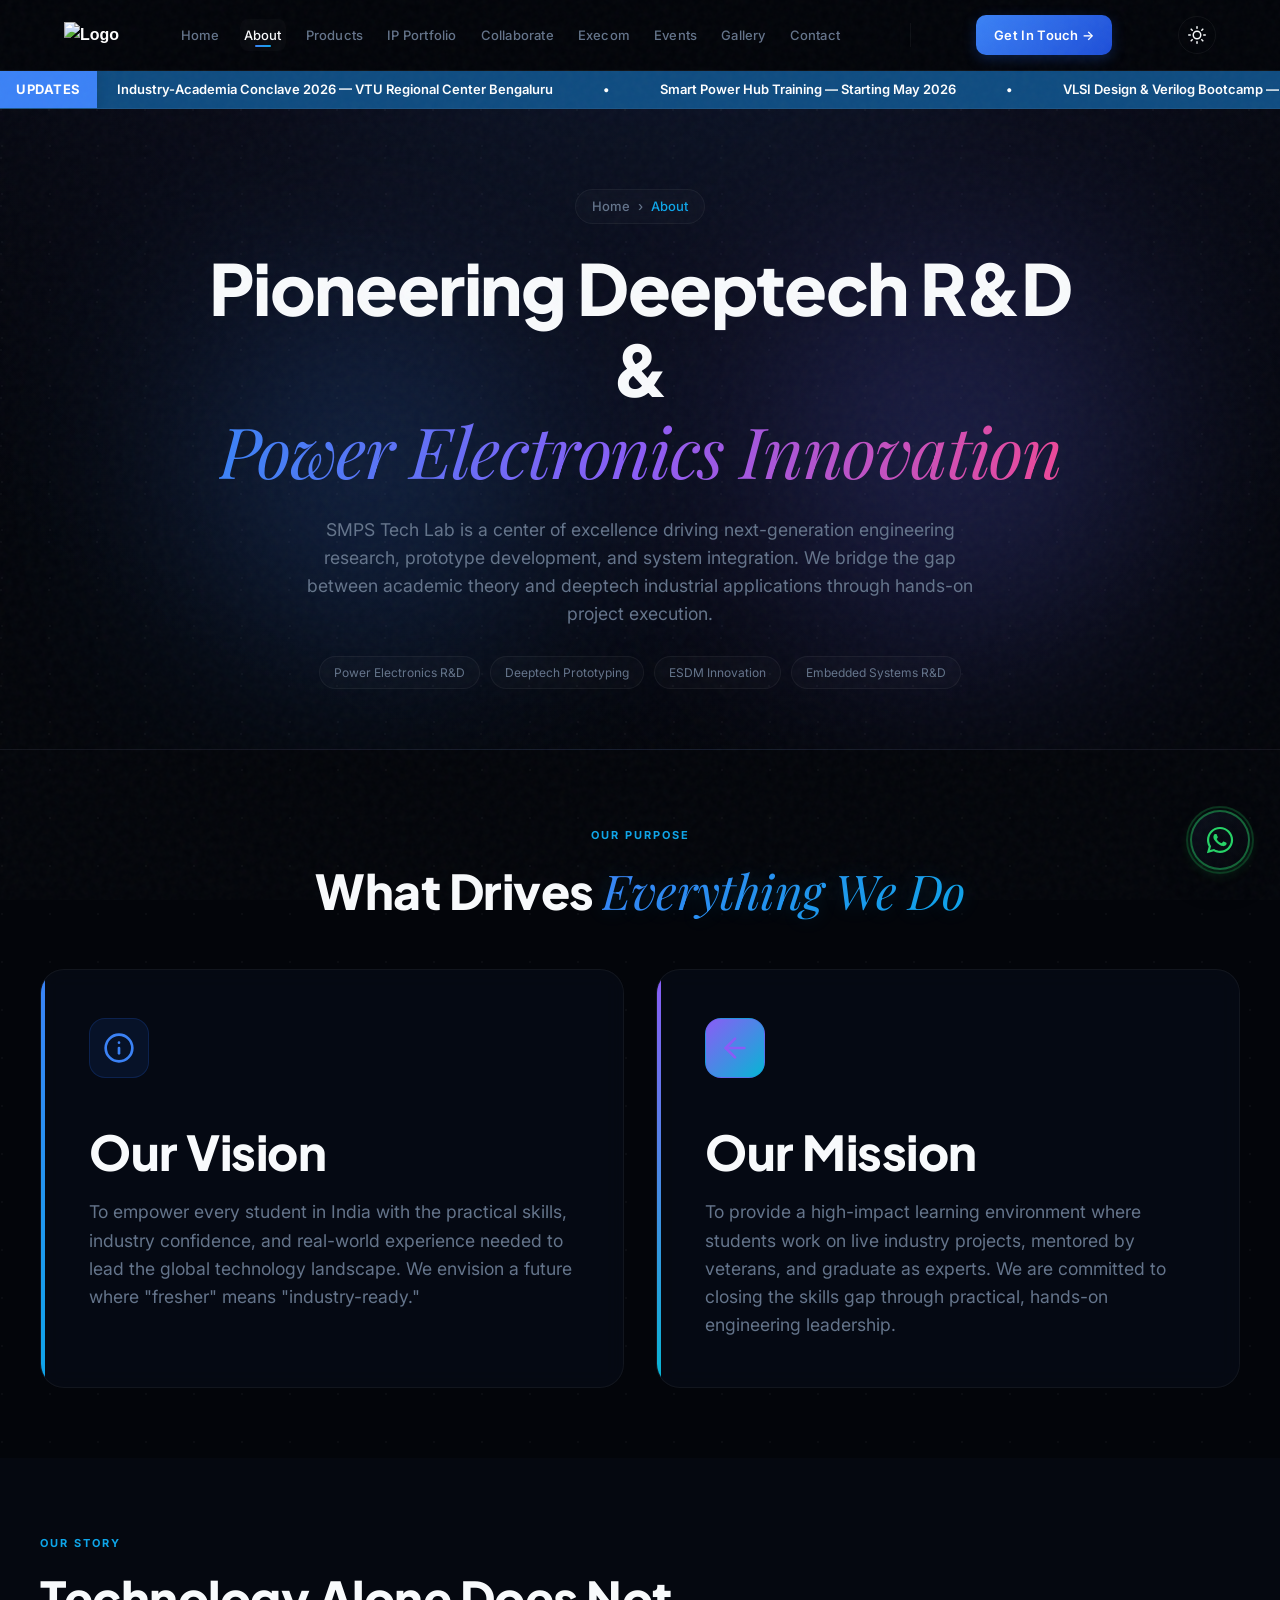
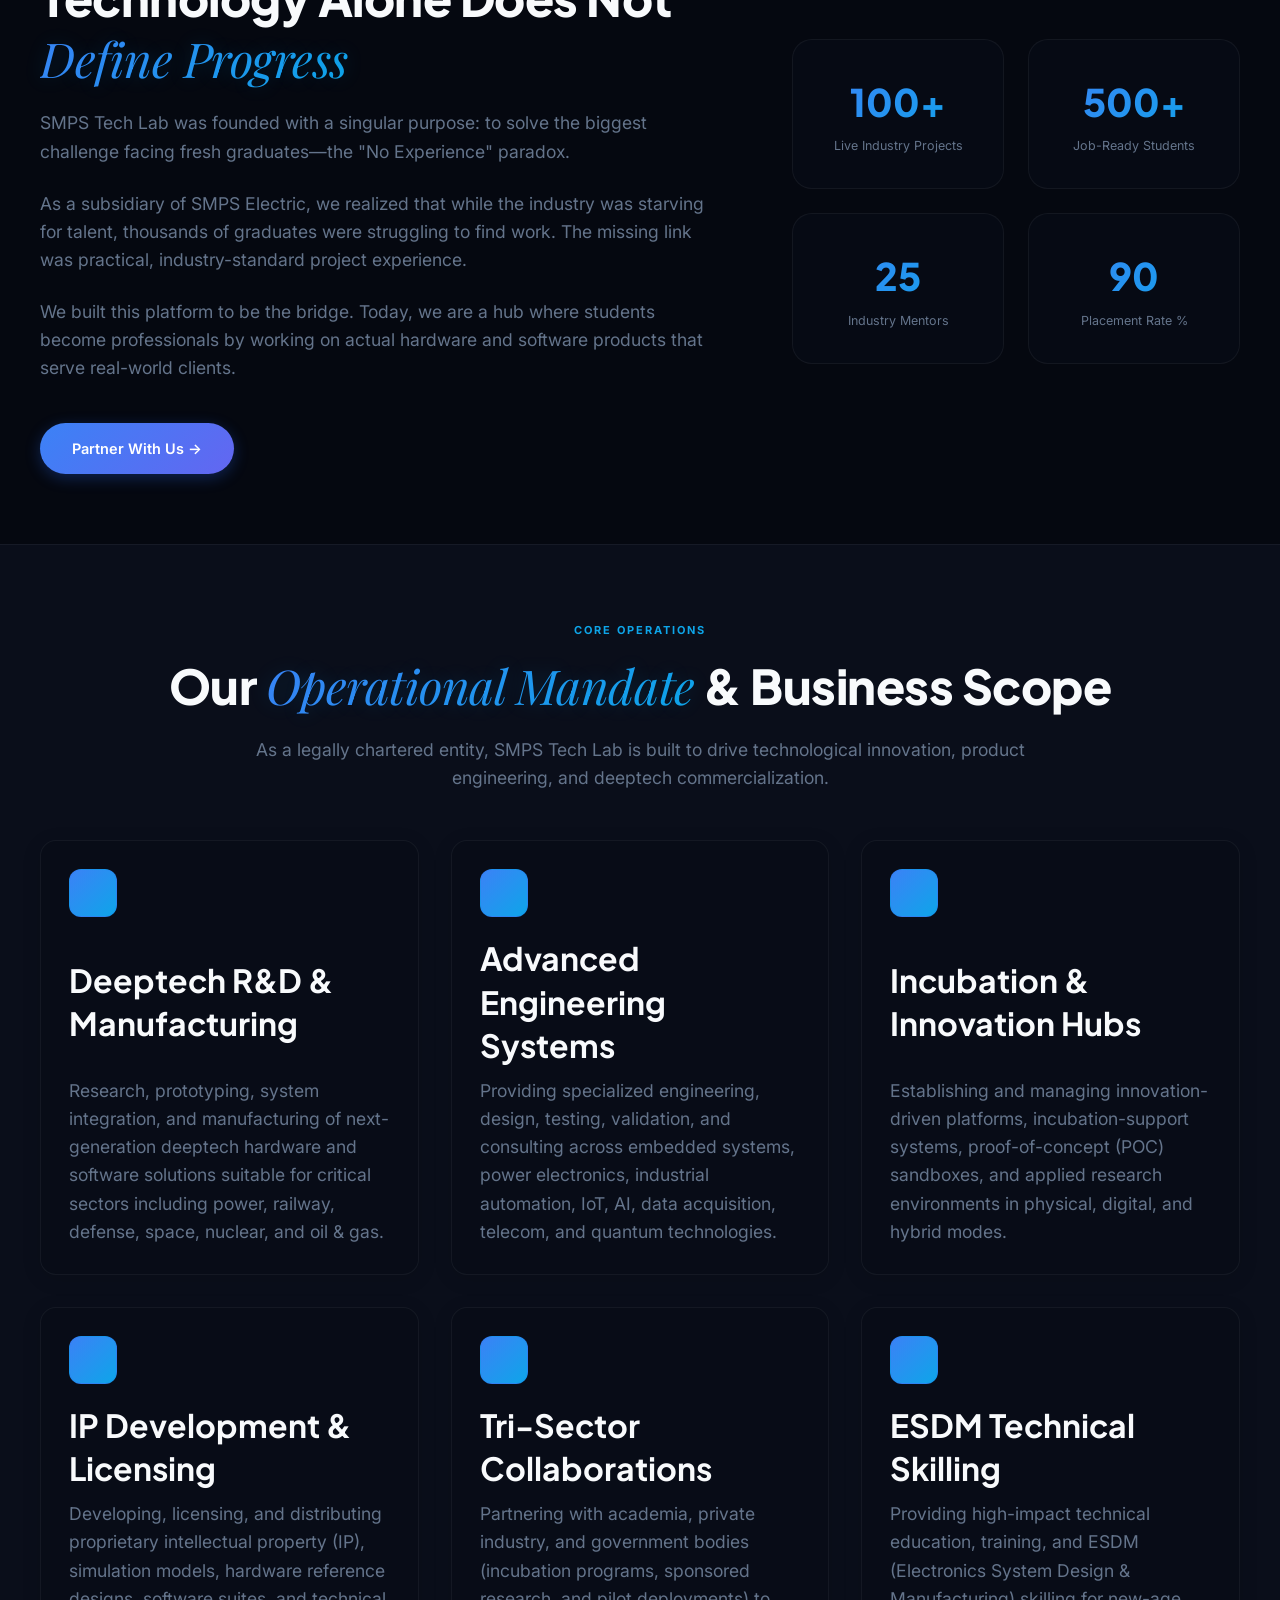
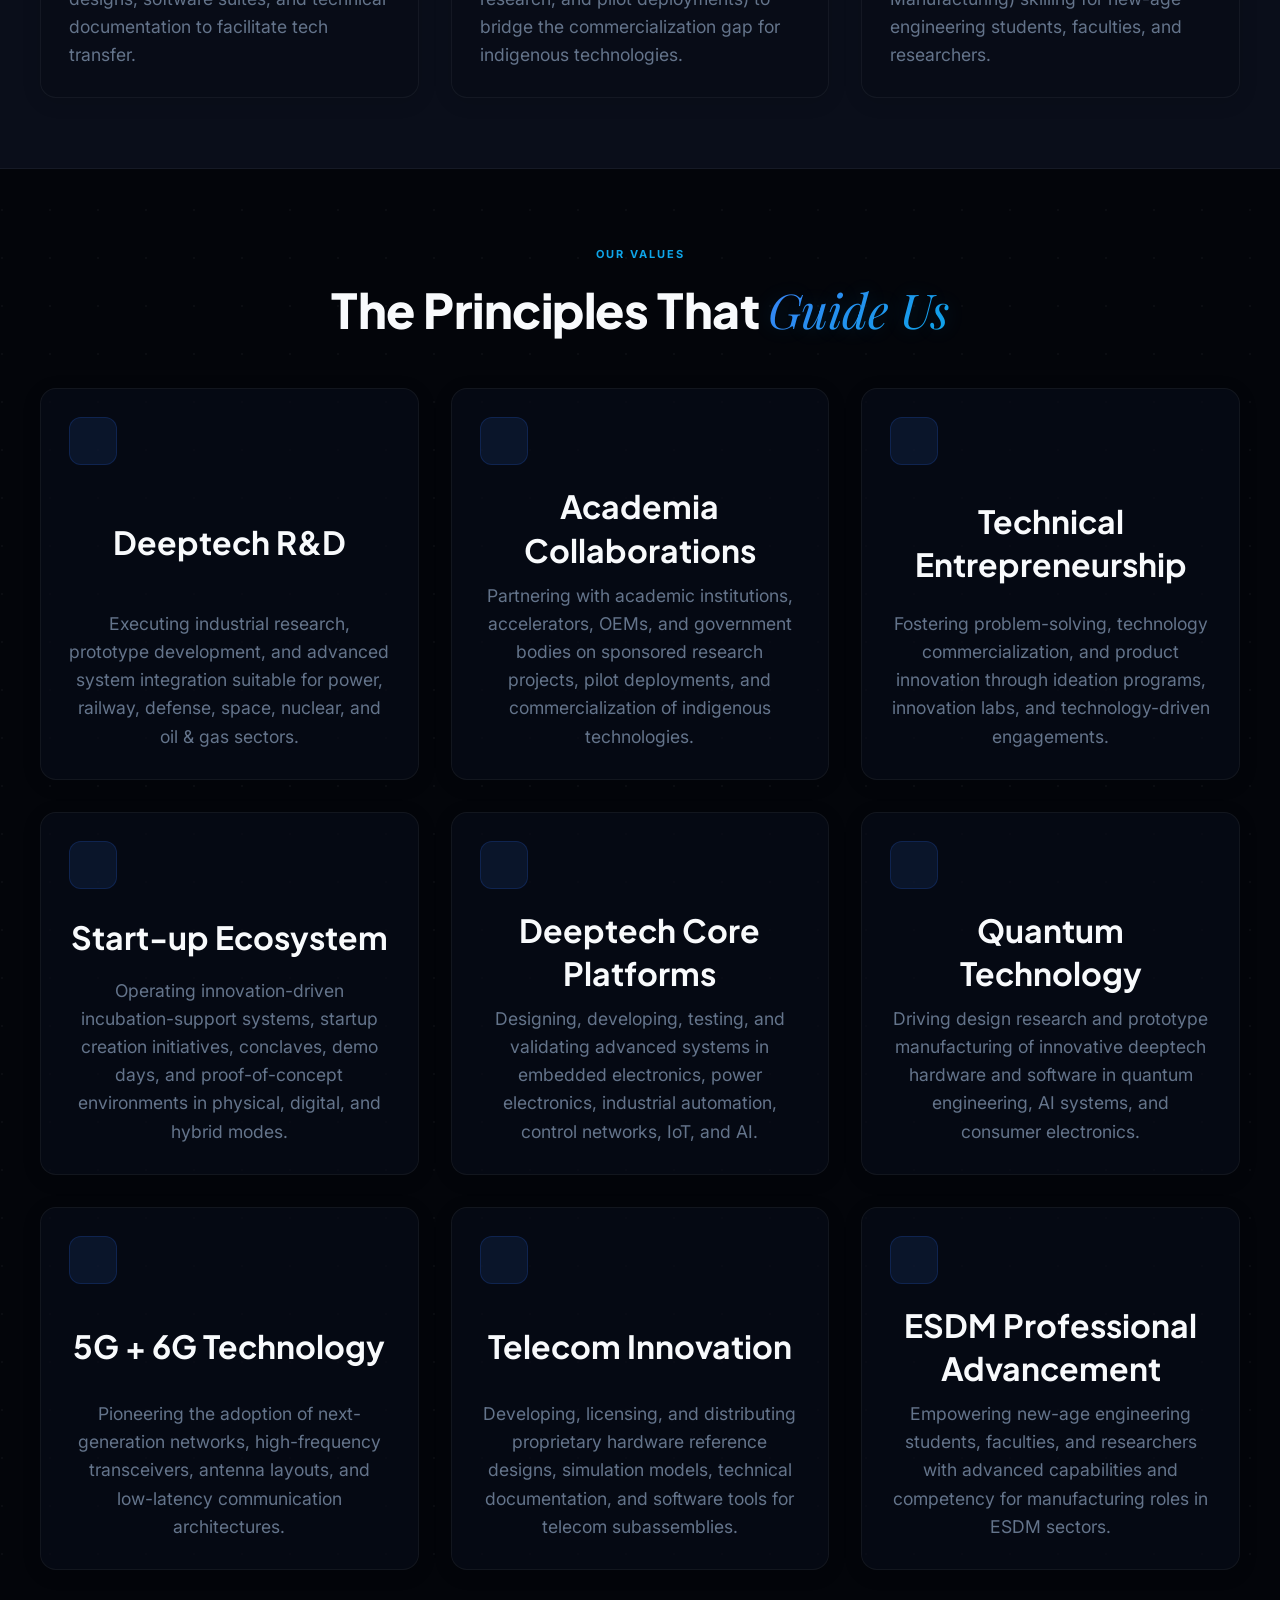
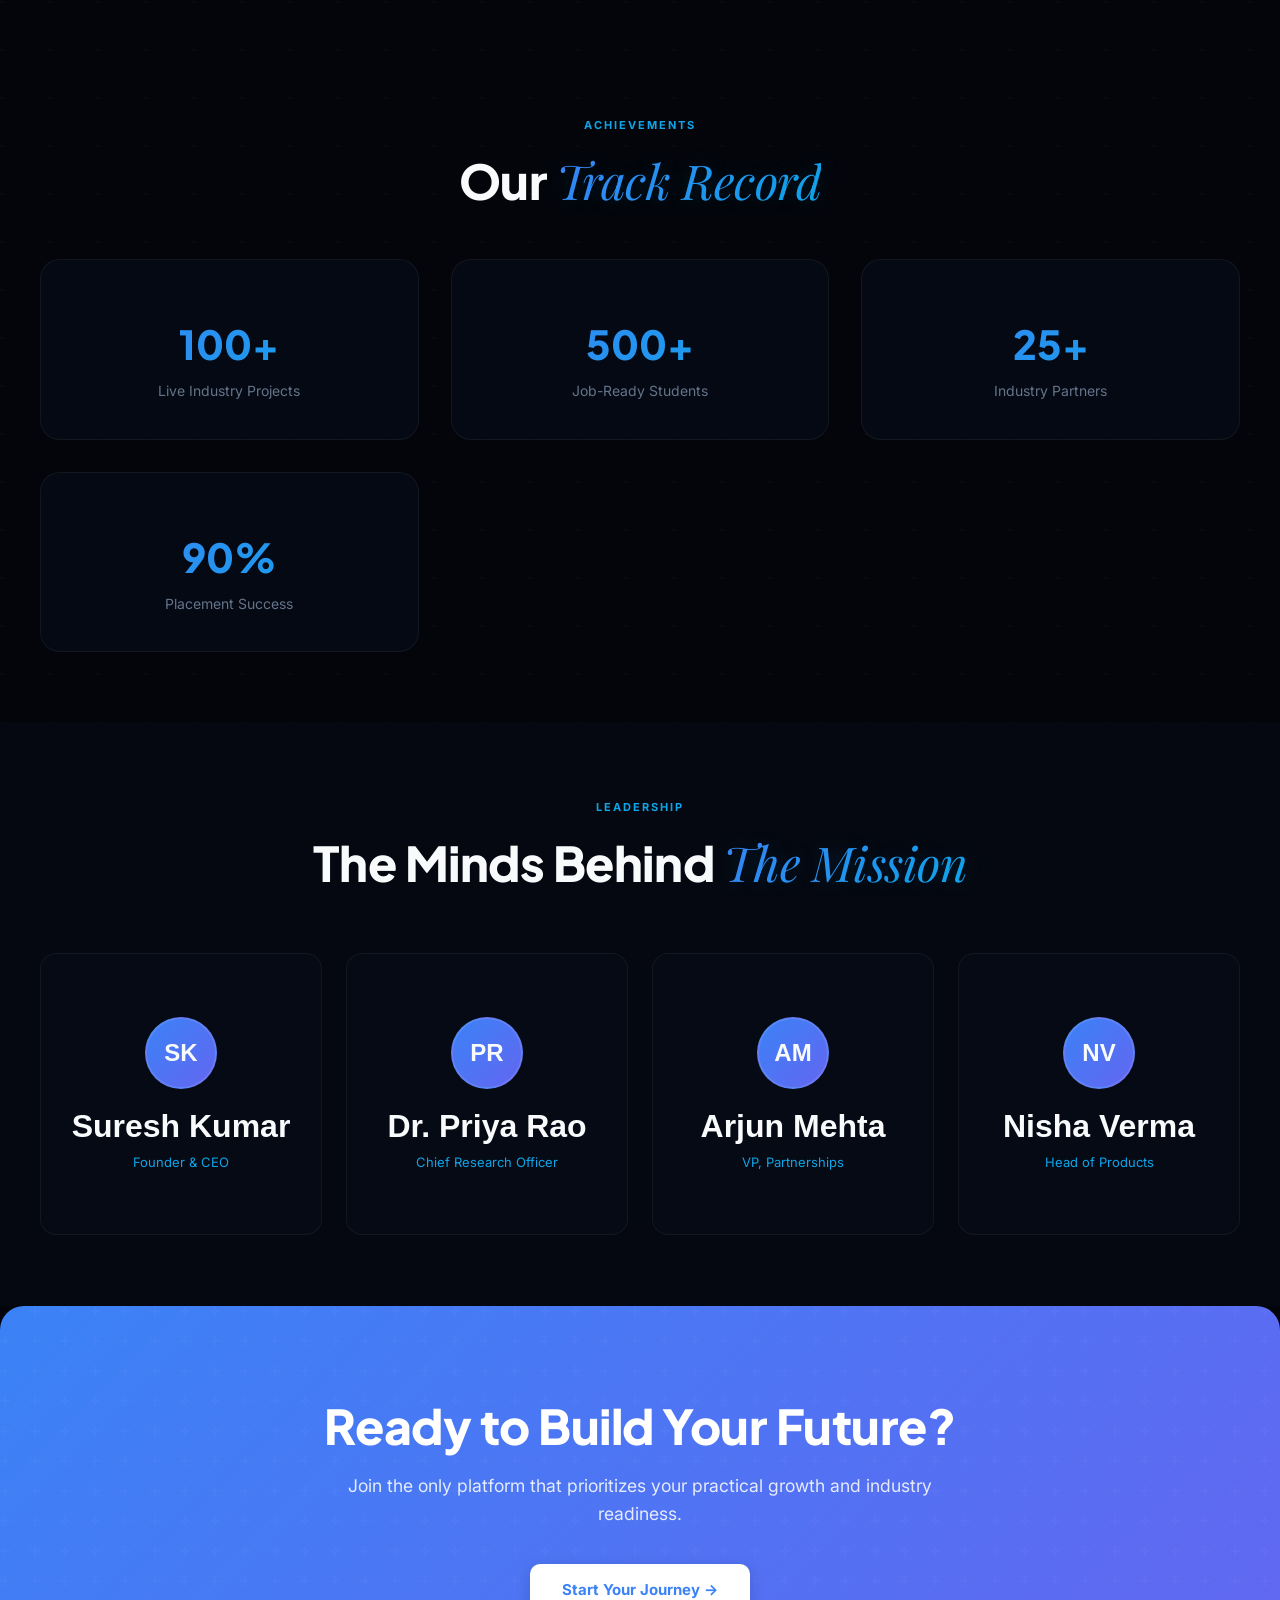
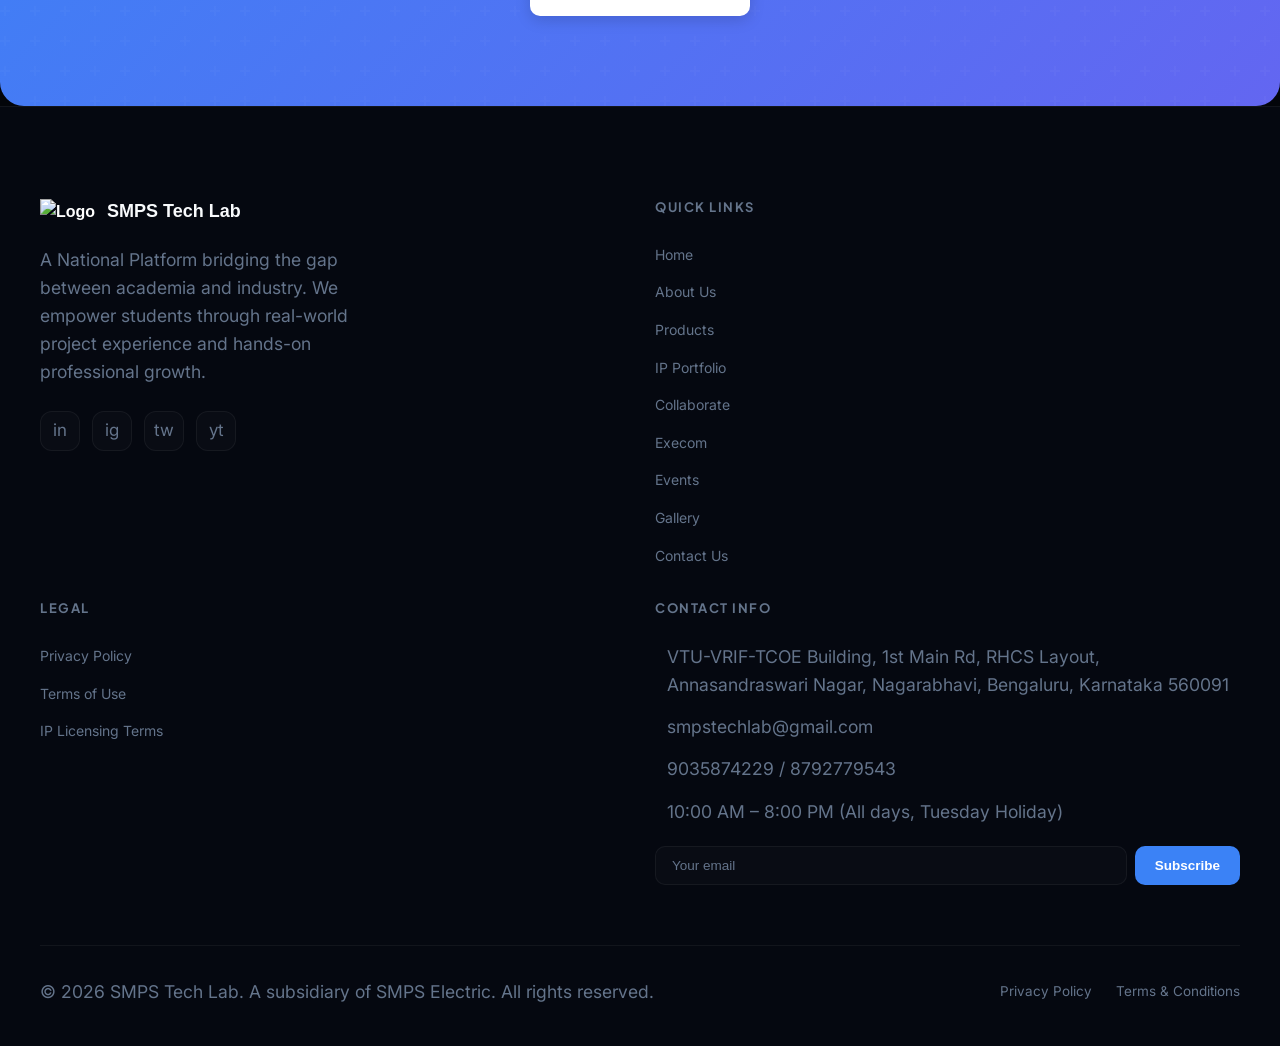
==== about.html @ b94b9931 "Updated project files" ====
<!DOCTYPE html>
<html lang="en">

<head>
    <meta charset="UTF-8">
    <meta name="viewport" content="width=device-width, initial-scale=1.0">
    <title>About — SMPS Tech Lab</title>
    <style>
        @import url('https://fonts.googleapis.com/css2?family=Inter:wght@300;400;500;600;700&family=Playfair+Display:ital,wght@0,400;0,700;1,400&family=Plus+Jakarta+Sans:wght@400;500;600;700;800&display=swap');

        :root {
            /* Dark Mode (Default) */
            --bg: #03050a;
            --bg2: #050810;
            --bg3: #0a0e1a;
            --accent: #3b82f6;
            --accent2: #0ea5e9;
            --accent3: #6366f1;
            --text: #f8fafc;
            --muted: #64748b;
            --border: rgba(255, 255, 255, 0.05);
            --glass: rgba(255, 255, 255, 0.02);
            --card: rgba(8, 12, 24, 0.7);
            --font-main: 'Inter', sans-serif;
            --font-heading: 'Plus Jakarta Sans', sans-serif;
            --font-classic: 'Playfair Display', serif;
            --dot-color: rgba(255, 255, 255, 0.03);
            --nav-bg: rgba(3, 5, 10, 0.85);
        }

        [data-theme="light"] {
            --bg: #f8fafc;
            --bg2: #ffffff;
            --bg3: #f1f5f9;
            --accent: #2563eb;
            --accent2: #0284c7;
            --accent3: #4f46e5;
            --text: #0f172a;
            --muted: #475569;
            --border: rgba(15, 23, 42, 0.1);
            --glass: rgba(255, 255, 255, 0.7);
            --card: rgba(255, 255, 255, 0.9);
            --dot-color: rgba(15, 23, 42, 0.06);
            --nav-bg: rgba(248, 250, 252, 0.85);
        }

        * {
            margin: 0;
            padding: 0;
            box-sizing: border-box;
        }

        html {
            scroll-behavior: smooth;
        }

        body {
            background: var(--bg);
            color: var(--text);
            font-family: var(--font-main);
            overflow-x: hidden;
            line-height: 1.6;
            background-image: radial-gradient(circle at 2px 2px, var(--dot-color) 1px, transparent 0);
            background-size: 48px 48px;
            transition: background-color 0.4s ease, color 0.4s ease;
        }

        body::after {
            content: "";
            position: fixed;
            top: 0;
            left: 0;
            width: 100%;
            height: 100%;
            background: url("data:image/svg+xml,%3Csvg viewBox='0 0 200 200' xmlns='http://www.w3.org/2000/svg'%3E%3Cfilter id='noiseFilter'%3E%3CfeTurbulence type='fractalNoise' baseFrequency='0.65' numOctaves='3' stitchTiles='stitch'/%3E%3C/filter%3E%3Crect width='100%25' height='100%25' filter='url(%23noiseFilter)'/%3E%3C/svg%3E");
            opacity: 0.035;
            pointer-events: none;
            z-index: 9999;
        }

        .ticker-wrap {
            background: linear-gradient(90deg, var(--accent), var(--accent2));
            padding: 8px 0;
            overflow: hidden;
        }

        .ticker {
            display: flex;
            gap: 40px;
            animation: ticker 30s linear infinite;
            white-space: nowrap;
        }

        .ticker span {
            font-size: 12px;
            font-weight: 500;
            opacity: .9;
        }

        .ticker span::before {
            content: "◆ ";
            opacity: .6;
        }

        @keyframes ticker {
            from {
                transform: translateX(0)
            }

            to {
                transform: translateX(-50%)
            }
        }

        nav {
            position: sticky;
            top: 0;
            z-index: 1000;
            background: var(--nav-bg);
            backdrop-filter: blur(24px);
            border-bottom: 1px solid var(--border);
            transition: all .3s ease;
        }

        nav.scrolled {
            background: var(--nav-bg);
            box-shadow: 0 8px 40px rgba(0, 0, 0, .2);
        }

        .nav-inner {
            max-width: 1280px;
            margin: 0 auto;
            padding: 0 24px;
            display: flex;
            align-items: center;
            justify-content: space-between;
            height: 64px;
        }

        .logo {
            display: flex;
            align-items: center;
            gap: 12px;
            text-decoration: none;
        }

        .logo-icon {
            width: 40px;
            height: 40px;
            background: linear-gradient(135deg, var(--accent), var(--accent2));
            border-radius: 10px;
            display: flex;
            align-items: center;
            justify-content: center;
            font-family: 'Source Sans 3', sans-serif;
            font-weight: 800;
            font-size: 16px;
            color: #fff;
        }

        .logo-text {
            display: flex;
            flex-direction: column;
            line-height: 1.1;
        }

        .logo-name {
            font-family: 'Source Sans 3', sans-serif;
            font-weight: 700;
            font-size: 16px;
            color: var(--text);
        }

        .logo-sub {
            font-size: 10px;
            color: var(--muted);
            font-weight: 400;
        }

        .nav-links {
            display: flex;
            align-items: center;
            gap: 2px;
        }

        .nav-links a {
            text-decoration: none;
            color: var(--muted);
            font-size: 13px;
            font-weight: 500;
            letter-spacing: 0.2px;
            padding: 8px 13px;
            border-radius: 6px;
            transition: all .25s;
            position: relative;
        }

        .nav-links a:hover,
        .nav-links a.active {
            color: var(--text);
            background: var(--glass);
        }

        .nav-links a.active::after {
            content: '';
            position: absolute;
            bottom: 3px;
            left: 50%;
            transform: translateX(-50%);
            width: 18px;
            height: 2px;
            background: linear-gradient(90deg, var(--accent), var(--accent2));
            border-radius: 2px;
        }

        .nav-sep {
            width: 1px;
            height: 24px;
            background: var(--border);
            margin: 0 8px;
        }

        .nav-cta {
            background: linear-gradient(135deg, var(--accent), #1d4ed8);
            color: #fff;
            padding: 9px 20px;
            border-radius: 8px;
            font-size: 13px;
            font-weight: 600;
            letter-spacing: 0.3px;
            text-decoration: none;
            transition: all .25s;
            box-shadow: 0 2px 12px rgba(37, 99, 235, 0.3);
        }

        .nav-cta:hover {
            transform: translateY(-1px);
            box-shadow: 0 4px 20px rgba(37, 99, 235, 0.5);
        }

        .hamburger {
            display: none;
            flex-direction: column;
            gap: 5px;
            cursor: pointer;
            padding: 4px;
        }

        .hamburger span {
            display: block;
            width: 22px;
            height: 2px;
            background: var(--text);
            border-radius: 2px;
        }

        .mobile-menu {
            display: none;
            position: fixed;
            top: 64px;
            left: 0;
            right: 0;
            background: var(--nav-bg);
            backdrop-filter: blur(20px);
            border-bottom: 1px solid var(--border);
            padding: 20px;
            z-index: 999;
            flex-direction: column;
            gap: 4px;
        }

        .mobile-menu.open {
            display: flex;
        }

        .mobile-menu a {
            text-decoration: none;
            color: var(--muted);
            font-size: 15px;
            padding: 12px 16px;
            border-radius: 8px;
        }



        .hero-tags {
            display: flex;
            gap: 10px;
            margin-top: 28px;
            flex-wrap: wrap;
        }

        .tag {
            display: inline-flex;
            align-items: center;
            gap: 6px;
            background: var(--glass);
            border: 1px solid var(--border);
            padding: 6px 14px;
            border-radius: 100px;
            font-size: 12px;
            color: var(--muted);
        }

        /* SECTIONS */
        section {
            padding: 80px 24px;
        }

        .section-inner {
            max-width: 1280px;
            margin: 0 auto;
        }

        .section-badge {
            display: inline-block;
            font-size: 11px;
            font-weight: 700;
            letter-spacing: 2px;
            color: var(--accent2);
            text-transform: uppercase;
            margin-bottom: 16px;
        }

        .section-title {
            font-family: 'Source Sans 3', sans-serif;
            font-size: clamp(26px, 3.5vw, 40px);
            font-weight: 800;
            line-height: 1.1;
            margin-bottom: 20px;
        }

        .section-title span {
            background: linear-gradient(135deg, var(--accent), var(--accent2));
            -webkit-background-clip: text;
            -webkit-text-fill-color: transparent;
            background-clip: text;
        }

        .card {
            background: var(--card);
            border: 1px solid var(--border);
            border-radius: 14px;
            padding: 28px;
            transition: all .35s cubic-bezier(.4, 0, .2, 1);
            position: relative;
            overflow: hidden;
            box-shadow: 0 2px 16px rgba(0, 0, 0, 0.2);
        }

        .card:hover {
            border-color: rgba(37, 99, 235, .25);
            transform: translateY(-5px);
            box-shadow: 0 24px 60px rgba(0, 0, 0, .45), 0 0 0 1px rgba(37, 99, 235, .1);
        }

        .card::before {
            content: '';
            position: absolute;
            top: 0;
            left: 0;
            right: 0;
            height: 1px;
            background: linear-gradient(90deg, transparent, rgba(37, 99, 235, .6), transparent);
            opacity: 0;
            transition: .35s;
        }

        .card:hover::before {
            opacity: 1;
        }

        .card-icon {
            width: 52px;
            height: 52px;
            border-radius: 12px;
            display: flex;
            align-items: center;
            justify-content: center;
            font-size: 24px;
            margin-bottom: 20px;
            background: rgba(37, 99, 235, .1);
            border: 1px solid rgba(37, 99, 235, .2);
        }

        .card h3 {
            font-family: 'Source Sans 3', sans-serif;
            font-size: 18px;
            font-weight: 700;
            margin-bottom: 10px;
        }

        .card p {
            font-size: 14px;
            color: var(--muted);
            line-height: 1.6;
        }

        /* VISION/MISSION */
        .vm-grid {
            display: grid;
            grid-template-columns: 1fr 1fr;
            gap: 32px;
            margin-top: 60px;
        }

        .vm-card {
            background: var(--glass);
            border: 1px solid var(--border);
            border-radius: 24px;
            padding: 48px;
            position: relative;
            overflow: hidden;
            backdrop-filter: blur(10px);
            transition: all 0.5s;
        }

        .vm-card:hover {
            transform: translateY(-10px);
            border-color: rgba(255, 255, 255, 0.1);
            background: rgba(255, 255, 255, 0.04);
        }

        .vm-card::after {
            content: '';
            position: absolute;
            top: 0;
            left: 0;
            width: 4px;
            height: 100%;
            background: linear-gradient(to bottom, var(--accent), var(--accent2));
        }

        .vm-card h2 {
            font-family: 'Source Sans 3', sans-serif;
            font-size: 28px;
            font-weight: 800;
            margin: 16px 0 16px;
        }

        .vm-card p {
            font-size: 15px;
            color: var(--muted);
            line-height: 1.8;
        }

        .vm-icon {
            width: 60px;
            height: 60px;
            border-radius: 16px;
            background: linear-gradient(135deg, var(--accent), var(--accent2));
            display: flex;
            align-items: center;
            justify-content: center;
            font-size: 28px;
        }

        /* STORY */
        .story-grid {
            display: grid;
            grid-template-columns: 1fr 1.2fr;
            gap: 80px;
            align-items: center;
        }

        .story-text p {
            font-size: 15px;
            color: var(--muted);
            line-height: 1.8;
            margin-bottom: 20px;
        }

        .story-stats {
            display: grid;
            grid-template-columns: 1fr 1fr;
            gap: 20px;
        }

        .story-stat {
            background: var(--card);
            border: 1px solid var(--border);
            border-radius: 16px;
            padding: 24px;
            text-align: center;
        }

        .story-stat .num {
            font-family: 'Source Sans 3', sans-serif;
            font-size: 36px;
            font-weight: 800;
            background: linear-gradient(135deg, var(--accent), var(--accent2));
            -webkit-background-clip: text;
            -webkit-text-fill-color: transparent;
            background-clip: text;
        }

        .story-stat .lbl {
            font-size: 13px;
            color: var(--muted);
            margin-top: 6px;
        }

        /* VALUES */
        .values-grid {
            display: grid;
            grid-template-columns: repeat(3, 1fr);
            gap: 24px;
            margin-top: 60px;
        }

        /* TEAM */
        .team-grid {
            display: grid;
            grid-template-columns: repeat(4, 1fr);
            gap: 24px;
            margin-top: 60px;
        }

        .team-card {
            background: var(--card);
            border: 1px solid var(--border);
            border-radius: 16px;
            padding: 24px;
            text-align: center;
            transition: all .3s;
            aspect-ratio: 1 / 1;
            display: flex;
            flex-direction: column;
            align-items: center;
            justify-content: center;
            cursor: pointer;
        }

        .team-card:hover {
            border-color: rgba(37, 99, 235, .3);
            transform: translateY(-4px);
            box-shadow: var(--shadow);
        }

        .avatar {
            width: 72px;
            height: 72px;
            border-radius: 50%;
            background: linear-gradient(135deg, var(--accent), var(--accent3));
            display: flex;
            align-items: center;
            justify-content: center;
            font-family: 'Source Sans 3', sans-serif;
            font-size: 24px;
            font-weight: 800;
            margin: 0 auto 16px;
            border: 2px solid rgba(255, 255, 255, 0.1);
        }

        .team-card h3 {
            font-family: 'Source Sans 3', sans-serif;
            font-size: 16px;
            font-weight: 700;
            margin-bottom: 6px;
            line-height: 1.2;
        }

        .team-card .role {
            font-size: 13px;
            color: var(--accent2);
            margin-bottom: 0;
            line-height: 1.3;
        }

        .team-card p {
            display: none;
        }

        .modal-left h2 {
            word-wrap: break-word;
            overflow-wrap: break-word;
            width: 100%;
            text-align: center;
        }

        /* ACHIEVEMENTS */
        .ach-grid {
            display: grid;
            grid-template-columns: repeat(4, 1fr);
            gap: 24px;
            margin-top: 60px;
        }

        .ach-card {
            text-align: center;
            padding: 32px 24px;
            background: var(--card);
            border: 1px solid var(--border);
            border-radius: 16px;
        }

        .ach-icon {
            font-size: 36px;
            margin-bottom: 16px;
        }

        .ach-num {
            font-family: 'Source Sans 3', sans-serif;
            font-size: 40px;
            font-weight: 800;
            background: linear-gradient(135deg, var(--accent), var(--accent2));
            -webkit-background-clip: text;
            -webkit-text-fill-color: transparent;
            background-clip: text;
        }

        .ach-label {
            font-size: 14px;
            color: var(--muted);
            margin-top: 8px;
        }

        /* CTA */
        .cta-banner {
            background: linear-gradient(135deg, var(--accent) 0%, var(--accent3) 100%);
            padding: 80px 24px;
            text-align: center;
        }

        .cta-banner h2 {
            font-family: 'Source Sans 3', sans-serif;
            font-size: clamp(28px, 4vw, 48px);
            font-weight: 800;
            margin-bottom: 16px;
            color: #fff;
        }

        .cta-banner p {
            font-size: 17px;
            color: rgba(255, 255, 255, .8);
            margin-bottom: 36px;
        }

        .btn-white {
            background: #fff;
            color: var(--accent);
            padding: 14px 32px;
            border-radius: 10px;
            font-size: 15px;
            font-weight: 700;
            text-decoration: none;
            display: inline-flex;
            align-items: center;
            gap: 8px;
            transition: all .2s;
        }

        .btn-white:hover {
            transform: translateY(-2px);
            box-shadow: 0 8px 30px rgba(0, 0, 0, .3);
        }

        .btn-primary {
            background: var(--accent);
            color: #fff;
            padding: 13px 28px;
            border-radius: 10px;
            font-size: 14px;
            font-weight: 600;
            text-decoration: none;
            transition: all .2s;
            display: inline-flex;
            align-items: center;
            gap: 8px;
        }

        .btn-primary:hover {
            background: #1d4ed8;
            transform: translateY(-2px);
        }

        /* FOOTER */
        footer {
            background: var(--bg2);
            border-top: 1px solid var(--border);
            padding: 80px 24px 40px;
        }

        .footer-inner {
            max-width: 1280px;
            margin: 0 auto;
        }

        .footer-grid {
            display: grid;
            grid-template-columns: 1.5fr 1fr 1fr 1.2fr;
            gap: 60px;
            margin-bottom: 60px;
        }

        .footer-brand .logo-name {
            font-family: 'Source Sans 3', sans-serif;
            font-size: 18px;
            font-weight: 700;
        }

        .footer-brand p {
            font-size: 14px;
            color: var(--muted);
            line-height: 1.7;
            margin: 16px 0 24px;
        }

        .social-links {
            display: flex;
            gap: 12px;
        }

        .social-link {
            width: 38px;
            height: 38px;
            border-radius: 10px;
            border: 1px solid var(--border);
            display: flex;
            align-items: center;
            justify-content: center;
            text-decoration: none;
            font-size: 16px;
            transition: all .2s;
        }

        .social-link:hover {
            border-color: var(--accent);
            background: rgba(37, 99, 235, .1);
        }

        .footer-col h4 {
            font-family: 'Source Sans 3', sans-serif;
            font-size: 13px;
            font-weight: 700;
            letter-spacing: 1.5px;
            text-transform: uppercase;
            color: var(--muted);
            margin-bottom: 20px;
        }

        .footer-col ul {
            list-style: none;
            display: flex;
            flex-direction: column;
            gap: 10px;
        }

        .footer-col ul li a {
            text-decoration: none;
            color: var(--muted);
            font-size: 14px;
            transition: color .2s;
        }

        .footer-col ul li a:hover {
            color: var(--text);
        }

        .footer-contact {
            display: flex;
            flex-direction: column;
            gap: 12px;
        }

        .contact-item {
            display: flex;
            gap: 10px;
            align-items: flex-start;
        }

        .contact-item .ci {
            font-size: 16px;
            margin-top: 2px;
        }

        .contact-item p {
            font-size: 13px;
            color: var(--muted);
            line-height: 1.5;
        }

        .newsletter-form {
            display: flex;
            gap: 8px;
            margin-top: 16px;
        }

        .newsletter-form input {
            flex: 1;
            background: var(--glass);
            border: 1px solid var(--border);
            border-radius: 8px;
            padding: 10px 14px;
            font-size: 13px;
            color: var(--text);
            outline: none;
        }

        .newsletter-form input::placeholder {
            color: var(--muted);
        }

        .newsletter-form button {
            background: var(--accent);
            color: #fff;
            border: none;
            border-radius: 8px;
            padding: 10px 18px;
            font-size: 13px;
            font-weight: 600;
            cursor: pointer;
            transition: all .2s;
        }

        .newsletter-form button:hover {
            background: #1d4ed8;
        }

        .footer-bottom {
            border-top: 1px solid var(--border);
            padding-top: 28px;
            display: flex;
            justify-content: space-between;
            align-items: center;
            flex-wrap: wrap;
            gap: 16px;
        }

        .footer-bottom p {
            font-size: 13px;
            color: var(--muted);
        }

        .footer-bottom a {
            color: var(--muted);
            text-decoration: none;
            font-size: 13px;
        }

        .footer-bottom a:hover {
            color: var(--text);
        }
    </style>
    <link rel="stylesheet" href="assets/css/style.css">
</head>

<body>
    
                <nav id="navbar">
        <div class="nav-inner">
            <a href="index.html" class="logo">
                <img src="assets/ruf/main 1 rem.png" class="logo-icon"
                    style="object-fit:contain; background:none; border:none; border-radius:0; width:auto; height:50px;"
                    alt="Logo">
            </a>
            <div class="nav-links">
                <a href="index.html">Home</a>
                <a href="about.html" class="active">About</a>
                <a href="products.html">Products</a>
                <a href="ip-portfolio.html">IP Portfolio</a>
                <a href="collaborate.html">Collaborate</a>
                <a href="execom.html">Execom</a>
                <a href="events.html">Events</a>
                <a href="gallery.html">Gallery</a>
                <a href="contact.html">Contact</a>
            </div>
            <div class="nav-sep"></div>
            <a href="contact.html" class="nav-cta">Get In Touch →</a>
            <button class="theme-toggle-nav" id="themeToggleNav" title="Toggle Theme">
                <svg viewBox="0 0 24 24" id="themeIconNav">
                    <circle cx="12" cy="12" r="5" />
                    <line x1="12" y1="1" x2="12" y2="3" />
                    <line x1="12" y1="21" x2="12" y2="23" />
                    <line x1="4.22" y1="4.22" x2="5.64" y2="5.64" />
                    <line x1="18.36" y1="18.36" x2="19.78" y2="19.78" />
                    <line x1="1" y1="12" x2="3" y2="12" />
                    <line x1="21" y1="12" x2="23" y2="12" />
                    <line x1="4.22" y1="19.78" x2="5.64" y2="18.36" />
                    <line x1="18.36" y1="5.64" x2="19.78" y2="4.22" />
                </svg>
            </button>
            <div class="hamburger">
                <span></span><span></span><span></span>
            </div>
        </div>
        <div class="mobile-menu" id="mob">
            <a href="index.html">Home</a>
            <a href="about.html" class="active">About</a>
            <a href="products.html">Products</a>
            <a href="ip-portfolio.html">IP Portfolio</a>
            <a href="collaborate.html">Collaborate</a>
            <a href="execom.html">Execom</a>
            <a href="events.html">Events</a>
            <a href="gallery.html">Gallery</a>
            <a href="contact.html">Contact</a>
        </div>
    </nav>
    
    <!-- Updates Strip Ticker -->
    <div class="updates-ticker-wrap">
        <div class="updates-label">UPDATES</div>
        <div class="ticker-content-container">
            <div class="ticker-track">
                <span>Industry-Academia Conclave 2026 — VTU Regional Center Bengaluru</span>
                <span>•</span>
                <span>Smart Power Hub Training — Starting May 2026</span>
                <span>•</span>
                <span>VLSI Design & Verilog Bootcamp — Applications Open</span>
                <span>•</span>
                <span>Core Tech Placement Drive 2026 — Join Now</span>
                <span>•</span>
                <span>Industry-Academia Conclave 2026 — VTU Regional Center Bengaluru</span>
                <span>•</span>
                <span>Smart Power Hub Training — Starting May 2026</span>
                <span>•</span>
                <span>VLSI Design & Verilog Bootcamp — Applications Open</span>
                <span>•</span>
                <span>Core Tech Placement Drive 2026 — Join Now</span>
            </div>
        </div>
    </div>

    

    <!-- PAGE HERO -->
    <div class="page-hero">
        <div class="page-hero-inner">
            <div class="breadcrumb reveal"><a href="index.html">Home</a> › <span>About</span></div>
            <h1 class="reveal" id="aboutHeroTitle">Pioneering Deeptech R&D & <span>Power Electronics Innovation</span></h1>
            <p class="reveal" id="aboutHeroSub">SMPS Tech Lab is a center of excellence driving next-generation engineering research, prototype development, and system integration. We bridge the gap between academic theory and deeptech industrial applications through hands-on project execution.</p>
            <div class="hero-tags reveal">
                <span class="tag"> Power Electronics R&D</span>
                <span class="tag"> Deeptech Prototyping</span>
                <span class="tag"> ESDM Innovation</span>
                <span class="tag"> Embedded Systems R&D</span>
            </div>
        </div>
    </div>

    <!-- VISION / MISSION -->
    <section>
        <div class="section-inner">
            <div class="reveal" style="text-align:center;margin-bottom:0;">
                <div class="section-badge">Our Purpose</div>
                <h2 class="section-title">What Drives <span>Everything We Do</span></h2>
            </div>
            <div class="vm-grid">
                <div class="vm-card reveal">
                    <div class="vm-icon">
                        <svg width="32" height="32" viewBox="0 0 24 24" fill="none" stroke="currentColor" stroke-width="2" stroke-linecap="round" stroke-linejoin="round"><circle cx="12" cy="12" r="10"/><path d="M12 16v-4"/><path d="M12 8h.01"/></svg>
                    </div>
                    <h2>Our Vision</h2>
                    <p id="aboutVision">To empower every student in India with the practical skills, industry confidence, and real-world experience needed to lead the global technology landscape. We envision a future where "fresher" means "industry-ready."</p>
                </div>
                <div class="vm-card reveal" style="--accent:#8b5cf6;--accent2:#06b6d4;">
                    <div class="vm-icon" style="background:linear-gradient(135deg,#8b5cf6,#06b6d4);">
                        <svg width="32" height="32" viewBox="0 0 24 24" fill="none" stroke="currentColor" stroke-width="2" stroke-linecap="round" stroke-linejoin="round"><path d="m12 19-7-7 7-7"/><path d="M19 12H5"/></svg>
                    </div>
                    <h2>Our Mission</h2>
                    <p id="aboutMission">To provide a high-impact learning environment where students work on live industry projects, mentored by veterans, and graduate as experts. We are committed to closing the skills gap through practical, hands-on engineering leadership.
                    </p>
                </div>
            </div>
        </div>
    </section>

    <!-- OUR STORY -->
    <section style="background:var(--bg2);">
        <div class="section-inner">
            <div class="story-grid">
                <div class="story-text reveal">
                    <div class="section-badge">Our Story</div>
                    <h2 class="section-title">Technology Alone Does Not <span>Define Progress</span></h2>
                    <p id="aboutStory1">SMPS Tech Lab was founded with a singular purpose: to solve the biggest challenge facing fresh graduates—the "No Experience" paradox.</p>
                    <p id="aboutStory2">As a subsidiary of SMPS Electric, we realized that while the industry was starving for talent, thousands of graduates were struggling to find work. The missing link was practical, industry-standard project experience.</p>
                    <p>We built this platform to be the bridge. Today, we are a hub where students become professionals by working on actual hardware and software products that serve real-world clients.</p>
                    <a href="collaborate.html" class="btn-primary" style="margin-top:16px;">Partner With Us →</a>
                </div>
                <div class="story-stats reveal">
                    <div class="story-stat">
                        <div class="num" data-target="100">0</div>
                        <div class="lbl">Live Industry Projects</div>
                    </div>
                    <div class="story-stat">
                        <div class="num" data-target="500">0</div>
                        <div class="lbl">Job-Ready Students</div>
                    </div>
                    <div class="story-stat">
                        <div class="num" data-target="25">0</div>
                        <div class="lbl">Industry Mentors</div>
                    </div>
                    <div class="story-stat">
                        <div class="num" data-target="90">0</div>
                        <div class="lbl">Placement Rate %</div>
                    </div>
                </div>
            </div>
        </div>
    </section>

    <!-- CORE OPERATIONAL SCOPE -->
    <section style="background: var(--bg3); border-top: 1px solid var(--border); border-bottom: 1px solid var(--border);">
        <div class="section-inner">
            <div class="reveal" style="text-align:center; margin-bottom:40px;">
                <div class="section-badge">Core Operations</div>
                <h2 class="section-title" id="aboutCoreTitle">Our <span>Operational Mandate</span> & Business Scope</h2>
                <p id="aboutCoreSub" style="margin: 0 auto; max-width: 800px; color: var(--muted); text-align: center;">As a legally chartered entity, SMPS Tech Lab is built to drive technological innovation, product engineering, and deeptech commercialization.</p>
            </div>
            <div class="values-grid" id="coreGrid">
                <div class="card reveal">
                    <div class="card-icon" style="background: linear-gradient(135deg, var(--accent), var(--accent2)); color: white; width: 48px; height: 48px; border-radius: 12px; display: flex; align-items: center; justify-content: center; margin-bottom: 20px;">
                        <svg width="24" height="24" viewBox="0 0 24 24" fill="none" stroke="currentColor" stroke-width="2" stroke-linecap="round" stroke-linejoin="round"><path d="M2 20h20"/><path d="M5 17V5a3 3 0 0 1 3-3h8a3 3 0 0 1 3 3v12"/><path d="M9 22V12h6v10"/></svg>
                    </div>
                    <h3>Deeptech R&D & Manufacturing</h3>
                    <p>Research, prototyping, system integration, and manufacturing of next-generation deeptech hardware and software solutions suitable for critical sectors including power, railway, defense, space, nuclear, and oil & gas.</p>
                </div>
                <div class="card reveal">
                    <div class="card-icon" style="background: linear-gradient(135deg, var(--accent), var(--accent2)); color: white; width: 48px; height: 48px; border-radius: 12px; display: flex; align-items: center; justify-content: center; margin-bottom: 20px;">
                        <svg width="24" height="24" viewBox="0 0 24 24" fill="none" stroke="currentColor" stroke-width="2" stroke-linecap="round" stroke-linejoin="round"><path d="M12 22c5.523 0 10-4.477 10-10S17.523 2 12 2 2 6.477 2 12s4.477 10 10 10z"/><path d="M12 6v6l4 2"/></svg>
                    </div>
                    <h3>Advanced Engineering Systems</h3>
                    <p>Providing specialized engineering, design, testing, validation, and consulting across embedded systems, power electronics, industrial automation, IoT, AI, data acquisition, telecom, and quantum technologies.</p>
                </div>
                <div class="card reveal">
                    <div class="card-icon" style="background: linear-gradient(135deg, var(--accent), var(--accent2)); color: white; width: 48px; height: 48px; border-radius: 12px; display: flex; align-items: center; justify-content: center; margin-bottom: 20px;">
                        <svg width="24" height="24" viewBox="0 0 24 24" fill="none" stroke="currentColor" stroke-width="2" stroke-linecap="round" stroke-linejoin="round"><rect x="3" y="3" width="18" height="18" rx="2" ry="2"/><path d="M9 3v18"/><path d="M15 3v18"/><path d="M3 9h18"/><path d="M3 15h18"/></svg>
                    </div>
                    <h3>Incubation & Innovation Hubs</h3>
                    <p>Establishing and managing innovation-driven platforms, incubation-support systems, proof-of-concept (POC) sandboxes, and applied research environments in physical, digital, and hybrid modes.</p>
                </div>
                <div class="card reveal">
                    <div class="card-icon" style="background: linear-gradient(135deg, var(--accent), var(--accent2)); color: white; width: 48px; height: 48px; border-radius: 12px; display: flex; align-items: center; justify-content: center; margin-bottom: 20px;">
                        <svg width="24" height="24" viewBox="0 0 24 24" fill="none" stroke="currentColor" stroke-width="2" stroke-linecap="round" stroke-linejoin="round"><path d="M14 2H6a2 2 0 0 0-2 2v16a2 2 0 0 0 2 2h12a2 2 0 0 0 2-2V8z"/><polyline points="14 2 14 8 20 8"/></svg>
                    </div>
                    <h3>IP Development & Licensing</h3>
                    <p>Developing, licensing, and distributing proprietary intellectual property (IP), simulation models, hardware reference designs, software suites, and technical documentation to facilitate tech transfer.</p>
                </div>
                <div class="card reveal">
                    <div class="card-icon" style="background: linear-gradient(135deg, var(--accent), var(--accent2)); color: white; width: 48px; height: 48px; border-radius: 12px; display: flex; align-items: center; justify-content: center; margin-bottom: 20px;">
                        <svg width="24" height="24" viewBox="0 0 24 24" fill="none" stroke="currentColor" stroke-width="2" stroke-linecap="round" stroke-linejoin="round"><path d="M17 21v-2a4 4 0 0 0-4-4H5a4 4 0 0 0-4 4v2"/><circle cx="9" cy="7" r="4"/><path d="M23 21v-2a4 4 0 0 0-3-3.87"/><path d="M16 3.13a4 4 0 0 1 0 7.75"/></svg>
                    </div>
                    <h3>Tri-Sector Collaborations</h3>
                    <p>Partnering with academia, private industry, and government bodies (incubation programs, sponsored research, and pilot deployments) to bridge the commercialization gap for indigenous technologies.</p>
                </div>
                <div class="card reveal">
                    <div class="card-icon" style="background: linear-gradient(135deg, var(--accent), var(--accent2)); color: white; width: 48px; height: 48px; border-radius: 12px; display: flex; align-items: center; justify-content: center; margin-bottom: 20px;">
                        <svg width="24" height="24" viewBox="0 0 24 24" fill="none" stroke="currentColor" stroke-width="2" stroke-linecap="round" stroke-linejoin="round"><path d="M22 10v6M2 10v6"/><path d="M6 12h12"/><path d="M12 4v16"/></svg>
                    </div>
                    <h3>ESDM Technical Skilling</h3>
                    <p>Providing high-impact technical education, training, and ESDM (Electronics System Design & Manufacturing) skilling for new-age engineering students, faculties, and researchers.</p>
                </div>
            </div>
        </div>
    </section>

    <!-- VALUES -->
    <section>
        <div class="section-inner">
            <div class="reveal" style="text-align:center;margin-bottom:0;">
                <div class="section-badge">Our Values</div>
                <h2 class="section-title" id="aboutValTitle">The Principles That <span>Guide Us</span></h2>
                    <div class="values-grid" id="valGrid">
                <div class="card reveal">
                    <div class="card-icon" style="background: rgba(59, 130, 246, 0.1); color: var(--accent); width: 48px; height: 48px; border-radius: 12px; display: flex; align-items: center; justify-content: center; margin-bottom: 20px;">
                        <i data-lucide="microscope" style="width: 24px; height: 24px;"></i>
                    </div>
                    <h3>Deeptech R&D</h3>
                    <p>Executing industrial research, prototype development, and advanced system integration suitable for power, railway, defense, space, nuclear, and oil & gas sectors.</p>
                </div>
                <div class="card reveal">
                    <div class="card-icon" style="background: rgba(59, 130, 246, 0.1); color: var(--accent); width: 48px; height: 48px; border-radius: 12px; display: flex; align-items: center; justify-content: center; margin-bottom: 20px;">
                        <i data-lucide="handshake" style="width: 24px; height: 24px;"></i>
                    </div>
                    <h3>Academia Collaborations</h3>
                    <p>Partnering with academic institutions, accelerators, OEMs, and government bodies on sponsored research projects, pilot deployments, and commercialization of indigenous technologies.</p>
                </div>
                <div class="card reveal">
                    <div class="card-icon" style="background: rgba(59, 130, 246, 0.1); color: var(--accent); width: 48px; height: 48px; border-radius: 12px; display: flex; align-items: center; justify-content: center; margin-bottom: 20px;">
                        <i data-lucide="lightbulb" style="width: 24px; height: 24px;"></i>
                    </div>
                    <h3>Technical Entrepreneurship</h3>
                    <p>Fostering problem-solving, technology commercialization, and product innovation through ideation programs, innovation labs, and technology-driven engagements.</p>
                </div>
                <div class="card reveal">
                    <div class="card-icon" style="background: rgba(59, 130, 246, 0.1); color: var(--accent); width: 48px; height: 48px; border-radius: 12px; display: flex; align-items: center; justify-content: center; margin-bottom: 20px;">
                        <i data-lucide="rocket" style="width: 24px; height: 24px;"></i>
                    </div>
                    <h3>Start-up Ecosystem</h3>
                    <p>Operating innovation-driven incubation-support systems, startup creation initiatives, conclaves, demo days, and proof-of-concept environments in physical, digital, and hybrid modes.</p>
                </div>
                <div class="card reveal">
                    <div class="card-icon" style="background: rgba(59, 130, 246, 0.1); color: var(--accent); width: 48px; height: 48px; border-radius: 12px; display: flex; align-items: center; justify-content: center; margin-bottom: 20px;">
                        <i data-lucide="cpu" style="width: 24px; height: 24px;"></i>
                    </div>
                    <h3>Deeptech Core Platforms</h3>
                    <p>Designing, developing, testing, and validating advanced systems in embedded electronics, power electronics, industrial automation, control networks, IoT, and AI.</p>
                </div>
                <div class="card reveal">
                    <div class="card-icon" style="background: rgba(59, 130, 246, 0.1); color: var(--accent); width: 48px; height: 48px; border-radius: 12px; display: flex; align-items: center; justify-content: center; margin-bottom: 20px;">
                        <i data-lucide="atom" style="width: 24px; height: 24px;"></i>
                    </div>
                    <h3>Quantum Technology</h3>
                    <p>Driving design research and prototype manufacturing of innovative deeptech hardware and software in quantum engineering, AI systems, and consumer electronics.</p>
                </div>
                <div class="card reveal">
                    <div class="card-icon" style="background: rgba(59, 130, 246, 0.1); color: var(--accent); width: 48px; height: 48px; border-radius: 12px; display: flex; align-items: center; justify-content: center; margin-bottom: 20px;">
                        <i data-lucide="wifi" style="width: 24px; height: 24px;"></i>
                    </div>
                    <h3>5G + 6G Technology</h3>
                    <p>Pioneering the adoption of next-generation networks, high-frequency transceivers, antenna layouts, and low-latency communication architectures.</p>
                </div>
                <div class="card reveal">
                    <div class="card-icon" style="background: rgba(59, 130, 246, 0.1); color: var(--accent); width: 48px; height: 48px; border-radius: 12px; display: flex; align-items: center; justify-content: center; margin-bottom: 20px;">
                        <i data-lucide="network" style="width: 24px; height: 24px;"></i>
                    </div>
                    <h3>Telecom Innovation</h3>
                    <p>Developing, licensing, and distributing proprietary hardware reference designs, simulation models, technical documentation, and software tools for telecom subassemblies.</p>
                </div>
                <div class="card reveal">
                    <div class="card-icon" style="background: rgba(59, 130, 246, 0.1); color: var(--accent); width: 48px; height: 48px; border-radius: 12px; display: flex; align-items: center; justify-content: center; margin-bottom: 20px;">
                        <i data-lucide="graduation-cap" style="width: 24px; height: 24px;"></i>
                    </div>
                    <h3>ESDM Professional Advancement</h3>
                    <p>Empowering new-age engineering students, faculties, and researchers with advanced capabilities and competency for manufacturing roles in ESDM sectors.</p>
                </div>
            </div>
        </div>
    </section>



    <!-- ACHIEVEMENTS -->
    <section>
        <div class="section-inner">
            <div class="reveal" style="text-align:center;margin-bottom:0;">
                <div class="section-badge">Achievements</div>
                <h2 class="section-title" id="aboutAchTitle">Our <span>Track Record</span></h2>
            </div>
            <div class="ach-grid" id="achGrid">
                <div class="ach-card reveal">
                    <div class="ach-icon"></div>
                    <div class="ach-num">100+</div>
                    <div class="ach-label">Live Industry Projects</div>
                </div>
                <div class="ach-card reveal">
                    <div class="ach-icon"></div>
                    <div class="ach-num">500+</div>
                    <div class="ach-label">Job-Ready Students</div>
                </div>
                <div class="ach-card reveal">
                    <div class="ach-icon"></div>
                    <div class="ach-num">25+</div>
                    <div class="ach-label">Industry Partners</div>
                </div>
                <div class="ach-card reveal">
                    <div class="ach-icon"></div>
                    <div class="ach-num">90%</div>
                    <div class="ach-label">Placement Success</div>
                </div>
            </div>
        </div>
    </section>

    <!-- LEADERSHIP TEAM -->
    <section style="background:var(--bg2);">
        <div class="section-inner">
            <div class="reveal" style="text-align:center;margin-bottom:0;">
                <div class="section-badge">Leadership</div>
                <h2 class="section-title" id="aboutTeamTitle">The Minds Behind <span>The Mission</span></h2>
            </div>
            <div class="team-grid" id="teamGrid">
                <div class="team-card reveal" onclick="openAboutMemberModal(0)">
                    <div class="avatar">SK</div>
                    <h3>Suresh Kumar</h3>
                    <div class="role">Founder & CEO</div>
                    <p>Visionary leader with 20+ years in power electronics and technology entrepreneurship.</p>
                </div>
                <div class="team-card reveal" onclick="openAboutMemberModal(1)">
                    <div class="avatar">PR</div>
                    <h3>Dr. Priya Rao</h3>
                    <div class="role">Chief Research Officer</div>
                    <p>PhD from IIT Bombay. Leads our R&D division with expertise in AI and energy systems.</p>
                </div>
                <div class="team-card reveal" onclick="openAboutMemberModal(2)">
                    <div class="avatar">AM</div>
                    <h3>Arjun Mehta</h3>
                    <div class="role">VP, Partnerships</div>
                    <p>Former NASSCOM executive. Drives our academic and industry partnership strategy.</p>
                </div>
                <div class="team-card reveal" onclick="openAboutMemberModal(3)">
                    <div class="avatar">NV</div>
                    <h3>Nisha Verma</h3>
                    <div class="role">Head of Products</div>
                    <p>Serial entrepreneur. Brings deep-tech products from lab to market with precision.</p>
                </div>
            </div>
        </div>
    </section>

    <!-- CTA -->
    <div class="cta-banner">
        <h2>Ready to Build Your Future?</h2>
        <p>Join the only platform that prioritizes your practical growth and industry readiness.</p>
        <a href="contact.html" class="btn-white">Start Your Journey →</a>
    </div>

    <!-- FOOTER -->
    <footer>
        <div class="footer-inner">
            <div class="footer-grid">
                <div class="footer-brand">
                    <div style="display:flex;align-items:center;gap:12px;margin-bottom:16px;">
                        <img src="assets/ruf/main 1 rem.png" class="logo-icon"
                            style="object-fit:contain; background:none; border:none; border-radius:0; width:auto; height:50px;"
                            alt="Logo">
                        <div class="logo-name">SMPS Tech Lab</div>
                    </div>
                    <p>A National Platform bridging the gap between academia and industry. We empower students through
                        real-world project experience and hands-on professional growth.</p>
                    <div class="social-links">
                        <a href="#" class="social-link">in</a>
                        <a href="#" class="social-link">ig</a>
                        <a href="#" class="social-link">tw</a>
                        <a href="#" class="social-link">yt</a>
                    </div>
                </div>
                <div class="footer-col">
                    <h4>Quick Links</h4>
                    <ul>
                        <li><a href="index.html">Home</a></li>
                        <li><a href="about.html">About Us</a></li>
                        <li><a href="products.html">Products</a></li>
                        <li><a href="ip-portfolio.html">IP Portfolio</a></li>
                        <li><a href="collaborate.html">Collaborate</a></li>
                        <li><a href="execom.html">Execom</a></li>
                        <li><a href="events.html">Events</a></li>
                        <li><a href="gallery.html">Gallery</a></li>
                        <li><a href="contact.html">Contact Us</a></li>
                    </ul>
                </div>
                <div class="footer-col">
                    <h4>Legal</h4>
                    <ul>
                        <li><a href="#">Privacy Policy</a></li>
                        <li><a href="#">Terms of Use</a></li>
                        <li><a href="#">IP Licensing Terms</a></li>
                    </ul>
                </div>
                <div class="footer-col">
                    <h4>Contact Info</h4>
                    <div class="footer-contact">
                        <div class="contact-item">
                            <span class="ci"></span>
                            <p>VTU-VRIF-TCOE Building, 1st Main Rd, RHCS Layout, Annasandraswari Nagar, Nagarabhavi,
                                Bengaluru, Karnataka 560091</p>
                        </div>
                        <div class="contact-item">
                            <span class="ci"></span>
                            <p>smpstechlab@gmail.com</p>
                        </div>
                        <div class="contact-item">
                            <span class="ci"></span>
                            <p>9035874229 / 8792779543</p>
                        </div>
                        <div class="contact-item">
                            <span class="ci"></span>
                            <p>10:00 AM – 8:00 PM (All days, Tuesday Holiday)</p>
                        </div>
                    </div>
                    <div class="newsletter-form" style="margin-top:20px;">
                        <input type="email" placeholder="Your email" id="nlEmail">
                        <button onclick="subscribeNewsletter()">Subscribe</button>
                    </div>
                </div>
            </div>
            <div class="footer-bottom">
                <p>© 2026 SMPS Tech Lab. A subsidiary of SMPS Electric. All rights reserved.</p>
                <div style="display:flex;gap:24px;">
                    <a href="#">Privacy Policy</a>
                    <a href="#">Terms & Conditions</a>
                </div>
            </div>
        </div>
    </footer>

    

    <script>
        // Theme Toggle Logic
        const themeToggle = document.getElementById('themeToggle');
        const themeIcon = document.getElementById('themeIcon');
        const htmlElement = document.documentElement;
        
        function updateIcon(theme) {
            if (theme === 'light') {
                if (typeof themeIcon !== 'undefined' && themeIcon) themeIcon.innerHTML = '<path d="M21 12.79A9 9 0 1 1 11.21 3 7 7 0 0 0 21 12.79z"></path>'; // Moon
            } else {
                if (typeof themeIcon !== 'undefined' && themeIcon) themeIcon.innerHTML = '<circle cx="12" cy="12" r="5"/><line x1="12" y1="1" x2="12" y2="3"/><line x1="12" y1="21" x2="12" y2="23"/><line x1="4.22" y1="4.22" x2="5.64" y2="5.64"/><line x1="18.36" y1="18.36" x2="19.78" y2="19.78"/><line x1="1" y1="12" x2="3" y2="12"/><line x1="21" y1="12" x2="23" y2="12"/><line x1="4.22" y1="19.78" x2="5.64" y2="18.36"/><line x1="18.36" y1="5.64" x2="19.78" y2="4.22"/>'; // Sun
            }
        }

        const savedTheme = localStorage.getItem('theme') || 'dark';
        htmlElement.setAttribute('data-theme', savedTheme);
        if (typeof themeIcon !== 'undefined' && themeIcon) updateIcon(savedTheme);

        if (typeof themeToggle !== 'undefined' && themeToggle) themeToggle.addEventListener('click', () => {
            const currentTheme = htmlElement.getAttribute('data-theme');
            const newTheme = currentTheme === 'light' ? 'dark' : 'light';
            htmlElement.setAttribute('data-theme', newTheme);
            localStorage.setItem('theme', newTheme);
            updateIcon(newTheme);
        });

        window.addEventListener('scroll', () => document.getElementById('navbar').classList.toggle('scrolled', window.scrollY > 50));
        window.obs = new IntersectionObserver(e => e.forEach(el => { if (el.isIntersecting) el.target.classList.add('visible'); }), { threshold: .15 });
        document.querySelectorAll('.reveal').forEach(el => window.obs.observe(el));
        const cObs = new IntersectionObserver(e => e.forEach(el => { if (el.isIntersecting) { const t = parseInt(el.target.dataset.target); let s = 0; const i = setInterval(() => { s += Math.ceil(t / 60); if (s >= t) { s = t; clearInterval(i); } el.target.textContent = s + (t >= 100 ? '+' : ''); }, 33); cObs.unobserve(el.target); } }), { threshold: .5 });
        document.querySelectorAll('[data-target]').forEach(el => cObs.observe(el));

        const defaultAboutData = {
            heroTitle: 'Pioneering Deeptech R&D & <span>Power Electronics Innovation</span>',
            heroSub: 'SMPS Tech Lab is a center of excellence driving next-generation engineering research, prototype development, and system integration. We bridge the gap between academic theory and deeptech industrial applications through hands-on project execution.',
            vision: 'To empower every student in India with the practical skills, industry confidence, and real-world experience needed to lead the global technology landscape. We envision a future where "fresher" means "industry-ready."',
            mission: 'To provide a high-impact learning environment where students work on live industry projects, mentored by veterans, and graduate as experts. We are committed to closing the skills gap through practical, hands-on engineering leadership.',
            story1: 'SMPS Tech Lab was founded with a singular purpose: to solve the biggest challenge facing fresh graduates—the "No Experience" paradox.',
            story2: 'As a subsidiary of SMPS Electric, we realized that while the industry was starving for talent, thousands of graduates were struggling to find work. The missing link was practical, industry-standard project experience.',
            teamTitle: 'The Minds Behind <span>The Mission</span>',
            coreTitle: 'Our <span>Operational Mandate</span> & Business Scope',
            coreSub: 'As a legally chartered entity, SMPS Tech Lab is built to drive technological innovation, product engineering, and deeptech commercialization.',
            valTitle: 'The Principles That <span>Guide Us</span>',
            achTitle: 'Our <span>Track Record</span>',
            team: [
                { initials: 'SK', name: 'Suresh Kumar', role: 'Founder & CEO', bio: 'Visionary leader with 20+ years in power electronics and technology entrepreneurship.' },
                { initials: 'PR', name: 'Dr. Priya Rao', role: 'Chief Research Officer', bio: 'PhD from IIT Bombay. Leads our R&D division with expertise in AI and energy systems.' },
                { initials: 'AM', name: 'Arjun Mehta', role: 'VP, Partnerships', bio: 'Former NASSCOM executive. Drives our academic and industry partnership strategy.' },
                { initials: 'NV', name: 'Nisha Verma', role: 'Head of Products', bio: 'Serial entrepreneur. Brings deep-tech products from lab to market with precision.' }
            ],
            coreOps: [
                { icon: 'microscope', title: 'Deeptech R&D & Manufacturing', desc: 'Research, prototyping, system integration, and manufacturing of next-generation deeptech hardware and software solutions suitable for critical sectors including power, railway, defense, space, nuclear, and oil & gas.' },
                { icon: 'cpu', title: 'Advanced Engineering Systems', desc: 'Providing specialized engineering, design, testing, validation, and consulting across embedded systems, power electronics, industrial automation, IoT, AI, data acquisition, telecom, and quantum technologies.' },
                { icon: 'rocket', title: 'Incubation & Innovation Hubs', desc: 'Establishing and managing innovation-driven platforms, incubation-support systems, proof-of-concept (POC) sandboxes, and applied research environments in physical, digital, and hybrid modes.' },
                { icon: 'lightbulb', title: 'IP Development & Licensing', desc: 'Developing, licensing, and distributing proprietary intellectual property (IP), simulation models, hardware reference designs, software suites, and technical documentation to facilitate tech transfer.' },
                { icon: 'handshake', title: 'Tri-Sector Collaborations', desc: 'Partnering with academia, private industry, and government bodies (incubation programs, sponsored research, and pilot deployments) to bridge the commercialization gap for indigenous technologies.' },
                { icon: 'graduation-cap', title: 'ESDM Technical Skilling', desc: 'Providing high-impact technical education, training, and ESDM (Electronics System Design & Manufacturing) skilling for new-age engineering students, faculties, and researchers.' }
            ],
            values: [
                { icon: 'microscope', title: 'Deeptech R&D', desc: 'Executing industrial research, prototype development, and advanced system integration suitable for power, railway, defense, space, nuclear, and oil & gas sectors.' },
                { icon: 'handshake', title: 'Academia Collaborations', desc: 'Partnering with academic institutions, accelerators, OEMs, and government bodies on sponsored research projects, pilot deployments, and commercialization of indigenous technologies.' },
                { icon: 'lightbulb', title: 'Technical Entrepreneurship', desc: 'Fostering problem-solving, technology commercialization, and product innovation through ideation programs, innovation labs, and technology-driven engagements.' },
                { icon: 'rocket', title: 'Start-up Ecosystem', desc: 'Operating innovation-driven incubation-support systems, startup creation initiatives, conclaves, demo days, and proof-of-concept environments in physical, digital, and hybrid modes.' },
                { icon: 'cpu', title: 'Deeptech Core Platforms', desc: 'Designing, developing, testing, and validating advanced systems in embedded electronics, power electronics, industrial automation, control networks, IoT, and AI.' },
                { icon: 'atom', title: 'Quantum Technology', desc: 'Driving design research and prototype manufacturing of innovative deeptech hardware and software in quantum engineering, AI systems, and consumer electronics.' },
                { icon: 'wifi', title: '5G + 6G Technology', desc: 'Pioneering the adoption of next-generation networks, high-frequency transceivers, antenna layouts, and low-latency communication architectures.' },
                { icon: 'network', title: 'Telecom Innovation', desc: 'Developing, licensing, and distributing proprietary hardware reference designs, simulation models, technical documentation, and software tools for telecom subassemblies.' },
                { icon: 'graduation-cap', title: 'ESDM Professional Advancement', desc: 'Empowering new-age engineering students, faculties, and researchers with advanced capabilities and competency for manufacturing roles in ESDM sectors.' }
            ],
            achievements: [
                { num: '100+', label: 'Live Industry Projects', icon: '' },
                { num: '500+', label: 'Job-Ready Students', icon: '' },
                { num: '25+', label: 'Industry Partners', icon: '' },
                { num: '90%', label: 'Placement Success', icon: '' }
            ]
        };

        window.aboutTeamData = defaultAboutData.team;

        function safeParseLocalAbout() {
            return {};
        }

        function renderTeamCards(team) {
            const container = document.getElementById('teamGrid');
            if (!container) return;

            if (!Array.isArray(team) || team.length === 0) {
                return;
            }

            window.aboutTeamData = team;

            container.innerHTML = team.map((member, index) => {
                const initials = String(member.initials || '').trim().slice(0, 3).toUpperCase();
                const name = String(member.name || '').trim();
                const role = String(member.role || '').trim();
                const bio = String(member.bio || '').trim();

                return `
                    <div class="team-card reveal" onclick="openAboutMemberModal(${index})">
                        <div class="avatar">${initials || 'TE'}</div>
                        <h3>${name || 'Team Member'}</h3>
                        <div class="role">${role || 'Team Role'}</div>
                        <p>${bio || ''}</p>
                    </div>
                `;
            }).join('');
        }

        function renderCoreOps(ops) {
            const container = document.getElementById('coreGrid');
            if (!container || !Array.isArray(ops)) return;

            container.innerHTML = ops.map(op => `
                <div class="card reveal">
                    <div class="card-icon" style="background: linear-gradient(135deg, var(--accent), var(--accent2)); color: white; width: 48px; height: 48px; border-radius: 12px; display: flex; align-items: center; justify-content: center; margin-bottom: 20px;">
                        <i data-lucide="${op.icon || 'star'}" style="width: 24px; height: 24px;"></i>
                    </div>
                    <h3>${op.title || ''}</h3>
                    <p>${op.desc || ''}</p>
                </div>
            `).join('');
        }

        function renderValues(vals) {
            const container = document.getElementById('valGrid');
            if (!container || !Array.isArray(vals)) return;

            container.innerHTML = vals.map(val => `
                <div class="card reveal">
                    <div class="card-icon" style="background: rgba(59, 130, 246, 0.1); color: var(--accent); width: 48px; height: 48px; border-radius: 12px; display: flex; align-items: center; justify-content: center; margin-bottom: 20px;">
                        <i data-lucide="${val.icon || 'star'}" style="width: 24px; height: 24px;"></i>
                    </div>
                    <h3>${val.title || ''}</h3>
                    <p>${val.desc || ''}</p>
                </div>
            `).join('');
        }

        function renderAchievements(achs) {
            const container = document.getElementById('achGrid');
            if (!container || !Array.isArray(achs)) return;

            container.innerHTML = achs.map(ach => `
                <div class="ach-card reveal">
                    <div class="ach-icon"></div>
                    <div class="ach-num">${ach.num || '0'}</div>
                    <div class="ach-label">${ach.label || ''}</div>
                </div>
            `).join('');
        }

        async function loadAboutData() {
            let aboutData = null;

            // 1. Try local SQLite backend API first
            try {
                const res = await fetch('/api/settings/aboutData');
                if (res.ok) {
                    const data = await res.json();
                    if (data && Object.keys(data).length > 0) {
                        aboutData = data;
                    }
                }
            } catch (error) {
                console.warn('about.html: Failed to fetch from backend API, trying DataStore...', error);
            }

            // 2. Try DataStore
            if (!aboutData) {
                if (window.DataStore && typeof DataStore.getDocument === 'function') {
                    try {
                        const remoteData = await DataStore.getDocument('aboutData', null);
                        if (remoteData && typeof remoteData === 'object' && Object.keys(remoteData).length > 0) {
                            aboutData = remoteData;
                        }
                    } catch (error) {
                        console.warn('about.html: DataStore getDocument failed, using defaults', error);
                    }
                }
            }

            // Fallback to default
            if (!aboutData) {
                aboutData = defaultAboutData;
            }
            if (!aboutData || typeof aboutData !== 'object') return;
            
            if (aboutData.heroTitle) document.getElementById('aboutHeroTitle').innerHTML = aboutData.heroTitle;
            if (aboutData.heroSub) document.getElementById('aboutHeroSub').textContent = aboutData.heroSub;
            if (aboutData.vision) document.getElementById('aboutVision').textContent = aboutData.vision;
            if (aboutData.mission) document.getElementById('aboutMission').textContent = aboutData.mission;
            if (aboutData.story1) document.getElementById('aboutStory1').textContent = aboutData.story1;
            if (aboutData.story2) document.getElementById('aboutStory2').textContent = aboutData.story2;
            
            if (aboutData.teamTitle) document.getElementById('aboutTeamTitle').innerHTML = aboutData.teamTitle;
            
            if (aboutData.coreTitle) document.getElementById('aboutCoreTitle').innerHTML = aboutData.coreTitle;
            if (aboutData.coreSub) document.getElementById('aboutCoreSub').textContent = aboutData.coreSub;
            if (aboutData.valTitle) document.getElementById('aboutValTitle').innerHTML = aboutData.valTitle;
            if (aboutData.achTitle) document.getElementById('aboutAchTitle').innerHTML = aboutData.achTitle;

            const teamToRender = (Array.isArray(aboutData.team) && aboutData.team.length > 0) ? aboutData.team : defaultAboutData.team;
            renderTeamCards(teamToRender);

            const coreToRender = (Array.isArray(aboutData.coreOps) && aboutData.coreOps.length > 0) ? aboutData.coreOps : defaultAboutData.coreOps;
            renderCoreOps(coreToRender);

            const valuesToRender = (Array.isArray(aboutData.values) && aboutData.values.length > 0) ? aboutData.values : defaultAboutData.values;
            renderValues(valuesToRender);

            const achToRender = (Array.isArray(aboutData.achievements) && aboutData.achievements.length > 0) ? aboutData.achievements : defaultAboutData.achievements;
            renderAchievements(achToRender);

            // Re-initialize Lucide icons for dynamically added content
            if (window.lucide && typeof lucide.createIcons === 'function') {
                lucide.createIcons();
            }

            // Re-observe newly created reveal elements
            if (window.obs) {
                document.querySelectorAll('.reveal').forEach(el => window.obs.observe(el));
            }
        }

        function openAboutMemberModal(index) {
            const member = window.aboutTeamData ? window.aboutTeamData[index] : null;
            if (!member) return;

            // Hide main modal title as per execom.html
            document.getElementById('modalTitle').style.display = 'none';

            const initials = String(member.initials || '').trim().slice(0, 3).toUpperCase();
            const name = String(member.name || '').trim();
            const role = String(member.role || '').trim();
            const bio = String(member.bio || '').trim();

            const defaultTagsMap = {
                'SK': ['Power Electronics', 'Strategy'],
                'PR': ['AI R&D', 'Energy Systems'],
                'AM': ['Partnerships', 'Govt Relations'],
                'NV': ['IoT', 'Product Launch']
            };
            const tags = member.tags || defaultTagsMap[initials] || ['Deeptech', 'Engineering'];
            const expertiseTags = tags.map(tag => `<span class="modal-tag">${tag.trim()}</span>`).join('');

            document.getElementById('modalBody').innerHTML = `
                <div class="modal-content-grid">
                    <div class="modal-left">
                        <div class="modal-left-avatar">${initials || 'TE'}</div>
                        <h2>${name || 'Team Member'}</h2>
                        <div class="modal-left-role">${role || 'Team Role'}</div>
                    </div>
                    <div class="modal-right">
                        <div>
                            <h4 class="modal-section-title">Areas of Expertise</h4>
                            <div class="modal-tags">
                                ${expertiseTags}
                            </div>
                        </div>
                        <div>
                            <h4 class="modal-section-title">Professional Biography/Message</h4>
                            <p class="modal-bio-text">${bio || 'No biography details provided.'}</p>
                        </div>
                    </div>
                </div>
            `;
            document.getElementById('modalOverlay').classList.add('open');
            document.body.style.overflow = 'hidden';
        }

        function closeModal(e) { if (e.target === document.getElementById('modalOverlay')) closeModalBtn(); }
        function closeModalBtn() { document.getElementById('modalOverlay').classList.remove('open'); document.body.style.overflow = ''; }

        window.addEventListener('DOMContentLoaded', loadAboutData);
        if (document.readyState !== 'loading') {
            loadAboutData();
        }
        window.addEventListener('storage', (e) => {
            if (e && (e.key === 'aboutData' || e.key === 'smps_sandbox_aboutData')) {
                loadAboutData();
            }
        });
    </script>
    <div class="modal-overlay" id="modalOverlay" onclick="closeModal(event)">
        <div class="modal">
            <div class="modal-header">
                <h2 id="modalTitle"></h2><button class="modal-close" onclick="closeModalBtn()">✕</button>
            </div>
            <div class="modal-body" id="modalBody"></div>
        </div>
    </div>
    <!-- Floating WhatsApp Widget -->
    <a href="https://wa.me/919035874229" class="whatsapp-float" target="_blank" rel="noopener noreferrer" title="Chat on WhatsApp">
        <div class="whatsapp-icon">
            <svg viewBox="0 0 448 512">
                <path d="M380.9 97.1C339 55.1 283.2 32 223.9 32c-122.4 0-222 99.6-222 222 0 39.1 10.2 77.3 29.6 111L0 480l117.7-30.9c32.4 17.7 68.9 27 106.1 27h.1c122.3 0 224.1-99.6 224.1-222 0-59.3-25.2-115-67.1-157zm-157 341.6c-33.2 0-65.7-8.9-94-25.7l-6.7-4-69.8 18.3L72 359.2l-4.4-7c-18.5-29.4-28.2-63.3-28.2-98.2 0-101.7 82.8-184.5 184.6-184.5 49.3 0 95.6 19.2 130.4 54.1 34.8 34.9 56.2 81.2 56.1 130.5 0 101.8-84.9 184.6-186.6 184.6zm101.2-138.2c-5.5-2.8-32.8-16.2-37.9-18-5.1-1.9-8.8-2.8-12.5 2.8-3.7 5.6-14.3 18-17.6 21.8-3.2 3.7-6.5 4.2-12 1.4-32.6-16.3-54-29.1-75.5-66-5.7-9.8 5.7-9.1 16.3-30.3 1.8-3.7.9-6.9-.5-9.7-1.4-2.8-12.5-30.1-17.1-41.2-4.5-10.8-9.1-9.3-12.5-9.5-3.2-.2-6.9-.2-10.6-.2-3.7 0-9.7 1.4-14.8 6.9-5.1 5.6-19.4 19-19.4 46.3 0 27.3 19.9 53.7 22.6 57.4 2.8 3.7 39.1 59.7 94.8 83.8 35.2 15.2 49 16.5 66.6 13.9 10.7-1.6 32.8-13.4 37.4-26.4 4.6-13 4.6-24.1 3.2-26.4-1.3-2.5-5-3.9-10.5-6.6z"/>
            </svg>
        </div>
    </a>
    <script src="https://unpkg.com/lucide@latest/dist/umd/lucide.min.js"></script>
    <script src="assets/js/firebase-init.js?v=1.0.1"></script>
    <script src="assets/js/main.js?v=1.0.1"></script>

    <div class="toast" id="toast"> Subscribed successfully!</div>
</body>

</html>
---- assets/css/style.css ----
@import url('https://fonts.googleapis.com/css2?family=Inter:wght@300;400;500;600;700&family=Playfair+Display:ital,wght@0,400;0,700;1,400&family=Plus+Jakarta+Sans:wght@400;500;600;700;800&display=swap');

:root {
    /* Dark Mode (Default) */
    --bg: #03050a;
    --bg2: #050810;
    --bg3: #0a0e1a;
    --accent: #3b82f6;
    --accent2: #0ea5e9;
    --accent3: #6366f1;
    --gold: #d4af37;
    --text: #f8fafc;
    --muted: #64748b;
    --border: rgba(255, 255, 255, 0.05);
    --glass: rgba(255, 255, 255, 0.02);
    --card: rgba(8, 12, 24, 0.7);
    --font-main: 'Inter', sans-serif;
    --font-heading: 'Plus Jakarta Sans', sans-serif;
    --font-classic: 'Playfair Display', serif;
    --dot-color: rgba(255, 255, 255, 0.03);
    --nav-bg: rgba(3, 5, 10, 0.85);
    --shadow: 0 4px 30px rgba(0, 0, 0, 0.3);
    
    /* Theme-aware WhatsApp variables */
    --wa-bg: linear-gradient(135deg, #0a0e1a 0%, #03050a 100%);
    --wa-color: #25d366;
    --wa-border: rgba(37, 211, 102, 0.45);
    --wa-shadow: 0 10px 30px rgba(0, 0, 0, 0.4), 0 4px 12px rgba(37, 211, 102, 0.2);
    --wa-pulse: rgba(37, 211, 102, 0.35);
    --wa-hover-bg: linear-gradient(135deg, #131c2d 0%, #0a0e1a 100%);
    --wa-hover-border: #25d366;
    --wa-hover-color: #20ba5a;
}

[data-theme="light"] {
    --bg: #f8fafc;
    --bg2: #ffffff;
    --bg3: #f1f5f9;
    --accent: #2563eb;
    --accent2: #0284c7;
    --accent3: #4f46e5;
    --gold: #b45309;
    --text: #0f172a;
    --muted: #475569;
    --border: rgba(15, 23, 42, 0.08);
    --glass: rgba(255, 255, 255, 0.75);
    --card: rgba(255, 255, 255, 0.9);
    --dot-color: rgba(15, 23, 42, 0.06);
    --nav-bg: rgba(248, 250, 252, 0.85);
    --shadow: 0 4px 30px rgba(15, 23, 42, 0.05);
    
    /* Light Mode Theme-aware WhatsApp variables */
    --wa-bg: #ffffff;
    --wa-color: #25d366;
    --wa-border: rgba(37, 211, 102, 0.35);
    --wa-shadow: 0 10px 30px rgba(15, 23, 42, 0.06), 0 4px 12px rgba(37, 211, 102, 0.15);
    --wa-pulse: rgba(37, 211, 102, 0.25);
    --wa-hover-bg: #f8fafc;
    --wa-hover-border: #25d366;
    --wa-hover-color: #20ba5a;
}

/* BASE STYLES */
* {
    margin: 0;
    padding: 0;
    box-sizing: border-box;
}

html {
    scroll-behavior: smooth;
}

body {
    background: var(--bg);
    color: var(--text);
    font-family: var(--font-main);
    overflow-x: hidden;
    line-height: 1.6;
    background-image: radial-gradient(circle at 2px 2px, var(--dot-color) 1px, transparent 0);
    background-size: 48px 48px;
    transition: background-color 0.4s ease, color 0.4s ease, border-color 0.4s ease;
}

/* GRAIN OVERLAY */
body::after {
    content: "";
    position: fixed;
    top: 0;
    left: 0;
    width: 100%;
    height: 100%;
    background: url("data:image/svg+xml,%3Csvg viewBox='0 0 200 200' xmlns='http://www.w3.org/2000/svg'%3E%3Cfilter id='noiseFilter'%3E%3CfeTurbulence type='fractalNoise' baseFrequency='0.65' numOctaves='3' stitchTiles='stitch'/%3E%3C/filter%3E%3Crect width='100%25' height='100%25' filter='url(%23noiseFilter)'/%3E%3C/svg%3E");
    opacity: 0.035;
    pointer-events: none;
    z-index: 9999;
}

/* TICKER */
.ticker-wrap {
    background: linear-gradient(90deg, var(--accent), var(--accent2));
    padding: 8px 0;
    overflow: hidden;
    position: relative;
    z-index: 10;
}

.ticker {
    display: flex;
    gap: 40px;
    animation: ticker 35s linear infinite;
    white-space: nowrap;
}

.ticker span {
    font-size: 12px;
    font-weight: 600;
    opacity: .95;
    color: #ffffff;
    letter-spacing: 0.5px;
    text-transform: uppercase;
}

.ticker span::before {
    content: "◆ ";
    opacity: .7;
}

@keyframes ticker {
    from {
        transform: translateX(0);
    }
    to {
        transform: translateX(-50%);
    }
}

/* NAVBAR */
nav {
    position: sticky;
    top: 0;
    z-index: 1000;
    background: var(--nav-bg);
    backdrop-filter: blur(24px);
    border-bottom: 1px solid var(--border);
    transition: all .3s ease;
}

nav.scrolled {
    background: var(--nav-bg);
    box-shadow: var(--shadow);
}

.nav-inner {
    max-width: 1280px;
    margin: 0 auto;
    padding: 0 24px;
    display: flex;
    align-items: center;
    justify-content: space-between;
    height: 70px;
}

.logo {
    display: flex;
    align-items: center;
    text-decoration: none;
}

.logo img {
    height: 48px;
    object-fit: contain;
}

.nav-links {
    display: flex;
    align-items: center;
    gap: 4px;
}

.nav-links a {
    text-decoration: none;
    color: var(--muted);
    font-size: 13.5px;
    font-weight: 500;
    letter-spacing: 0.2px;
    padding: 8px 14px;
    border-radius: 8px;
    transition: all .25s;
    position: relative;
}

.nav-links a:hover,
.nav-links a.active {
    color: var(--text);
    background: var(--glass);
}

.nav-links a.active::after {
    content: '';
    position: absolute;
    bottom: 4px;
    left: 50%;
    transform: translateX(-50%);
    width: 16px;
    height: 2.5px;
    background: linear-gradient(90deg, var(--accent), var(--accent2));
    border-radius: 2px;
}

.nav-sep {
    width: 1px;
    height: 24px;
    background: var(--border);
    margin: 0 8px;
}

.nav-cta {
    background: linear-gradient(135deg, var(--accent), #1d4ed8);
    color: #fff !important;
    padding: 10px 22px;
    border-radius: 10px;
    font-size: 13.5px;
    font-weight: 600;
    letter-spacing: 0.3px;
    text-decoration: none;
    transition: all .25s cubic-bezier(0.4, 0, 0.2, 1);
    box-shadow: 0 4px 14px rgba(37, 99, 235, 0.25);
    display: inline-flex;
    align-items: center;
    gap: 8px;
}

.nav-cta:hover {
    transform: translateY(-1.5px);
    box-shadow: 0 6px 20px rgba(37, 99, 235, 0.45);
}

/* NAVBAR THEME TOGGLE BUTTON (TOP RIGHT) */
.theme-toggle-nav {
    background: transparent;
    border: 1px solid var(--border);
    color: var(--text);
    width: 38px;
    height: 38px;
    border-radius: 50%;
    cursor: pointer;
    display: flex;
    align-items: center;
    justify-content: center;
    transition: all 0.3s cubic-bezier(0.4, 0, 0.2, 1);
    margin-left: 8px;
}

.theme-toggle-nav:hover {
    background: var(--glass);
    border-color: var(--accent);
    color: var(--accent);
    transform: scale(1.08) rotate(15deg);
}

.theme-toggle-nav svg {
    width: 18px;
    height: 18px;
    fill: none;
    stroke: currentColor;
    stroke-width: 2;
    stroke-linecap: round;
    stroke-linejoin: round;
}

/* NAV ACTIONS */
.nav-actions {
    display: flex;
    align-items: center;
    gap: 12px;
}

/* HAMBURGER */
.hamburger {
    display: none;
    flex-direction: column;
    gap: 5px;
    cursor: pointer;
    padding: 6px;
    border-radius: 8px;
    border: 1px solid transparent;
    transition: all 0.2s;
}

.hamburger:hover {
    background: var(--glass);
}

.hamburger span {
    display: block;
    width: 22px;
    height: 2px;
    background: var(--text);
    border-radius: 2px;
    transition: all .3s ease;
}

/* Hamburger active transformation to 'X' close button */
.hamburger.active span:nth-child(1) {
    transform: translateY(7px) rotate(45deg);
}

.hamburger.active span:nth-child(2) {
    opacity: 0;
}

.hamburger.active span:nth-child(3) {
    transform: translateY(-7px) rotate(-45deg);
}

.mobile-menu {
    display: none;
    position: absolute;
    top: 100%;
    left: 0;
    right: 0;
    background: var(--nav-bg);
    backdrop-filter: blur(24px);
    border-bottom: 1px solid var(--border);
    padding: 20px;
    z-index: 999;
    flex-direction: column;
    gap: 6px;
    box-shadow: var(--shadow);
}

.mobile-menu.open {
    display: flex;
}

.mobile-menu a {
    text-decoration: none;
    color: var(--muted);
    font-size: 15px;
    font-weight: 500;
    padding: 12px 18px;
    border-radius: 10px;
    transition: all 0.2s;
}

.mobile-menu a:hover,
.mobile-menu a.active {
    background: var(--glass);
    color: var(--text);
}

/* FLOATING WHATSAPP BUTTON (BOTTOM-RIGHT) */
.whatsapp-float {
    position: fixed;
    bottom: 30px;
    right: 30px;
    z-index: 9999;
    display: flex;
    align-items: center;
    justify-content: center;
    text-decoration: none;
    transition: all 0.3s cubic-bezier(0.4, 0, 0.2, 1);
}

.whatsapp-icon {
    width: 60px;
    height: 60px;
    background: var(--wa-bg);
    color: var(--wa-color);
    border-radius: 50%;
    display: flex;
    align-items: center;
    justify-content: center;
    border: 2px solid var(--wa-border);
    box-shadow: var(--wa-shadow);
    transition: all 0.3s ease;
}

.whatsapp-icon svg {
    width: 30px;
    height: 30px;
    fill: currentColor;
}

.whatsapp-float:hover {
    transform: translateY(-5px) scale(1.08);
}

.whatsapp-float:hover .whatsapp-icon {
    background: var(--wa-hover-bg);
    border-color: var(--wa-hover-border);
    color: var(--wa-hover-color);
    box-shadow: 0 15px 35px rgba(0, 0, 0, 0.22), 0 6px 18px rgba(37, 211, 102, 0.3);
    transform: rotate(8deg);
}

.whatsapp-float::before {
    content: '';
    position: absolute;
    inset: -4px;
    border-radius: 50%;
    border: 2px solid var(--wa-pulse);
    opacity: 0.6;
    animation: whatsappPulse 2s infinite;
    pointer-events: none;
    transition: border-color 0.4s ease;
}

@keyframes whatsappPulse {
    0% {
        transform: scale(0.95);
        opacity: 0.6;
    }
    50% {
        transform: scale(1.15);
        opacity: 0;
    }
    100% {
        transform: scale(0.95);
        opacity: 0;
    }
}




/* SECTION COMMONS */
section {
    padding: 100px 24px;
}

.section-inner {
    max-width: 1280px;
    margin: 0 auto;
}

.section-badge {
    display: inline-block;
    font-size: 11px;
    font-weight: 700;
    letter-spacing: 2px;
    color: var(--accent2);
    text-transform: uppercase;
    margin-bottom: 16px;
}

.section-title {
    font-family: var(--font-heading);
    font-size: clamp(32px, 5vw, 56px);
    font-weight: 800;
    line-height: 1.1;
    margin-bottom: 20px;
    letter-spacing: -0.03em;
}

.section-title span {
    font-family: var(--font-classic);
    font-style: italic;
    font-weight: 400;
    color: var(--accent2);
    text-shadow: 0 0 20px rgba(14, 165, 233, 0.2);
}

.collab-process-section {
    padding: 100px 24px;
}

.collab-hero {
    display: flex;
    align-items: center;
    justify-content: space-between;
    gap: 32px;
    padding: clamp(36px, 4vw, 52px);
    background: var(--card);
    border: 1px solid var(--border);
    border-radius: 28px;
    box-shadow: 0 32px 80px rgba(15, 23, 42, 0.08);
    position: relative;
    overflow: hidden;
}

.collab-hero::before {
    content: '';
    position: absolute;
    inset: 0;
    pointer-events: none;
    background: radial-gradient(circle at 90% 15%, rgba(59, 130, 246, 0.12), transparent 24%),
                radial-gradient(circle at 20% 70%, rgba(14, 165, 233, 0.08), transparent 18%);
}

.collab-hero-copy {
    position: relative;
    z-index: 1;
}

.collab-hero-title {
    display: flex;
    flex-wrap: nowrap;
    align-items: baseline;
    gap: 16px;
    font-size: clamp(40px, 5vw, 68px);
    max-width: 100%;
    letter-spacing: -0.04em;
    margin-bottom: 16px;
}

.collab-inline-highlight {
    display: inline-flex;
    align-items: baseline;
    gap: 8px;
    white-space: nowrap;
    flex-shrink: 0;
    font-family: var(--font-classic);
    font-style: normal;
    font-weight: 600;
    color: var(--accent2);
    font-size: inherit; /* match the h2 headline */
    text-transform: none;
    letter-spacing: -0.02em;
}

.dynamic-word {
    display: inline-block;
    vertical-align: baseline;
    flex-shrink: 0;
    font-family: var(--font-heading);
    font-weight: 800;
    font-size: inherit;
    background: linear-gradient(90deg, #0f4ff7, #22c7ff);
    -webkit-background-clip: text;
    -webkit-text-fill-color: transparent;
    filter: drop-shadow(0 12px 28px rgba(14, 165, 233, 0.16));
    opacity: 0;
    transform: translateY(12px) scale(0.96);
    transition: opacity 0.55s ease, transform 0.55s ease;
}

.dynamic-word.active {
    opacity: 1;
    transform: translateY(0) scale(1);
}

.collab-hero-sub {
    font-size: clamp(16px, 1.05vw, 18px);
    max-width: 610px;
    color: var(--muted);
}

@media (max-width: 980px) {
    .collab-hero {
        flex-direction: column;
        align-items: center;
        text-align: center;
    }

    .collab-hero-dynamic {
        width: 100%;
        max-width: 720px;
    }

    .dynamic-text-wrap {
        min-height: 76px;
    }
}

@media (max-width: 720px) {
    .collab-hero-title {
        flex-wrap: wrap;
        justify-content: center;
        text-align: center;
    }

    .collab-inline-highlight {
        width: 100%;
        justify-content: center;
        margin-top: 6px;
    }
}

@media (max-width: 640px) {
    .collab-hero {
        padding: 24px;
        gap: 20px;
    }

    .collab-hero-title {
        font-size: clamp(32px, 9vw, 42px);
    }

    .dynamic-word {
        font-size: clamp(28px, 9vw, 36px);
    }
}

.section-sub {
    font-size: 16.5px;
    color: var(--muted);
    line-height: 1.7;
    max-width: 600px;
}

/* CARDS */
.card {
    background: var(--card);
    border: 1px solid var(--border);
    border-radius: 16px;
    padding: 28px;
    transition: all .35s cubic-bezier(.4, 0, .2, 1);
    position: relative;
    overflow: hidden;
    box-shadow: 0 4px 20px rgba(0, 0, 0, 0.1);
}

.card:hover {
    border-color: rgba(37, 99, 235, .25);
    transform: translateY(-6px);
    box-shadow: 0 24px 60px rgba(0, 0, 0, .45), 0 0 0 1px rgba(37, 99, 235, .15);
}

.card::before {
    content: '';
    position: absolute;
    top: 0;
    left: 0;
    right: 0;
    height: 1.5px;
    background: linear-gradient(90deg, transparent, rgba(37, 99, 235, .7), transparent);
    opacity: 0;
    transition: .35s;
}

.card:hover::before {
    opacity: 1;
}

.card-icon {
    width: 52px;
    height: 52px;
    border-radius: 12px;
    display: flex;
    align-items: center;
    justify-content: center;
    font-size: 24px;
    margin-bottom: 20px;
    background: rgba(37, 99, 235, .1);
    border: 1px solid rgba(37, 99, 235, .2);
    color: var(--accent);
}

.card h3 {
    font-family: var(--font-heading);
    font-size: 19px;
    font-weight: 700;
    margin-bottom: 10px;
}

.card p {
    font-size: 14.5px;
    color: var(--muted);
    line-height: 1.6;
}

/* BUTTONS */
.btn-primary {
    background: linear-gradient(135deg, var(--accent), var(--accent3));
    color: #fff !important;
    padding: 14px 32px;
    border-radius: 100px;
    font-size: 14.5px;
    font-weight: 600;
    text-decoration: none;
    transition: all .4s cubic-bezier(0.4, 0, 0.2, 1);
    display: inline-flex;
    align-items: center;
    gap: 10px;
    border: none;
    box-shadow: 0 4px 15px rgba(37, 99, 235, 0.3);
    cursor: pointer;
}

.btn-primary:hover {
    transform: translateY(-2px);
    box-shadow: 0 8px 25px rgba(37, 99, 235, 0.5);
    background: linear-gradient(135deg, var(--accent3), var(--accent));
}

.btn-secondary {
    background: transparent;
    color: var(--text);
    padding: 14px 32px;
    border-radius: 100px;
    font-size: 14.5px;
    font-weight: 600;
    text-decoration: none;
    border: 1.5px solid var(--border);
    transition: all .4s cubic-bezier(0.4, 0, 0.2, 1);
    display: inline-flex;
    align-items: center;
    gap: 10px;
    cursor: pointer;
}

.btn-secondary:hover {
    border-color: var(--accent);
    background: var(--glass);
    color: var(--accent);
    transform: translateY(-2px);
}

.btn-white {
    background: #fff;
    color: var(--accent) !important;
    padding: 14px 32px;
    border-radius: 10px;
    font-size: 15px;
    font-weight: 700;
    text-decoration: none;
    display: inline-flex;
    align-items: center;
    gap: 8px;
    transition: all .3s ease;
    box-shadow: 0 4px 15px rgba(0, 0, 0, 0.15);
    border: none;
    cursor: pointer;
}

.btn-white:hover {
    transform: translateY(-2px);
    box-shadow: 0 8px 30px rgba(0, 0, 0, 0.3);
}

/* PAGE HERO STRUCTURE (FOR ALL SUB-PAGES) - PREMIUM SAAS OVERHAUL */
.page-hero {
    text-align: center;
    padding: 80px 24px 60px;
    background: 
        radial-gradient(circle 1200px at 50% -300px, rgba(59, 130, 246, 0.18), rgba(99, 102, 241, 0.06), transparent 80%),
        radial-gradient(circle at 1px 1px, var(--dot-color) 1px, transparent 0);
    background-size: 100% 100%, 48px 48px;
    position: relative;
    overflow: hidden;
    display: flex;
    flex-direction: column;
    align-items: center;
    justify-content: center;
    border-bottom: 1px solid var(--border);
}

/* Floating Glow Sphere 1 (Left Ambient Blur) */
.page-hero::before {
    content: '';
    position: absolute;
    width: 350px;
    height: 350px;
    background: var(--accent);
    top: 30%;
    left: 15%;
    border-radius: 50%;
    filter: blur(120px);
    opacity: 0.25;
    pointer-events: none;
    z-index: 1;
    transition: all 0.5s ease;
}

/* Floating Glow Sphere 2 (Right Ambient Blur) */
.page-hero::after {
    content: '';
    position: absolute;
    width: 400px;
    height: 400px;
    background: var(--accent3);
    bottom: 15%;
    right: 10%;
    border-radius: 50%;
    filter: blur(120px);
    opacity: 0.25;
    pointer-events: none;
    z-index: 1;
    transition: all 0.5s ease;
}

[data-theme="light"] .page-hero::before,
[data-theme="light"] .page-hero::after {
    opacity: 0.12;
    filter: blur(140px);
}

.page-hero-inner {
    max-width: 1140px;
    margin: 0 auto;
    display: flex;
    flex-direction: column;
    align-items: center;
    position: relative;
    z-index: 2;
    width: 100%;
}

.breadcrumb {
    display: inline-flex;
    align-items: center;
    gap: 8px;
    font-size: 13px;
    color: var(--muted);
    margin-bottom: 24px;
    background: var(--glass);
    border: 1px solid var(--border);
    padding: 6px 16px;
    border-radius: 30px;
    backdrop-filter: blur(10px);
    font-weight: 500;
}

.breadcrumb a {
    color: var(--muted);
    text-decoration: none;
    transition: color 0.2s;
}

.breadcrumb a:hover {
    color: var(--text);
}

.breadcrumb span {
    color: var(--accent2);
}

.page-hero h1 {
    font-family: var(--font-heading);
    font-size: clamp(38px, 6vw, 62px);
    font-weight: 800;
    line-height: 1.15;
    margin-bottom: 24px;
    letter-spacing: -0.03em;
    color: var(--text);
    max-width: 900px;
    text-align: center;
}

.page-hero h1 span {
    font-family: var(--font-classic);
    font-style: italic;
    font-weight: 400;
    background: linear-gradient(
        90deg,
        #3b82f6 0%,
        #8b5cf6 25%,
        #ec4899 50%,
        #8b5cf6 75%,
        #3b82f6 100%
    );
    background-size: 200% auto;
    -webkit-background-clip: text;
    -webkit-text-fill-color: transparent;
    animation: flowingGlow 4s linear infinite;
    text-shadow: none;
    display: inline-block;
    transition: transform 0.3s ease;
}

.page-hero h1 span:hover {
    transform: scale(1.05);
}

.page-hero p {
    font-size: clamp(16px, 2vw, 19px);
    color: var(--muted);
    max-width: 680px;
    line-height: 1.6;
    margin-bottom: 0px;
    text-align: center;
    font-weight: 400;
}

/* MARQUEE CAROUSEL */
.marquee-container {
    width: 100%;
    overflow: hidden;
    padding: 30px 0;
    position: relative;
    margin-top: 20px;
}

.marquee-container::before,
.marquee-container::after {
    content: '';
    position: absolute;
    top: 0;
    bottom: 0;
    width: 160px;
    z-index: 2;
    pointer-events: none;
}

.marquee-container::before {
    left: 0;
    background: linear-gradient(to right, var(--bg), transparent);
}

.marquee-container::after {
    right: 0;
    background: linear-gradient(to left, var(--bg), transparent);
}

.marquee-row {
    overflow: hidden;
    width: 100%;
    margin: 16px 0;
}

.marquee-track-wrapper {
    display: flex;
    width: max-content;
}

.marquee-track {
    display: flex;
    gap: 24px;
    align-items: center;
    animation-play-state: running;
}

.marquee-track:hover {
    animation-play-state: paused;
}

.marquee-left {
    animation: marquee-left linear infinite;
}

.marquee-right {
    animation: marquee-right linear infinite;
}

@keyframes marquee-left {
    0% {
        transform: translateX(0);
    }
    100% {
        transform: translateX(-100%);
    }
}

@keyframes marquee-right {
    0% {
        transform: translateX(-100%);
    }
    100% {
        transform: translateX(0);
    }
}

.logo-card {
    background: var(--card);
    border: 1px solid var(--border);
    border-radius: 12px;
    padding: 24px;
    display: flex;
    align-items: center;
    justify-content: center;
    height: 96px;
    width: 160px;
    transition: all 0.4s cubic-bezier(0.4, 0, 0.2, 1);
    position: relative;
    overflow: hidden;
}

.logo-card:hover {
    transform: translateY(-4px);
    border-color: var(--accent);
    box-shadow: var(--shadow);
    background: rgba(255, 255, 255, 0.02);
}

.logo-card img {
    max-width: 100%;
    max-height: 100%;
    object-fit: contain;
    transition: all 0.4s;
}

.logo-card:hover img {
    transform: scale(1.06);
}

/* CTA BANNER & GENERAL CTA */
.cta-banner {
    background: linear-gradient(135deg, var(--accent) 0%, var(--accent3) 100%);
    padding: 90px 24px;
    text-align: center;
    position: relative;
    overflow: hidden;
    border-radius: 24px;
}

.cta-banner::before {
    content: '';
    position: absolute;
    inset: 0;
    background: url("data:image/svg+xml,%3Csvg width='60' height='60' viewBox='0 0 60 60' xmlns='http://www.w3.org/2000/svg'%3E%3Cg fill='none' fill-rule='evenodd'%3E%3Cg fill='%23ffffff' fill-opacity='0.04'%3E%3Cpath d='M36 34v-4h-2v4h-4v2h4v4h2v-4h4v-2h-4zm0-30V0h-2v4h-4v2h4v4h2V6h4V4h-4zM6 34v-4H4v4H0v2h4v4h2v-4h4v-2H6zM6 4V0H4v4H0v2h4v4h2V6h4V4H6z'/%3E%3C/g%3E%3C/g%3E%3C/svg%3E");
    opacity: 0.6;
}

.cta-banner h2 {
    font-family: var(--font-heading);
    font-size: clamp(28px, 4vw, 48px);
    font-weight: 800;
    margin-bottom: 16px;
    color: #fff;
    position: relative;
    z-index: 1;
}

.cta-banner p {
    font-size: 17.5px;
    color: rgba(255, 255, 255, .85);
    margin-bottom: 36px;
    max-width: 600px;
    margin-left: auto;
    margin-right: auto;
    position: relative;
    z-index: 1;
}

.cta-banner .btn-white {
    position: relative;
    z-index: 1;
}

/* FOOTER */
footer {
    background: var(--bg2);
    border-top: 1px solid var(--border);
    padding: 90px 24px 40px;
}

.footer-inner {
    max-width: 1280px;
    margin: 0 auto;
}

.footer-grid {
    display: grid;
    grid-template-columns: 1.5fr repeat(3, 1fr);
    gap: 60px;
    margin-bottom: 60px;
}

.footer-brand .logo img {
    height: 52px;
}

.footer-brand p {
    font-size: 14.5px;
    color: var(--muted);
    line-height: 1.7;
    margin: 20px 0 24px;
    max-width: 320px;
}

.social-links {
    display: flex;
    gap: 12px;
}

.social-link {
    width: 40px;
    height: 40px;
    border-radius: 12px;
    border: 1px solid var(--border);
    display: flex;
    align-items: center;
    justify-content: center;
    text-decoration: none;
    font-size: 17px;
    color: var(--muted);
    transition: all .25s ease;
    background: var(--glass);
}

.social-link:hover {
    border-color: var(--accent);
    background: rgba(37, 99, 235, .1);
    color: var(--text);
    transform: translateY(-2px);
}

.footer-col h4 {
    font-family: var(--font-heading);
    font-size: 13px;
    font-weight: 700;
    letter-spacing: 1.5px;
    text-transform: uppercase;
    color: var(--muted);
    margin-bottom: 24px;
}

.footer-col ul {
    list-style: none;
    display: flex;
    flex-direction: column;
    gap: 12px;
}

.footer-col ul li a {
    text-decoration: none;
    color: var(--muted);
    font-size: 14px;
    transition: color .2s;
}

.footer-col ul li a:hover {
    color: var(--text);
}

.footer-contact {
    display: flex;
    flex-direction: column;
    gap: 14px;
}

.contact-item {
    display: flex;
    gap: 12px;
    align-items: flex-start;
}

.contact-item svg {
    width: 16px;
    height: 16px;
    color: var(--accent);
    margin-top: 3px;
    flex-shrink: 0;
}

.contact-item p {
    font-size: 13.5px;
    color: var(--muted);
    line-height: 1.6;
}

.newsletter-form {
    display: flex;
    gap: 8px;
    margin-top: 20px;
}

.newsletter-form input {
    flex: 1;
    background: var(--glass);
    border: 1px solid var(--border);
    border-radius: 10px;
    padding: 11px 16px;
    font-size: 13.5px;
    color: var(--text);
    outline: none;
    transition: border-color 0.2s;
}

.newsletter-form input:focus {
    border-color: var(--accent);
}

.newsletter-form input::placeholder {
    color: var(--muted);
}

/* AWARDS POPUP */
.sr-only {
    position: absolute;
    width: 1px;
    height: 1px;
    padding: 0;
    margin: -1px;
    overflow: hidden;
    clip: rect(0, 0, 0, 0);
    white-space: nowrap;
    border: 0;
}

/* ═══════════════════════════════════════════════════════════════════
   PREMIUM AWARDS POPUP — Apple × Framer × Linear Inspired
   Image-First layout: photo at top, clean info panel below
═══════════════════════════════════════════════════════════════════ */

body.awards-popup-open { overflow: hidden; }

/* Cinematic depth blur on page content */
body.awards-popup-open > :not(.awards-popup-overlay):not(.awards-popup-modal) {
    filter: blur(12px) brightness(0.6) saturate(0.7);
    transition: filter 0.55s cubic-bezier(0.4, 0, 0.2, 1);
    pointer-events: none;
    user-select: none;
}

/* ── OVERLAY ── Deep immersive cinematic backdrop */
.awards-popup-overlay {
    position: fixed;
    inset: 0;
    /* Deep gradient backdrop — Apple event style */
    background: radial-gradient(
        ellipse 120% 100% at 50% 0%,
        rgba(14, 20, 50, 0.82) 0%,
        rgba(3, 5, 10, 0.92) 60%
    );
    backdrop-filter: blur(24px) saturate(1.4);
    -webkit-backdrop-filter: blur(24px) saturate(1.4);
    opacity: 0;
    visibility: hidden;
    transition: opacity 0.5s cubic-bezier(0.4, 0, 0.2, 1),
                visibility 0.5s cubic-bezier(0.4, 0, 0.2, 1);
    z-index: 9995;
}

.awards-popup-overlay.open {
    opacity: 1;
    visibility: visible;
}

/* ── MODAL WRAPPER ── */
.awards-popup-modal {
    position: fixed;
    inset: 0;
    display: flex;
    align-items: center;
    justify-content: center;
    padding: clamp(16px, 4vw, 40px);
    pointer-events: none;
    z-index: 9996;
}

.awards-popup-modal.open {
    pointer-events: auto;
}

/* ── CARD — The Star ── */
.awards-popup-card {
    position: relative;
    width: clamp(340px, 52vw, 780px);
    max-width: 95vw;
    max-height: 88vh;
    /* Premium dark glass — dark mode default */
    background: rgba(8, 12, 28, 0.75);
    /* Animated gradient border — the signature premium effect */
    border: 1px solid transparent;
    background-clip: padding-box;
    border-radius: 32px;
    backdrop-filter: blur(40px) saturate(1.8);
    -webkit-backdrop-filter: blur(40px) saturate(1.8);
    box-shadow:
        0 0 0 1px rgba(99, 102, 241, 0.18),          /* inner glow ring */
        0 2px 4px rgba(0, 0, 0, 0.4),                 /* tight shadow */
        0 12px 40px rgba(0, 0, 0, 0.55),              /* main depth */
        0 40px 80px rgba(0, 0, 0, 0.4),               /* atmospheric depth */
        0 0 120px rgba(99, 102, 241, 0.08),           /* purple ambient glow */
        inset 0 1px 0 rgba(255, 255, 255, 0.06),      /* top edge highlight */
        inset 0 -1px 0 rgba(0, 0, 0, 0.3);            /* bottom edge shadow */
    overflow: visible;
    /* Entry state: scale down + translate up */
    transform: translateY(40px) scale(0.93);
    opacity: 0;
    transition:
        transform 0.65s cubic-bezier(0.16, 1, 0.3, 1),
        opacity 0.45s cubic-bezier(0.16, 1, 0.3, 1),
        box-shadow 0.4s ease;
    pointer-events: auto;
}

/* Open state: spring into view */
.awards-popup-modal.open .awards-popup-card {
    transform: translateY(0) scale(1);
    opacity: 1;
}

/* ── ANIMATED GRADIENT BORDER RING ── */
.awards-popup-card::before {
    content: '';
    position: absolute;
    inset: -1px;
    border-radius: 33px;
    background: linear-gradient(
        135deg,
        rgba(99, 102, 241, 0.7) 0%,
        rgba(14, 165, 233, 0.5) 25%,
        rgba(139, 92, 246, 0.4) 50%,
        rgba(59, 130, 246, 0.6) 75%,
        rgba(99, 102, 241, 0.7) 100%
    );
    background-size: 300% 300%;
    animation: premiumBorderFlow 6s ease infinite;
    z-index: -1;
    opacity: 0.7;
}

@keyframes premiumBorderFlow {
    0%   { background-position: 0% 50%; }
    50%  { background-position: 100% 50%; }
    100% { background-position: 0% 50%; }
}

/* ── AMBIENT GLOW ORBS — Floating light particles inside card ── */
.awards-popup-card::after {
    content: '';
    position: absolute;
    top: -30%;
    left: -15%;
    width: 60%;
    height: 60%;
    background: radial-gradient(
        circle,
        rgba(99, 102, 241, 0.18) 0%,
        rgba(14, 165, 233, 0.1) 40%,
        transparent 70%
    );
    filter: blur(50px);
    pointer-events: none;
    z-index: 0;
    animation: orbFloat1 8s ease-in-out infinite;
}

@keyframes orbFloat1 {
    0%, 100% { transform: translate(0, 0) scale(1); }
    50%       { transform: translate(30px, 20px) scale(1.15); }
}

/* ── POPUP INNER SHELL ── */
.awards-popup-shell {
    position: relative;
    z-index: 2;
    display: flex;
    flex-direction: column;
    gap: 0;
    height: 100%;
    overflow: hidden;
    border-radius: 32px;
}

/* ── HEADER SECTION — Premium authority header ── */
.awards-popup-header {
    padding: 36px 36px 0;
    display: flex;
    flex-direction: column;
    align-items: center;
    gap: 14px;
    text-align: center;
    position: relative;
}

/* ── PREMIUM INFO FOOTER ── */
.awards-popup-footer {
    padding: 24px 36px 32px;
    display: flex;
    flex-direction: column;
    align-items: center;
    gap: 12px;
    text-align: center;
    position: relative;
    background: rgba(10, 15, 36, 0.5); /* frosted dark blue matching card background */
    border-top: 1px solid rgba(255, 255, 255, 0.06);
    backdrop-filter: blur(20px);
    -webkit-backdrop-filter: blur(20px);
    z-index: 3;
    flex-shrink: 0; /* Strict flex constraint to prevent overlapping compression */
}

/* Badge pill — "Award Winning Organization" */
.awards-popup-badge {
    display: inline-flex;
    align-items: center;
    gap: 7px;
    padding: 5px 16px;
    background: rgba(99, 102, 241, 0.12);
    border: 1px solid rgba(99, 102, 241, 0.3);
    border-radius: 100px;
    font-size: 10px;
    font-weight: 700;
    letter-spacing: 1.8px;
    text-transform: uppercase;
    color: rgba(165, 180, 252, 0.95);
    animation: badgeFadeIn 0.6s 0.2s ease both;
}

.awards-popup-badge-dot {
    width: 5px;
    height: 5px;
    border-radius: 50%;
    background: #818cf8;
    box-shadow: 0 0 6px rgba(129, 140, 248, 0.8);
    animation: badgePulse 2s ease-in-out infinite;
}

@keyframes badgePulse {
    0%, 100% { opacity: 1; transform: scale(1); }
    50%       { opacity: 0.5; transform: scale(1.5); }
}

@keyframes badgeFadeIn {
    from { opacity: 0; transform: translateY(-8px); }
    to   { opacity: 1; transform: translateY(0); }
}

/* Premium logo strip in header */
.awards-popup-logos-strip {
    display: flex;
    align-items: center;
    justify-content: center;
    gap: 10px;
    animation: badgeFadeIn 0.6s 0.35s ease both;
}

.awards-popup-logo-pill {
    height: 38px;
    padding: 4px 10px;
    background: rgba(255, 255, 255, 0.04);
    border: 1px solid rgba(255, 255, 255, 0.08);
    border-radius: 10px;
    display: flex;
    align-items: center;
    justify-content: center;
    transition: all 0.25s ease;
}

.awards-popup-logo-pill:hover {
    background: rgba(99, 102, 241, 0.08);
    border-color: rgba(99, 102, 241, 0.3);
    transform: translateY(-2px);
}

.awards-popup-logo-pill img {
    height: 28px !important;
    width: auto !important;
    max-width: 80px !important;
    object-fit: contain !important;
    filter: brightness(0.9) contrast(1.1);
    transition: filter 0.25s ease;
}

.awards-popup-logo-pill:hover img {
    filter: brightness(1) contrast(1.1);
}

/* Main title — premium weight hierarchy */
.awards-popup-title {
    font-family: var(--font-heading);
    font-size: clamp(20px, 3.5vw, 32px);
    font-weight: 800;
    letter-spacing: -0.04em;
    line-height: 1.1;
    color: var(--text);
    text-align: center;
    margin: 0;
    animation: titleReveal 0.7s 0.25s cubic-bezier(0.16, 1, 0.3, 1) both;
    /* Premium text glow */
    text-shadow: 0 0 40px rgba(99, 102, 241, 0.2);
}

.awards-popup-title span {
    font-family: var(--font-classic);
    font-style: italic;
    font-weight: 400;
    background: linear-gradient(135deg, #818cf8, #38bdf8, #a78bfa);
    -webkit-background-clip: text;
    -webkit-text-fill-color: transparent;
    background-clip: text;
    background-size: 200% 200%;
    animation: titleReveal 0.7s 0.25s cubic-bezier(0.16, 1, 0.3, 1) both,
               gradientShift 4s ease infinite 1s;
}

@keyframes gradientShift {
    0%, 100% { background-position: 0% 50%; }
    50%       { background-position: 100% 50%; }
}

@keyframes titleReveal {
    from { opacity: 0; transform: translateY(16px); }
    to   { opacity: 1; transform: translateY(0); }
}

/* Subtitle */
.awards-popup-subtitle {
    font-size: 13px;
    color: rgba(148, 163, 184, 0.8);
    font-weight: 400;
    letter-spacing: 0.1px;
    text-align: center;
    margin: 0;
    animation: badgeFadeIn 0.6s 0.4s ease both;
}

/* Elegant divider line */
.awards-popup-divider {
    width: 100%;
    height: 1px;
    background: linear-gradient(90deg,
        transparent,
        rgba(99, 102, 241, 0.4) 20%,
        rgba(14, 165, 233, 0.3) 50%,
        rgba(99, 102, 241, 0.4) 80%,
        transparent
    );
    margin: 24px 0 0;
    animation: dividerGrow 0.8s 0.5s ease both;
}

@keyframes dividerGrow {
    from { transform: scaleX(0); opacity: 0; }
    to   { transform: scaleX(1); opacity: 1; }
}

/* ── IMAGE SHOWCASE — Cinematic award image ── */
.awards-popup-image-area {
    padding: 28px 36px 36px;
    flex: 1;
    overflow-y: auto;
    overflow-x: hidden;
    scrollbar-width: thin;
    scrollbar-color: rgba(99, 102, 241, 0.3) transparent;
}

.awards-popup-image-area::-webkit-scrollbar { width: 4px; }
.awards-popup-image-area::-webkit-scrollbar-track { background: transparent; }
.awards-popup-image-area::-webkit-scrollbar-thumb {
    background: rgba(99, 102, 241, 0.3);
    border-radius: 99px;
}

/* Single award image — cinema frame */
.awards-logo-card {
    position: relative;
    width: 100%;
    border-radius: 20px;
    overflow: hidden;
    /* Layered premium frame */
    background: rgba(255, 255, 255, 0.03);
    border: 1px solid rgba(99, 102, 241, 0.15);
    box-shadow:
        0 4px 24px rgba(0, 0, 0, 0.4),
        0 12px 48px rgba(0, 0, 0, 0.25),
        inset 0 1px 0 rgba(255, 255, 255, 0.06),
        inset 0 -1px 0 rgba(0, 0, 0, 0.2);
    display: flex;
    align-items: center;
    justify-content: center;
    min-height: 260px;
    cursor: zoom-in;
    transition:
        transform 0.5s cubic-bezier(0.16, 1, 0.3, 1),
        box-shadow 0.5s cubic-bezier(0.16, 1, 0.3, 1),
        border-color 0.4s ease;
    animation: imageReveal 0.7s 0.5s cubic-bezier(0.16, 1, 0.3, 1) both;
}

@keyframes imageReveal {
    from { opacity: 0; transform: scale(0.96) translateY(12px); }
    to   { opacity: 1; transform: scale(1) translateY(0); }
}

.awards-logo-card:hover {
    transform: scale(1.015) translateY(-4px);
    border-color: rgba(99, 102, 241, 0.4);
    box-shadow:
        0 8px 40px rgba(0, 0, 0, 0.5),
        0 20px 60px rgba(0, 0, 0, 0.35),
        0 0 60px rgba(99, 102, 241, 0.1),
        inset 0 1px 0 rgba(255, 255, 255, 0.08);
}

/* Shimmer sweep on hover — premium reflection effect */
.awards-logo-card::before {
    content: '';
    position: absolute;
    top: 0;
    left: -100%;
    width: 60%;
    height: 100%;
    background: linear-gradient(
        90deg,
        transparent,
        rgba(255, 255, 255, 0.05),
        transparent
    );
    transform: skewX(-20deg);
    transition: left 0.6s ease;
    z-index: 1;
    pointer-events: none;
}

.awards-logo-card:hover::before {
    left: 140%;
}

/* Subtle color glow corner */
.awards-logo-card::after {
    content: '';
    position: absolute;
    bottom: 0;
    right: 0;
    width: 40%;
    height: 40%;
    background: radial-gradient(circle at bottom right, rgba(14, 165, 233, 0.08), transparent 60%);
    pointer-events: none;
    z-index: 0;
}

/* The award image itself */
.awards-logo-card img {
    position: relative;
    z-index: 2;
    max-width: 100%;
    max-height: 420px;
    width: 100%;
    height: auto;
    object-fit: contain;
    object-position: center;
    display: block;
    transition:
        transform 0.5s cubic-bezier(0.16, 1, 0.3, 1),
        filter 0.5s ease;
    padding: 16px;
}

.awards-logo-card:hover img {
    transform: scale(1.03);
    filter: brightness(1.04) contrast(1.02);
}

/* ── AWARDS LOGO GRID (for multi-image mode) ── */
.awards-logo-grid {
    display: grid;
    grid-template-columns: 1fr;
    gap: 16px;
    justify-items: stretch;
    align-items: stretch;
    min-height: 0;
}

/* ── CLOSE BUTTON — Futuristic minimal ── */
.awards-popup-close {
    position: absolute;
    top: 20px;
    right: 20px;
    width: 40px;
    height: 40px;
    /* Glassmorphic close button */
    background: rgba(255, 255, 255, 0.05);
    border: 1px solid rgba(255, 255, 255, 0.1);
    color: rgba(148, 163, 184, 0.8);
    border-radius: 12px;
    display: grid;
    place-items: center;
    cursor: pointer;
    /* Premium transitions */
    transition:
        background 0.25s ease,
        border-color 0.25s ease,
        color 0.25s ease,
        transform 0.3s cubic-bezier(0.34, 1.56, 0.64, 1),
        box-shadow 0.25s ease;
    backdrop-filter: blur(8px);
    z-index: 10;
    line-height: 1;
    font-size: 0; /* hide text — use SVG icon */
}

/* SVG X icon inside close button */
.awards-popup-close::before,
.awards-popup-close::after {
    content: '';
    position: absolute;
    width: 14px;
    height: 1.5px;
    background: currentColor;
    border-radius: 2px;
    transition: background 0.25s ease;
}

.awards-popup-close::before { transform: rotate(45deg); }
.awards-popup-close::after  { transform: rotate(-45deg); }

.awards-popup-close:hover {
    background: rgba(239, 68, 68, 0.12);
    border-color: rgba(239, 68, 68, 0.35);
    color: rgba(252, 165, 165, 0.9);
    transform: scale(1.1) rotate(90deg);
    box-shadow: 0 0 20px rgba(239, 68, 68, 0.15);
    outline: none;
}

/* ── TITLE ROW (legacy compat) ── */
.awards-title-row {
    display: none; /* replaced by new header layout */
}

.small-aw-logos { display: none; }
.small-aw-logo  { display: none; }

/* ── SCROLLBAR ── */
.awards-logo-grid::-webkit-scrollbar { width: 4px; }
.awards-logo-grid::-webkit-scrollbar-track { background: transparent; }
.awards-logo-grid::-webkit-scrollbar-thumb {
    background: rgba(99, 102, 241, 0.3);
    border-radius: 99px;
}

/* ── RESPONSIVE ── */
@media (max-width: 1080px) {
    .awards-popup-card {
        width: clamp(320px, 70vw, 700px);
    }
}

@media (max-width: 780px) {
    .awards-popup-card {
        width: min(94vw, 600px);
        border-radius: 24px;
    }
    .awards-popup-card::before { border-radius: 25px; }
    .awards-popup-shell { border-radius: 24px; }
    .awards-popup-header { padding: 28px 24px 0; }
    .awards-popup-image-area { padding: 20px 24px 28px; }
    .awards-popup-footer { padding: 20px 24px 24px; gap: 10px; }
    .awards-popup-title { font-size: clamp(18px, 5vw, 26px); }
    .awards-logo-card { min-height: 200px; }
}

@media (max-width: 520px) {
    .awards-popup-card {
        width: min(95vw, 420px);
        border-radius: 20px;
        max-height: 92vh;
    }
    .awards-popup-card::before { border-radius: 21px; }
    .awards-popup-shell { border-radius: 20px; }
    .awards-popup-header { padding: 24px 20px 0; gap: 10px; }
    .awards-popup-image-area { padding: 16px 20px 24px; }
    .awards-popup-footer { padding: 16px 20px 20px; gap: 8px; }
    .awards-popup-title { font-size: clamp(16px, 6vw, 22px); }
    .awards-popup-badge { font-size: 9px; letter-spacing: 1.2px; }
    .awards-popup-close { top: 14px; right: 14px; width: 36px; height: 36px; border-radius: 10px; }
    .awards-logo-card { min-height: 160px; }
    .awards-logo-card img { padding: 10px; max-height: 280px; }
}










.newsletter-form button {
    background: var(--accent);
    color: #fff;
    border: none;
    border-radius: 10px;
    padding: 11px 20px;
    font-size: 13.5px;
    font-weight: 600;
    cursor: pointer;
    transition: all .2s;
}

.newsletter-form button:hover {
    background: #1d4ed8;
}

.footer-bottom {
    border-top: 1px solid var(--border);
    padding-top: 32px;
    display: flex;
    justify-content: space-between;
    align-items: center;
    flex-wrap: wrap;
    gap: 16px;
}

.footer-bottom p {
    font-size: 13.5px;
    color: var(--muted);
}

.footer-bottom a {
    color: var(--muted);
    text-decoration: none;
    font-size: 13.5px;
    transition: color 0.2s;
}

.footer-bottom a:hover {
    color: var(--text);
}

/* TOAST */
.toast {
    position: fixed;
    bottom: 24px;
    right: 24px;
    background: var(--accent);
    color: #fff;
    padding: 14px 22px;
    border-radius: 12px;
    font-size: 14px;
    font-weight: 600;
    z-index: 9999;
    transform: translateX(130%);
    transition: transform .35s cubic-bezier(0.16, 1, 0.3, 1);
    box-shadow: 0 10px 30px rgba(37, 99, 235, .35);
}

.toast.show {
    transform: translateX(0);
}

/* LOADING SCREEN */
#loader {
    position: fixed;
    inset: 0;
    background: var(--bg);
    z-index: 9999;
    display: flex;
    align-items: center;
    justify-content: center;
    transition: opacity .6s, visibility .6s;
}

#loader.hidden {
    opacity: 0;
    visibility: hidden;
}

.loader-inner {
    text-align: center;
}

.loader-logo {
    font-family: var(--font-heading);
    font-size: 36px;
    font-weight: 800;
    background: linear-gradient(135deg, var(--accent), var(--accent2));
    -webkit-background-clip: text;
    -webkit-text-fill-color: transparent;
    background-clip: text;
    margin-bottom: 24px;
    letter-spacing: -0.5px;
}

.loader-bar {
    width: 220px;
    height: 4px;
    background: rgba(255, 255, 255, .08);
    border-radius: 4px;
    overflow: hidden;
    margin: 0 auto;
}

.loader-progress {
    height: 100%;
    background: linear-gradient(90deg, var(--accent), var(--accent2));
    border-radius: 4px;
    animation: load 1.6s ease forwards;
}

@keyframes load {
    from { width: 0; }
    to { width: 100%; }
}

/* REVEAL ANIMATIONS */
.reveal {
    opacity: 0;
    transform: translateY(32px);
    transition: all .75s cubic-bezier(0.16, 1, 0.3, 1);
}

.reveal.visible {
    opacity: 1;
    transform: translateY(0);
}

/* MEDIA RESPONSIVE */
@media(max-width:1024px) {
    .footer-grid {
        grid-template-columns: 1fr 1fr;
        gap: 40px;
    }
}

@media(max-width:768px) {
    /* Prevent horizontal scrolling on html and body */
    html, body {
        overflow-x: hidden;
        width: 100%;
    }

    .nav-inner {
        display: flex;
        justify-content: space-between;
        align-items: center;
        width: 100%;
        padding: 0 16px;
    }

    .theme-toggle-nav {
        order: 1;
        display: flex;
        margin-left: 0;
    }

    .logo {
        order: 2;
    }

    .logo img {
        height: 40px;
    }

    .nav-links,
    .nav-sep,
    .nav-cta {
        display: none;
    }

    .hamburger {
        order: 3;
        display: flex;
    }

    .footer-grid {
        grid-template-columns: 1fr;
        gap: 40px;
    }

    .footer-bottom {
        flex-direction: column;
        text-align: center;
    }
    
    .whatsapp-float {
        bottom: 20px;
        right: 20px;
        left: auto;
    }
    
    .whatsapp-icon {
        width: 44px;
        height: 44px;
    }
    
    .whatsapp-icon svg {
        width: 22px;
        height: 22px;
    }

    /* Home Page & General Responsive Grid Overrides */
    .hero-inner {
        grid-template-columns: 1fr;
        gap: 40px;
        text-align: center;
    }

    .hero h1 {
        font-size: clamp(32px, 8vw, 48px);
    }

    .hero-btns {
        justify-content: center;
    }

    .hero-badge {
        margin: 0 auto 24px;
    }

    .hero-orb {
        width: 280px;
        height: 280px;
        max-width: 100%;
    }

    .stats-inner {
        grid-template-columns: repeat(2, 1fr);
        gap: 30px;
    }

    .about-grid {
        grid-template-columns: 1fr;
        gap: 40px;
        text-align: center;
    }

    .about-cards {
        grid-template-columns: 1fr;
        gap: 16px;
    }

    .products-grid {
        grid-template-columns: 1fr;
        gap: 24px;
    }
}

/* --- HOME PAGE STYLE EXTENSIONS --- */

/* HERO SECTION & ORBS */
.hero {
    min-height: 92vh;
    display: flex;
    align-items: center;
    position: relative;
    overflow: hidden;
    padding: 80px 24px;
}

.hero-bg {
    position: absolute;
    inset: 0;
    background: radial-gradient(ellipse 80% 60% at 50% 0%, rgba(37, 99, 235, .2) 0%, transparent 60%), radial-gradient(ellipse 60% 40% at 80% 60%, rgba(6, 182, 212, .1) 0%, transparent 50%), radial-gradient(ellipse 40% 40% at 20% 80%, rgba(139, 92, 246, .1) 0%, transparent 50%);
}

.hero-grid {
    position: absolute;
    inset: 0;
    background-image: linear-gradient(var(--dot-color) 1px, transparent 1px), linear-gradient(90deg, var(--dot-color) 1px, transparent 1px);
    background-size: 60px 60px;
}

.hero-inner {
    max-width: 1280px;
    margin: 0 auto;
    width: 100%;
    display: grid;
    grid-template-columns: 1fr 1fr;
    gap: 60px;
    align-items: center;
    position: relative;
    z-index: 1;
}

.hero-badge {
    display: inline-flex;
    align-items: center;
    gap: 8px;
    background: rgba(37, 99, 235, .15);
    border: 1px solid rgba(37, 99, 235, .3);
    padding: 6px 16px;
    border-radius: 100px;
    font-size: 12px;
    font-weight: 600;
    color: var(--accent2);
    letter-spacing: 1px;
    margin-bottom: 24px;
    animation: fadeUp .8s ease both;
}

.hero-badge .dot {
    width: 6px;
    height: 6px;
    background: var(--accent2);
    border-radius: 50%;
    animation: pulse 2s infinite;
}

@keyframes pulse {
    0%, 100% { opacity: 1; transform: scale(1); }
    50% { opacity: .5; transform: scale(1.5); }
}

.hero h1 {
    font-family: var(--font-heading);
    font-size: clamp(44px, 7vw, 84px);
    font-weight: 800;
    line-height: 0.9;
    margin-bottom: 24px;
    letter-spacing: -0.05em;
    animation: textReveal 1.2s cubic-bezier(0.77, 0, 0.175, 1) both;
}

@keyframes textReveal {
    0% { opacity: 0; transform: translateY(40px) skewY(2deg); }
    100% { opacity: 1; transform: translateY(0) skewY(0deg); }
}

.hero h1 span {
    font-family: var(--font-classic);
    font-style: italic;
    font-weight: 400;
    color: var(--accent2);
}

.hero p {
    font-size: 17px;
    color: var(--muted);
    line-height: 1.7;
    margin-bottom: 36px;
    animation: fadeUp .8s .2s ease both;
}

.hero-btns {
    display: flex;
    gap: 14px;
    flex-wrap: wrap;
    animation: fadeUp .8s .3s ease both;
}

.hero-visual {
    position: relative;
    display: flex;
    justify-content: center;
    align-items: center;
    animation: fadeUp .8s .4s ease both;
}

.hero-orb {
    width: 400px;
    height: 400px;
    border-radius: 50%;
    background: radial-gradient(circle at 30% 30%, rgba(37, 99, 235, .4), rgba(6, 182, 212, .2), transparent 70%);
    position: relative;
    animation: float 6s ease-in-out infinite;
}

@keyframes float {
    0%, 100% { transform: translateY(0); }
    50% { transform: translateY(-20px); }
}

.hero-orb::before {
    content: '';
    position: absolute;
    inset: 20px;
    border-radius: 50%;
    border: 1px solid rgba(37, 99, 235, .2);
    animation: spin 20s linear infinite;
}

.hero-orb::after {
    content: '';
    position: absolute;
    inset: 60px;
    border-radius: 50%;
    border: 1px solid rgba(6, 182, 212, .15);
    animation: spin 30s linear infinite reverse;
}

@keyframes spin {
    to { transform: rotate(360deg); }
}

.hero-stat-card {
    position: absolute;
    background: var(--card);
    border: 1px solid var(--border);
    border-radius: 14px;
    padding: 16px 20px;
    backdrop-filter: blur(20px);
}

.hero-stat-card:nth-child(2) {
    top: 10%;
    right: -20px;
    animation: float 5s 1s ease-in-out infinite;
}

.hero-stat-card:nth-child(3) {
    bottom: 20%;
    left: -20px;
    animation: float 5s 2s ease-in-out infinite;
}

.stat-num {
    font-family: var(--font-heading);
    font-size: 24px;
    font-weight: 800;
    color: var(--accent2);
}

.stat-label {
    font-size: 11px;
    color: var(--muted);
    margin-top: 2px;
}

@keyframes fadeUp {
    from { opacity: 0; transform: translateY(24px); }
    to { opacity: 1; transform: translateY(0); }
}

/* STATS SECTION */
.stats-section {
    padding: 60px 24px;
    border-top: 1px solid var(--border);
    border-bottom: 1px solid var(--border);
    background: var(--bg2);
}

.stats-inner {
    max-width: 1280px;
    margin: 0 auto;
    display: grid;
    grid-template-columns: repeat(4, 1fr);
    gap: 40px;
}

.stat-item {
    text-align: center;
}

.stat-item .num {
    font-family: var(--font-heading);
    font-size: 42px;
    font-weight: 800;
    background: linear-gradient(135deg, var(--accent), var(--accent2));
    -webkit-background-clip: text;
    -webkit-text-fill-color: transparent;
    background-clip: text;
}

.stat-item .lbl {
    font-size: 14px;
    color: var(--muted);
    margin-top: 6px;
}

/* ABOUT PREVIEW */
.about-grid {
    display: grid;
    grid-template-columns: 1fr 1fr;
    gap: 80px;
    align-items: center;
}

.about-cards {
    display: grid;
    grid-template-columns: 1fr 1fr;
    gap: 16px;
}

/* PRODUCT PREVIEWS */
.products-section {
    background: var(--bg2);
}

.products-grid {
    display: grid;
    grid-template-columns: repeat(3, 1fr);
    gap: 24px;
    margin-top: 60px;
}

.product-card {
    background: var(--card);
    border: 1px solid var(--border);
    border-radius: 16px;
    overflow: hidden;
    transition: all .35s ease;
}

.product-card:hover {
    transform: translateY(-6px);
    box-shadow: var(--shadow);
    border-color: rgba(37, 99, 235, .3);
}

.product-img {
    height: 180px;
    background: var(--bg3);
    display: flex;
    align-items: center;
    justify-content: center;
    position: relative;
    overflow: hidden;
}

.product-img img {
    width: 100%;
    height: 100%;
    object-fit: cover;
    transition: transform .6s;
}

.product-card:hover .product-img img {
    transform: scale(1.1);
}

.product-img::after {
    content: '';
    position: absolute;
    inset: 0;
    background: linear-gradient(to bottom, transparent 60%, var(--card));
}

.product-tag {
    position: absolute;
    top: 14px;
    left: 14px;
    z-index: 1;
    background: var(--accent);
    color: #fff;
    font-size: 10px;
    font-weight: 700;
    padding: 4px 10px;
    border-radius: 100px;
    letter-spacing: .5px;
}

.product-body {
    padding: 20px;
}

.product-body h3 {
    font-family: var(--font-heading);
    font-size: 17px;
    font-weight: 700;
    margin-bottom: 8px;
}

.product-body p {
    font-size: 13.5px;
    color: var(--muted);
    line-height: 1.6;
    margin-bottom: 16px;
}

.product-link {
    font-size: 13.5px;
    color: var(--accent2);
    text-decoration: none;
    font-weight: 600;
    display: inline-flex;
    align-items: center;
    gap: 6px;
    transition: all 0.2s;
}

.product-link:hover {
    gap: 10px;
}

/* IP SECTION */
.ip-grid {
    display: grid;
    grid-template-columns: repeat(3, 1fr);
    gap: 24px;
    margin-top: 60px;
}

.ip-card {
    background: var(--card);
    border: 1px solid var(--border);
    border-radius: 16px;
    padding: 28px;
    transition: all .35s;
    position: relative;
}

.ip-card:hover {
    border-color: rgba(139, 92, 246, .35);
    transform: translateY(-4px);
}

.ip-num {
    font-family: var(--font-heading);
    font-size: 11px;
    font-weight: 700;
    color: var(--accent3);
    letter-spacing: 2px;
    margin-bottom: 12px;
}

.ip-card h3 {
    font-family: var(--font-heading);
    font-size: 18px;
    font-weight: 700;
    margin-bottom: 10px;
}

.ip-card p {
    font-size: 13.5px;
    color: var(--muted);
    line-height: 1.6;
}

/* COLLABORATION TABS */
.collab-section {
    background: var(--bg2);
}

.collab-tabs {
    display: flex;
    gap: 12px;
    margin-top: 40px;
    flex-wrap: wrap;
    padding: 6px;
    background: rgba(255, 255, 255, 0.03);
    border-radius: 100px;
    width: max-content;
    border: 1px solid var(--border);
}

.tab-btn {
    padding: 10px 24px;
    background: transparent;
    border: none;
    color: var(--muted);
    font-size: 13.5px;
    font-weight: 600;
    cursor: pointer;
    border-radius: 100px;
    transition: all .3s;
}

.tab-btn.active {
    background: var(--accent);
    color: #fff;
    box-shadow: 0 4px 15px rgba(37, 99, 235, 0.3);
}

.tab-content {
    display: none;
    margin-top: 28px;
}

.tab-content.active {
    display: block;
}

/* TESTIMONIALS */
.testimonials-grid {
    display: grid;
    grid-template-columns: repeat(3, 1fr);
    gap: 24px;
    margin-top: 60px;
}

.testimonial {
    background: var(--card);
    border: 1px solid var(--border);
    border-radius: 16px;
    padding: 28px;
    transition: transform 0.3s;
}

.testimonial:hover {
    transform: translateY(-4px);
}

.testimonial .quote {
    font-size: 32px;
    color: var(--accent);
    line-height: 1;
    margin-bottom: 16px;
}

.testimonial p {
    font-size: 14.5px;
    color: var(--muted);
    line-height: 1.7;
    margin-bottom: 20px;
}

.testimonial-author {
    display: flex;
    align-items: center;
    gap: 12px;
}

.author-avatar {
    width: 44px;
    height: 44px;
    border-radius: 50%;
    background: linear-gradient(135deg, var(--accent), var(--accent3));
    display: flex;
    align-items: center;
    justify-content: center;
    font-size: 16px;
    font-weight: 700;
    color: white;
}

.author-name {
    font-size: 14.5px;
    font-weight: 600;
}

.author-role {
    font-size: 12px;
    color: var(--muted);
}

/* ALLIANCES */
.alliances {
    display: flex;
    gap: 40px;
    align-items: center;
    flex-wrap: wrap;
    margin-top: 40px;
}

.alliance-item {
    background: var(--card);
    border: 1px solid var(--border);
    border-radius: 12px;
    padding: 20px 28px;
    text-align: center;
    flex: 1;
    min-width: 160px;
    transition: border-color 0.2s;
}

.alliance-item:hover {
    border-color: var(--accent);
}

.alliance-item .icon {
    font-size: 32px;
    margin-bottom: 10px;
}

.alliance-item h4 {
    font-size: 14.5px;
    font-weight: 600;
    margin-bottom: 4px;
}

.alliance-item p {
    font-size: 12px;
    color: var(--muted);
}

.link-card {
    text-decoration: none !important;
    color: inherit !important;
    display: block;
    cursor: pointer;
}

/* PERSPECTIVES GRID & CARDS */
.perspective-grid {
    display: grid;
    grid-template-columns: repeat(3, 1fr);
    gap: 32px;
    margin-top: 24px;
}

.perspective-card {
    background: var(--card);
    border: 1px solid var(--border);
    border-radius: 24px;
    padding: 40px 32px;
    transition: all 0.4s cubic-bezier(0.4, 0, 0.2, 1);
    position: relative;
    overflow: hidden;
    display: flex;
    flex-direction: column;
    gap: 20px;
    backdrop-filter: blur(16px);
    box-shadow: var(--shadow);
    opacity: 0;
    transform: translateY(30px);
}

.tab-content.active .perspective-card {
    animation: fadeInUp 0.6s cubic-bezier(0.4, 0, 0.2, 1) forwards;
}

.tab-content.active .perspective-card:nth-child(1) { animation-delay: 0.1s; }
.tab-content.active .perspective-card:nth-child(2) { animation-delay: 0.25s; }
.tab-content.active .perspective-card:nth-child(3) { animation-delay: 0.4s; }

.perspective-card:hover {
    transform: translateY(-8px);
    border-color: var(--accent);
    box-shadow: 0 20px 40px rgba(59, 130, 246, 0.15);
}

.perspective-card::before {
    content: '';
    position: absolute;
    top: 0;
    left: 0;
    right: 0;
    height: 4px;
    background: linear-gradient(90deg, var(--accent), var(--accent2));
    opacity: 0.8;
}

.perspective-icon {
    width: 60px;
    height: 60px;
    border-radius: 16px;
    display: flex;
    align-items: center;
    justify-content: center;
    font-size: 24px;
    flex-shrink: 0;
    transition: all 0.3s ease;
}

.perspective-icon svg {
    width: 26px;
    height: 26px;
    stroke-width: 2;
}

.perspective-card:hover .perspective-icon {
    transform: scale(1.1) rotate(5deg);
}

.pi-smps {
    background: rgba(59, 130, 246, 0.1);
    border: 1px solid rgba(59, 130, 246, 0.2);
    color: var(--accent);
}

.pi-industry {
    background: rgba(14, 165, 233, 0.1);
    border: 1px solid rgba(14, 165, 233, 0.2);
    color: var(--accent2);
}

.pi-employment {
    background: rgba(99, 102, 241, 0.1);
    border: 1px solid rgba(99, 102, 241, 0.2);
    color: var(--accent3);
}

.perspective-tag {
    font-size: 11px;
    font-weight: 700;
    color: var(--muted);
    text-transform: uppercase;
    letter-spacing: 2px;
    margin-bottom: -10px;
}

.perspective-card h3 {
    font-family: var(--font-heading);
    font-size: 22px;
    font-weight: 700;
    color: var(--text);
    line-height: 1.2;
}

.perspective-card p {
    font-size: 14.5px;
    color: var(--muted);
    line-height: 1.6;
    margin: 0;
}

@keyframes fadeInUp {
    to {
        opacity: 1;
        transform: translateY(0);
    }
}

/* PREMIUM AWARDS GLOWING LIGHTS */
.awards-section {
    background: radial-gradient(circle at 50% 50%, rgba(212, 175, 55, 0.12) 0%, rgba(3, 5, 10, 0.6) 50%, var(--bg) 100%);
    border-top: 1px solid rgba(212, 175, 55, 0.15);
    border-bottom: 1px solid rgba(212, 175, 55, 0.15);
    position: relative;
    overflow: hidden;
    padding: 90px 24px;
}

.awards-section .section-inner {
    position: relative;
    z-index: 2;
}

.awards-light {
    position: absolute;
    border-radius: 50%;
    filter: blur(120px);
    opacity: 0.18;
    pointer-events: none;
    z-index: 1;
    transition: opacity 0.4s ease;
}

[data-theme="light"] .awards-light {
    opacity: 0.08;
    filter: blur(100px);
}

.awards-light-1 {
    top: -10%;
    left: 10%;
    width: 350px;
    height: 350px;
    background: radial-gradient(circle, var(--gold) 0%, transparent 70%);
    animation: awardsFloat 12s ease-in-out infinite;
}

.awards-light-2 {
    bottom: -15%;
    right: 5%;
    width: 400px;
    height: 400px;
    background: radial-gradient(circle, var(--accent) 0%, transparent 70%);
    animation: awardsFloat 16s ease-in-out infinite reverse;
}

.awards-light-3 {
    top: 25%;
    left: 45%;
    width: 300px;
    height: 300px;
    background: radial-gradient(circle, var(--accent3) 0%, transparent 70%);
    animation: awardsFloat 14s ease-in-out infinite 3s;
}

@keyframes awardsFloat {
    0%, 100% { transform: translate(0, 0) scale(1); }
    50% { transform: translate(40px, -30px) scale(1.15); }
}

[data-theme="light"] .awards-section {
    background: radial-gradient(circle at 50% 50%, rgba(217, 119, 6, 0.08) 0%, rgba(255, 255, 255, 0.6) 60%, var(--bg) 100%);
    border-top: 1px solid rgba(217, 119, 6, 0.2);
    border-bottom: 1px solid rgba(217, 119, 6, 0.2);
}

.awards-section::before,
.awards-section::after {
    content: '';
    position: absolute;
    left: 0;
    width: 100%;
    height: 1px;
    background: linear-gradient(90deg, transparent, rgba(212, 175, 55, 0.4), transparent);
}

.awards-section::before { top: 0; }
.awards-section::after { bottom: 0; }

[data-theme="light"] .awards-section::before,
[data-theme="light"] .awards-section::after {
    background: linear-gradient(90deg, transparent, rgba(217, 119, 6, 0.4), transparent);
}

.awards-section .section-title span {
    color: var(--gold);
    text-shadow: 0 0 25px rgba(212, 175, 55, 0.35);
}

.award-card {
    background: rgba(212, 175, 55, 0.02) !important;
    border: 1px solid rgba(212, 175, 55, 0.12) !important;
    backdrop-filter: blur(12px);
    transition: all 0.4s cubic-bezier(0.4, 0, 0.2, 1) !important;
}

[data-theme="light"] .award-card {
    background: rgba(217, 119, 6, 0.02) !important;
    border: 1px solid rgba(217, 119, 6, 0.12) !important;
}

.award-card:hover {
    border-color: rgba(212, 175, 55, 0.6) !important;
    background: rgba(212, 175, 55, 0.05) !important;
    box-shadow: 0 12px 35px rgba(212, 175, 55, 0.18), 0 0 0 1px rgba(212, 175, 55, 0.2) !important;
    transform: translateY(-6px) scale(1.03) !important;
}

[data-theme="light"] .award-card:hover {
    border-color: rgba(217, 119, 6, 0.6) !important;
    background: rgba(217, 119, 6, 0.05) !important;
    box-shadow: 0 12px 35px rgba(217, 119, 6, 0.15), 0 0 0 1px rgba(217, 119, 6, 0.15) !important;
}

[data-theme="light"] .collab-hero {
    background: rgba(255, 255, 255, 0.96);
    border: 1px solid rgba(59, 130, 246, 0.14);
    box-shadow: 0 32px 80px rgba(15, 23, 42, 0.08);
}

/* ── LIGHT MODE: Premium popup adjustments ── */
[data-theme="light"] .awards-popup-overlay {
    background: radial-gradient(ellipse 120% 100% at 50% 0%, rgba(99, 102, 241, 0.1) 0%, rgba(248, 250, 252, 0.9) 60%);
    backdrop-filter: blur(20px) saturate(1.6);
}
[data-theme="light"] .awards-popup-card {
    background: rgba(255, 255, 255, 0.9);
    box-shadow: 0 0 0 1px rgba(99, 102, 241, 0.12), 0 12px 40px rgba(15, 23, 42, 0.1), 0 40px 80px rgba(15, 23, 42, 0.07), inset 0 1px 0 rgba(255, 255, 255, 0.95);
}
[data-theme="light"] .awards-popup-footer {
    background: rgba(248, 250, 252, 0.6);
    border-top-color: rgba(15, 23, 42, 0.08);
}
[data-theme="light"] .awards-popup-badge {
    background: rgba(99, 102, 241, 0.08);
    border-color: rgba(99, 102, 241, 0.2);
    color: #4f46e5;
}
[data-theme="light"] .awards-popup-badge-dot { background: #6366f1; box-shadow: 0 0 6px rgba(99,102,241,0.6); }
[data-theme="light"] .awards-popup-title { color: #0f172a; text-shadow: none; }
[data-theme="light"] .awards-popup-subtitle { color: rgba(71,85,105,0.9); }
[data-theme="light"] .awards-popup-divider {
    background: linear-gradient(90deg, transparent, rgba(99,102,241,0.3) 30%, rgba(14,165,233,0.2) 50%, rgba(99,102,241,0.3) 70%, transparent);
}
[data-theme="light"] .awards-popup-logo-pill { background: rgba(15,23,42,0.03); border-color: rgba(15,23,42,0.08); }
[data-theme="light"] .awards-popup-close { background: rgba(15,23,42,0.04); border-color: rgba(15,23,42,0.1); color: rgba(71,85,105,0.7); }
[data-theme="light"] .awards-popup-close:hover,
[data-theme="light"] .awards-popup-close:focus-visible { background: rgba(239,68,68,0.08); border-color: rgba(239,68,68,0.25); color: rgb(185,28,28); }
[data-theme="light"] .awards-logo-card {
    background: rgba(255, 255, 255, 0.95);
    border-color: rgba(99, 102, 241, 0.1);
    box-shadow: 0 4px 20px rgba(15,23,42,0.07), 0 12px 40px rgba(15,23,42,0.04);
}
[data-theme="light"] .awards-logo-card:hover { border-color: rgba(99,102,241,0.3); box-shadow: 0 8px 30px rgba(15,23,42,0.1), 0 20px 50px rgba(15,23,42,0.07); }
[data-theme="light"] .awards-logo-card img { filter: none; }

.award-card img {
    transition: all 0.4s ease !important;
}

.award-card:hover img {
    filter: drop-shadow(0 0 12px rgba(212, 175, 55, 0.45));
    transform: scale(1.08);
}

.shimmer {
    position: relative;
    overflow: hidden;
}

.shimmer::after {
    content: '';
    position: absolute;
    top: -100%;
    left: -100%;
    width: 300%;
    height: 300%;
    background: linear-gradient(45deg, transparent, rgba(245, 158, 11, 0.05), transparent);
    transform: rotate(45deg);
    animation: shimmer 4s infinite;
    pointer-events: none;
}

@keyframes shimmer {
    0% { transform: translateX(-100%) translateY(-100%) rotate(45deg); }
    100% { transform: translateX(100%) translateY(100%) rotate(45deg); }
}

.logo-grid {
    display: grid;
    grid-template-columns: repeat(auto-fill, minmax(140px, 1fr));
    gap: 20px;
    margin-top: 60px;
}

@media(max-width: 768px) {
    .logo-grid {
        grid-template-columns: repeat(auto-fill, minmax(110px, 1fr));
        gap: 12px;
    }

    .logo-card {
        height: 80px;
        padding: 16px;
        width: auto;
    }
}


/* --- ABOUT PAGE VM / STORY / VALUES / TEAM / ACHIEVEMENTS --- */
.vm-grid {
    display: grid;
    grid-template-columns: repeat(2, 1fr);
    gap: 32px;
    margin-top: 48px;
}

.vm-card {
    background: var(--card);
    border: 1px solid var(--border);
    border-radius: 24px;
    padding: 48px;
    transition: all 0.4s cubic-bezier(0.16, 1, 0.3, 1);
    position: relative;
    overflow: hidden;
}

.vm-card:hover {
    transform: translateY(-6px);
    border-color: var(--accent);
    box-shadow: var(--shadow);
}

.vm-icon {
    width: 60px;
    height: 60px;
    border-radius: 16px;
    background: rgba(37, 99, 235, 0.1);
    border: 1px solid rgba(37, 99, 235, 0.2);
    color: var(--accent);
    display: flex;
    align-items: center;
    justify-content: center;
    font-size: 26px;
    margin-bottom: 28px;
}

.vm-card h2 {
    font-family: var(--font-heading);
    font-size: 26px;
    font-weight: 800;
    margin-bottom: 16px;
}

.vm-card p {
    font-size: 15.5px;
    color: var(--muted);
    line-height: 1.7;
}

.story-grid {
    display: grid;
    grid-template-columns: 1.2fr 0.8fr;
    gap: 80px;
    align-items: center;
}

.story-text p {
    font-size: 16px;
    color: var(--muted);
    line-height: 1.8;
    margin-bottom: 24px;
}

.story-stats {
    display: grid;
    grid-template-columns: repeat(2, 1fr);
    gap: 24px;
}

.story-stat {
    background: var(--card);
    border: 1px solid var(--border);
    border-radius: 20px;
    padding: 32px 24px;
    text-align: center;
}

.story-stat .num {
    font-family: var(--font-heading);
    font-size: 38px;
    font-weight: 800;
    color: var(--accent2);
}

.story-stat .lbl {
    font-size: 12.5px;
    color: var(--muted);
    margin-top: 4px;
}

.values-grid {
    display: grid;
    grid-template-columns: repeat(3, 1fr);
    gap: 32px;
    margin-top: 48px;
}

.team-grid {
    display: grid;
    grid-template-columns: repeat(4, 1fr);
    gap: 24px;
    margin-top: 60px;
}

.team-card {
    background: var(--card);
    border: 1px solid var(--border);
    border-radius: 16px;
    padding: 24px;
    text-align: center;
    transition: all .3s;
    aspect-ratio: 1 / 1;
    display: flex;
    flex-direction: column;
    align-items: center;
    justify-content: center;
    cursor: pointer;
}

.team-card:hover {
    border-color: rgba(37, 99, 235, .3);
    transform: translateY(-4px);
    box-shadow: var(--shadow);
}

.avatar {
    width: 72px;
    height: 72px;
    border-radius: 50%;
    background: linear-gradient(135deg, var(--accent), var(--accent3));
    display: flex;
    align-items: center;
    justify-content: center;
    font-family: 'Source Sans 3', sans-serif;
    font-size: 24px;
    font-weight: 800;
    margin: 0 auto 16px;
    border: 2px solid rgba(255, 255, 255, 0.1);
}

.team-card h3 {
    font-family: 'Source Sans 3', sans-serif;
    font-size: 16px;
    font-weight: 700;
    margin-bottom: 6px;
    line-height: 1.2;
}

.team-card .role {
    font-size: 13px;
    color: var(--accent2);
    margin-bottom: 0;
    line-height: 1.3;
}

.team-card p {
    display: none;
}

.ach-grid {
    display: grid;
    grid-template-columns: repeat(3, 1fr);
    gap: 32px;
    margin-top: 48px;
}

.ach-card {
    background: var(--card);
    border: 1px solid var(--border);
    border-radius: 20px;
    padding: 36px 28px;
    text-align: center;
}

.ach-icon {
    font-size: 32px;
    margin-bottom: 16px;
}

.ach-num {
    font-family: var(--font-heading);
    font-size: 40px;
    font-weight: 800;
    color: var(--gold);
}

.ach-label {
    font-size: 14px;
    color: var(--muted);
    margin-top: 4px;
}

@media(max-width: 1024px) {
    .vm-grid, .values-grid, .ach-grid { grid-template-columns: 1fr 1fr; }
    .team-grid { grid-template-columns: repeat(3, 1fr); }
    .story-grid { grid-template-columns: 1fr; gap: 40px; }
}

@media(max-width: 768px) {
    .vm-grid, .values-grid, .ach-grid, .team-grid { grid-template-columns: 1fr; }
}


/* --- PRODUCTS PAGE FILTER, GRID & DETAIL MODALS --- */
.products-filter {
    margin-bottom: 40px;
}

.filter-inner {
    display: flex;
    justify-content: space-between;
    align-items: center;
    flex-wrap: wrap;
    gap: 20px;
}

.filter-groups {
    display: flex;
    gap: 10px;
    flex-wrap: wrap;
}

.filter-btn {
    background: var(--glass);
    border: 1px solid var(--border);
    color: var(--muted);
    padding: 10px 22px;
    border-radius: 100px;
    font-size: 13.5px;
    font-weight: 600;
    cursor: pointer;
    transition: all 0.3s;
}

.filter-btn:hover,
.filter-btn.active {
    background: var(--accent);
    color: white;
    border-color: var(--accent);
    box-shadow: 0 4px 15px rgba(37, 99, 235, 0.25);
}

.search-box {
    position: relative;
    width: 300px;
}

.search-box input {
    width: 100%;
    background: var(--glass);
    border: 1px solid var(--border);
    border-radius: 100px;
    padding: 11px 20px 11px 48px;
    font-size: 13.5px;
    color: var(--text);
    outline: none;
    transition: all 0.3s;
}

.search-box input:focus {
    border-color: var(--accent);
    background: var(--bg2);
}

.search-box svg {
    position: absolute;
    left: 18px;
    top: 50%;
    transform: translateY(-50%);
    color: var(--muted);
    width: 16px;
    height: 16px;
    pointer-events: none;
}

.product-meta {
    display: flex;
    justify-content: space-between;
    align-items: center;
    border-top: 1px solid var(--border);
    padding-top: 16px;
    margin-top: 8px;
}

.product-status {
    font-size: 11.5px;
    font-weight: 700;
    display: flex;
    align-items: center;
    gap: 6px;
}

.product-status::before {
    content: '';
    width: 8px;
    height: 8px;
    border-radius: 50%;
}

.status-live { color: #10b981; }
.status-live::before { background: #10b981; }
.status-dev { color: #f59e0b; }
.status-dev::before { background: #f59e0b; }

/* MODAL OVERLAY & CONTENT */
.modal-overlay {
    position: fixed;
    inset: 0;
    background: rgba(3, 5, 10, 0.45);
    backdrop-filter: blur(0px);
    z-index: 2000;
    display: flex;
    align-items: center;
    justify-content: center;
    padding: 24px;
    opacity: 0;
    visibility: hidden;
    transition: opacity 0.5s cubic-bezier(0.16, 1, 0.3, 1), visibility 0.5s;
    perspective: 1200px;
}

.modal-overlay.open {
    opacity: 1;
    visibility: visible;
    backdrop-filter: blur(16px);
}

.modal {
    background: var(--bg3);
    border: 1px solid var(--border);
    border-radius: 32px;
    max-width: 850px;
    width: 100%;
    max-height: 90vh;
    overflow-y: auto;
    transform: rotateX(15deg) translateY(40px) scale(0.92);
    transform-origin: bottom center;
    opacity: 0;
    transition: transform 0.6s cubic-bezier(0.34, 1.56, 0.64, 1), opacity 0.6s ease;
    box-shadow: 0 30px 70px rgba(0, 0, 0, 0.5), inset 0 1px 0 rgba(255, 255, 255, 0.05);
}

.modal-overlay.open .modal {
    transform: rotateX(0deg) translateY(0) scale(1);
    opacity: 1;
}

.modal-header {
    padding: 24px 32px 0;
    display: flex;
    justify-content: flex-end;
    align-items: center;
}

.modal-close {
    width: 38px;
    height: 38px;
    border-radius: 12px;
    border: 1px solid var(--border);
    background: rgba(255, 255, 255, 0.02);
    color: var(--text);
    cursor: pointer;
    font-size: 16px;
    display: flex;
    align-items: center;
    justify-content: center;
    transition: all 0.25s ease;
}

.modal-close:hover {
    background: rgba(239, 68, 68, 0.1);
    border-color: rgba(239, 68, 68, 0.3);
    color: #ef4444;
    transform: rotate(90deg);
}

.modal-body {
    padding: 0;
    text-align: left;
}

.modal-content-grid {
    display: grid;
    grid-template-columns: 260px 1fr;
    gap: 40px;
    padding: 8px 40px 48px;
}

.modal-left {
    display: flex;
    flex-direction: column;
    align-items: center;
    border-right: 1px solid var(--border);
    padding-right: 32px;
}

.modal-left-avatar {
    width: 150px;
    height: 150px;
    border-radius: 28px;
    background: linear-gradient(135deg, var(--accent), var(--accent3));
    display: flex;
    align-items: center;
    justify-content: center;
    font-family: var(--font-heading);
    font-size: 54px;
    font-weight: 800;
    color: #fff;
    box-shadow: 0 10px 30px rgba(59, 130, 246, 0.25);
    border: 3px solid rgba(255, 255, 255, 0.05);
    margin-bottom: 24px;
    transition: all 0.4s ease;
    object-fit: cover;
}

.modal-left h2 {
    font-family: var(--font-heading);
    font-size: 20px;
    font-weight: 800;
    color: var(--text);
    margin-bottom: 6px;
    text-align: center;
}

.modal-left-role {
    font-size: 12.5px;
    color: var(--accent2);
    font-weight: 700;
    text-transform: uppercase;
    letter-spacing: 1px;
    margin-bottom: 20px;
    text-align: center;
}

.modal-right {
    display: flex;
    flex-direction: column;
    gap: 28px;
}

.modal-quote-block {
    position: relative;
    padding-left: 24px;
    border-left: 3px solid var(--accent);
}

.modal-quote-text {
    font-family: var(--font-classic);
    font-size: 17.5px;
    font-style: italic;
    color: var(--text);
    line-height: 1.6;
}

.modal-section-title {
    font-family: var(--font-heading);
    font-size: 12.5px;
    font-weight: 700;
    text-transform: uppercase;
    letter-spacing: 1.5px;
    color: var(--accent3);
    margin-bottom: 12px;
}

.modal-tags {
    display: flex;
    flex-wrap: wrap;
    gap: 8px;
}

.modal-tag {
    font-size: 11px;
    background: rgba(59, 130, 246, 0.06);
    border: 1px solid rgba(59, 130, 246, 0.12);
    color: var(--accent2);
    padding: 6px 14px;
    border-radius: 30px;
    font-weight: 600;
}

.modal-bio-text {
    font-size: 14.5px;
    color: var(--muted);
    line-height: 1.7;
}

.modal-achievements {
    list-style: none;
    display: flex;
    flex-direction: column;
    gap: 12px;
}

.modal-achievement-item {
    font-size: 13.5px;
    color: var(--text);
    display: flex;
    align-items: flex-start;
    gap: 12px;
    line-height: 1.6;
}

.modal-achievement-item::before {
    content: '✦';
    color: var(--accent2);
    font-size: 12px;
    margin-top: 1px;
    flex-shrink: 0;
}

.modal-avatar {
    width: 100px;
    height: 100px;
    border-radius: 50%;
    margin: 0 auto 20px;
    background: linear-gradient(135deg, var(--accent), var(--accent3));
    display: flex;
    align-items: center;
    justify-content: center;
    font-size: 44px;
    font-weight: 800;
}

.modal-features {
    display: grid;
    grid-template-columns: repeat(2, 1fr);
    gap: 20px;
}

.modal-feature {
    background: rgba(255, 255, 255, 0.02);
    border: 1px solid var(--border);
    padding: 16px;
    border-radius: 12px;
}

.modal-feature h5 {
    font-family: var(--font-heading);
    font-size: 14px;
    font-weight: 700;
    margin-bottom: 6px;
}

.modal-feature p {
    font-size: 12.5px;
    color: var(--muted);
    line-height: 1.5;
}

@media(max-width: 768px) {
    .modal-content-grid {
        grid-template-columns: 1fr;
        gap: 28px;
        padding: 8px 24px 32px;
    }
    .modal-left {
        text-align: center;
        border-right: none !important;
        border-bottom: 1px solid var(--border);
        padding-bottom: 28px !important;
        padding-right: 0 !important;
    }
    .modal-left-avatar {
        margin: 0 auto 20px !important;
    }
    .modal-features {
        grid-template-columns: 1fr;
    }
}


/* --- EXECOM PAGE --- */
.execom-grid {
    display: grid;
    grid-template-columns: repeat(4, 1fr);
    gap: 24px;
    margin-top: 40px;
}

.execom-card {
    background: var(--card);
    border: 1px solid var(--border);
    border-radius: 24px;
    padding: 32px 24px;
    text-align: center;
    transition: all .4s cubic-bezier(0.16, 1, 0.3, 1);
    cursor: pointer;
    position: relative;
    overflow: hidden;
    box-shadow: 0 4px 20px rgba(0, 0, 0, 0.1);
}

.execom-card::before {
    content: '';
    position: absolute;
    top: 0; left: 0; right: 0; bottom: 0;
    background: radial-gradient(circle at top right, rgba(139, 92, 246, 0.08), transparent 70%);
    pointer-events: none;
    transition: opacity 0.4s ease;
    opacity: 0.5;
}

.execom-card:hover {
    transform: translateY(-8px) scale(1.02);
    border-color: rgba(59, 130, 246, 0.4);
    box-shadow: 0 20px 40px rgba(0, 0, 0, 0.3), 0 0 0 1px rgba(59, 130, 246, 0.2);
}

.execom-card:hover::before {
    opacity: 1;
    background: radial-gradient(circle at top right, rgba(59, 130, 246, 0.15), transparent 70%);
}

.execom-avatar {
    width: 120px;
    height: 120px;
    border-radius: 24px;
    margin: 0 auto 20px;
    background: linear-gradient(135deg, var(--accent), var(--accent3));
    display: flex;
    align-items: center;
    justify-content: center;
    font-family: var(--font-heading);
    font-size: 44px;
    font-weight: 800;
    color: #fff;
    box-shadow: 0 6px 18px rgba(59, 130, 246, 0.15);
    transition: all 0.4s ease;
    border: 3px solid rgba(255, 255, 255, 0.05);
    object-fit: cover;
}

.execom-card:hover .execom-avatar {
    transform: scale(1.08) rotate(3deg);
    box-shadow: 0 10px 24px rgba(99, 102, 241, 0.35);
    border-color: var(--accent);
}

.execom-card h3 {
    font-family: var(--font-heading);
    font-size: 18px;
    font-weight: 700;
    margin-bottom: 4px;
}

.execom-role {
    font-size: 13px;
    color: var(--accent2);
    font-weight: 600;
    margin-bottom: 12px;
}

.execom-expertise {
    font-size: 12px;
    color: var(--muted);
    margin-bottom: 16px;
}

.execom-social {
    display: flex;
    justify-content: center;
    gap: 12px;
    margin-top: 16px;
}

.execom-social a {
    color: var(--muted);
    text-decoration: none;
    font-size: 16px;
    transition: color .2s;
}

.execom-social a:hover {
    color: var(--accent2);
}

.message-card {
    background: linear-gradient(135deg, rgba(37, 99, 235, .1), rgba(139, 92, 246, .05));
    border: 1px solid rgba(139, 92, 246, .3);
    border-radius: 24px;
    padding: 48px;
    text-align: center;
    margin-top: 60px;
}

.message-card .quote {
    font-size: 48px;
    color: var(--accent3);
    opacity: .5;
    margin-bottom: 16px;
}

.message-card h3 {
    font-family: var(--font-heading);
    font-size: 22px;
    font-weight: 700;
    margin-bottom: 16px;
}

.message-card p {
    font-size: 16px;
    color: var(--muted);
    line-height: 1.8;
    max-width: 800px;
    margin: 0 auto 24px;
}

.advisor-grid {
    display: grid;
    grid-template-columns: repeat(3, 1fr);
    gap: 24px;
    margin-top: 40px;
}

@media(max-width: 1024px) {
    .execom-grid { grid-template-columns: repeat(3, 1fr); }
    .advisor-grid { grid-template-columns: repeat(2, 1fr); }
}

@media(max-width: 768px) {
    .execom-grid, .advisor-grid { grid-template-columns: 1fr; }
    .message-card { padding: 24px; }
}


/* --- CONTACT PAGE --- */
.contact-grid {
    display: grid;
    grid-template-columns: 0.8fr 1.2fr;
    gap: 60px;
    margin-top: 40px;
}

.contact-info {
    display: flex;
    flex-direction: column;
    gap: 24px;
}

.info-card {
    background: var(--card);
    border: 1px solid var(--border);
    border-radius: 20px;
    padding: 30px;
    display: flex;
    gap: 20px;
    transition: transform 0.3s;
}

.info-card:hover {
    transform: translateY(-4px);
}

.info-icon {
    width: 52px;
    height: 52px;
    border-radius: 12px;
    background: rgba(37, 99, 235, 0.1);
    border: 1px solid rgba(37, 99, 235, 0.2);
    color: var(--accent);
    display: flex;
    align-items: center;
    justify-content: center;
    font-size: 24px;
    flex-shrink: 0;
}

.info-details h4 {
    font-family: var(--font-heading);
    font-size: 17px;
    font-weight: 700;
    margin-bottom: 6px;
}

.info-details p {
    font-size: 14.5px;
    color: var(--muted);
    line-height: 1.6;
}

.contact-form {
    background: var(--card);
    border: 1px solid var(--border);
    border-radius: 24px;
    padding: 48px;
    backdrop-filter: blur(16px);
}

.form-row {
    display: grid;
    grid-template-columns: repeat(2, 1fr);
    gap: 20px;
}

.form-group {
    margin-bottom: 24px;
}

.form-group label {
    display: block;
    font-size: 13.5px;
    font-weight: 600;
    color: var(--muted);
    margin-bottom: 8px;
}

.form-group input,
.form-group select,
.form-group textarea {
    width: 100%;
    background: var(--glass);
    border: 1px solid var(--border);
    border-radius: 12px;
    padding: 12px 18px;
    font-size: 14.5px;
    color: var(--text);
    outline: none;
    transition: border-color 0.2s;
}

.form-group input:focus,
.form-group select:focus,
.form-group textarea:focus {
    border-color: var(--accent);
}

.submit-btn {
    width: 100%;
    background: linear-gradient(135deg, var(--accent), var(--accent3));
    color: white;
    border: none;
    border-radius: 12px;
    padding: 14px 28px;
    font-size: 15px;
    font-weight: 600;
    cursor: pointer;
    transition: all 0.3s;
    box-shadow: 0 4px 15px rgba(37, 99, 235, 0.3);
}

.submit-btn:hover {
    transform: translateY(-2px);
    box-shadow: 0 8px 25px rgba(37, 99, 235, 0.5);
}

@media(max-width: 1024px) {
    .contact-grid { grid-template-columns: 1fr; gap: 40px; }
}

@media(max-width: 768px) {
    .contact-form { padding: 24px; }
    .form-row { grid-template-columns: 1fr; gap: 0; }
}


/* --- EVENTS PAGE TIMELINE --- */
.timeline-container {
    position: relative;
    max-width: 1000px;
    margin: 40px auto 0;
}

.timeline-line {
    position: absolute;
    left: 50%;
    transform: translateX(-50%);
    width: 2px;
    height: 100%;
    background: var(--border);
}

.timeline-item {
    display: flex;
    justify-content: space-between;
    width: 100%;
    margin-bottom: 60px;
    position: relative;
}

.timeline-item:nth-child(even) {
    flex-direction: row-reverse;
}

.timeline-content {
    width: 45%;
    background: var(--card);
    border: 1px solid var(--border);
    border-radius: 20px;
    padding: 30px;
    transition: all 0.3s;
}

.timeline-content:hover {
    transform: translateY(-4px);
    border-color: var(--accent);
}

.timeline-date {
    font-size: 12px;
    font-weight: 700;
    color: var(--accent2);
    letter-spacing: 1.5px;
    text-transform: uppercase;
    margin-bottom: 8px;
}

.timeline-content h3 {
    font-family: var(--font-heading);
    font-size: 19px;
    font-weight: 700;
    margin-bottom: 10px;
}

.timeline-content p {
    font-size: 13.5px;
    color: var(--muted);
    line-height: 1.6;
}

.timeline-icon {
    position: absolute;
    left: 50%;
    transform: translateX(-50%);
    width: 40px;
    height: 40px;
    border-radius: 50%;
    background: var(--bg2);
    border: 2px solid var(--accent);
    display: flex;
    align-items: center;
    justify-content: center;
    z-index: 1;
    color: var(--accent);
    font-size: 16px;
}

@media(max-width: 768px) {
    .timeline-line { left: 24px; }
    .timeline-item { flex-direction: row !important; margin-bottom: 40px; }
    .timeline-content { width: calc(100% - 60px); margin-left: 60px; }
    .timeline-icon { left: 24px; }
}

/* ==========================================================================
   DESKTOP/LAPTOP LAYOUT OPTIMIZATIONS & OVERLAP FIXES
   ========================================================================== */

/* 1. Equal Heights and Alignment for Cards Across All Pages */
.products-grid, .events-grid, .execom-grid, .vm-grid, .values-grid, .perspective-grid, .testimonials-grid {
    display: grid !important;
    align-items: stretch !important;
}

.product-card, .event-card, .execom-card, .vm-card, .values-grid .card, .perspective-card, .testimonial {
    display: flex !important;
    flex-direction: column !important;
    height: 100% !important;
    justify-content: space-between !important;
}

.product-body, .event-content, .vm-card, .perspective-card, .testimonial {
    flex: 1 !important;
    display: flex !important;
    flex-direction: column !important;
}

/* Ensure paragraph wraps properly and takes remaining space, pushing action links/meta to bottom */
.product-body p, .event-content p, .execom-card p, .vm-card p, .perspective-card p, .testimonial p {
    flex-grow: 1 !important;
}

/* 2. Mid-size Laptop Responsiveness (769px to 1280px) */
@media (max-width: 1280px) and (min-width: 769px) {
    /* Navbar text sizing & padding tweaks to prevent overflow wrapping */
    .nav-inner {
        padding: 0 24px !important;
        gap: 16px !important;
    }
    .nav-links {
        gap: 16px !important;
    }
    .nav-links a {
        font-size: 13px !important;
        padding: 6px 4px !important;
    }
    .nav-cta {
        padding: 10px 18px !important;
        font-size: 13px !important;
    }
    
    /* Hero section scaling adjustment to avoid overlapping with Orb */
    .hero-inner {
        gap: 40px !important;
        grid-template-columns: 1.1fr 0.9fr !important;
    }
    .hero h1 {
        font-size: clamp(38px, 5.5vw, 64px) !important;
    }
    .hero-orb {
        width: 320px !important;
        height: 320px !important;
    }
    
    /* Footer Grid Layout adjustment to prevent collapse/squeezing */
    .footer-grid {
        grid-template-columns: repeat(2, 1fr) !important;
        gap: 40px !important;
    }
    
    /* Stats Layout adjustment */
    .stats-inner {
        grid-template-columns: repeat(2, 1fr) !important;
        gap: 30px !important;
    }
    
    /* Cards grids adjustment to 2-columns if 3-columns squeeze too much */
    .products-grid, .events-grid, .perspective-grid, .testimonials-grid {
        grid-template-columns: repeat(2, 1fr) !important;
    }
}

/* 3. Small Laptop Responsiveness (769px to 1024px) */
@media (max-width: 1024px) and (min-width: 769px) {
    .nav-inner {
        padding: 0 16px !important;
        gap: 10px !important;
    }
    .nav-links {
        gap: 10px !important;
    }
    .nav-links a {
        font-size: 12px !important;
        padding: 4px !important;
    }
    .nav-cta {
        padding: 8px 14px !important;
        font-size: 12px !important;
    }
    
    /* Main sections margin & padding */
    .section-inner, .page-hero-inner {
        padding: 0 20px !important;
    }
    
    /* Executive Committee grid */
    .execom-grid {
        grid-template-columns: repeat(2, 1fr) !important;
        gap: 20px !important;
    }
}

/* 4. Large Screens Centering & Containment (1920px+) */
.section-inner, .nav-inner, .footer-inner, .hero-inner, .page-hero-inner, .ticker-wrap {
    max-width: 1440px !important;
    margin: 0 auto !important;
    width: 100% !important;
}

body {
    overflow-x: hidden !important;
}

/* ==========================================================================
   GLOBAL RESPONSIVE TYPOGRAPHY & OVERFLOW PREVENTION SYSTEM
   ========================================================================== */

/* 1. Global Typography & Heading Adaptation Definitions */
:root {
    --fs-h1: clamp(2rem, 4.5vw + 0.8rem, 5rem);
    --fs-h2: clamp(1.6rem, 3.2vw + 0.6rem, 3rem);
    --fs-h3: clamp(1.25rem, 2.2vw + 0.5rem, 2rem);
    --fs-body: clamp(0.9rem, 0.4vw + 0.8rem, 1.1rem);
    --fs-small: clamp(0.75rem, 0.25vw + 0.7rem, 0.9rem);
    
    --lh-h1: 1.15;
    --lh-h2: 1.25;
    --lh-h3: 1.35;
    --lh-body: 1.6;
    
    --section-pad-vertical: clamp(2.5rem, 5.5vw, 6.5rem);
    --section-pad-horizontal: clamp(1rem, 2.5vw, 2rem);
}

/* Apply Responsive Hierarchy Site-wide */
h1, .hero h1, .page-hero h1 {
    font-size: var(--fs-h1) !important;
    line-height: var(--lh-h1) !important;
    overflow-wrap: break-word !important;
    word-wrap: break-word !important;
    letter-spacing: -0.02em !important;
}

h2, .section-title, .modal-header h2 {
    font-size: var(--fs-h2) !important;
    line-height: var(--lh-h2) !important;
    overflow-wrap: break-word !important;
    word-wrap: break-word !important;
    letter-spacing: -0.01em !important;
}

h3, .event-card h3, .product-body h3, .timeline-content h3, .perspective-card h3, .modal-body h3 {
    font-size: var(--fs-h3) !important;
    line-height: var(--lh-h3) !important;
    overflow-wrap: break-word !important;
    word-wrap: break-word !important;
}

p, .hero p, .product-body p, .timeline-content p, .perspective-card p, .modal-body p {
    font-size: var(--fs-body) !important;
    line-height: var(--lh-body) !important;
    overflow-wrap: break-word !important;
}

/* Fix global spacing rhythm on sections */
section, .section-padding, .gallery-section, .contact-section {
    padding: var(--section-pad-vertical) var(--section-pad-horizontal) !important;
}

/* 2. Global Media Constraints to Prevent Layout Blowing */
img, video {
    max-width: 100% !important;
    height: auto !important;
    object-fit: cover !important;
}

/* Eliminate horizontal scrolls completely */
html, body {
    overflow-x: hidden !important;
    max-width: 100% !important;
    width: 100% !important;
    margin: 0 !important;
    padding: 0 !important;
}

/* ==========================================================================
   STRICT BREAKPOINT ADAPTATION (320px, 480px, 768px, 1024px, 1280px, 1440px, 1920px)
   ========================================================================== */

/* --- 1920px+ (Ultra-Wides & Large Screens) --- */
@media (min-width: 1920px) {
    .section-inner, .nav-inner, .footer-inner, .hero-inner, .page-hero-inner {
        max-width: 1440px !important;
        margin-left: auto !important;
        margin-right: auto !important;
    }
}

/* --- 1440px (Large Desktops/Laptops) --- */
@media (max-width: 1440px) {
    .section-inner, .nav-inner, .footer-inner, .hero-inner {
        max-width: 1200px !important;
    }
}

/* --- 1280px (Standard Laptops) --- */
@media (max-width: 1280px) and (min-width: 1025px) {
    .hero-inner {
        gap: 40px !important;
    }
    .hero-orb {
        width: 350px !important;
        height: 350px !important;
    }
    .footer-grid {
        gap: 30px !important;
    }
}

/* --- 1024px (Small Laptops & Tablets Landscape) --- */
@media (max-width: 1024px) {
    .products-grid, .events-grid, .perspective-grid, .testimonials-grid {
        grid-template-columns: repeat(2, 1fr) !important;
        gap: 20px !important;
    }
    .stats-inner {
        grid-template-columns: repeat(2, 1fr) !important;
        gap: 24px !important;
    }
    .footer-grid {
        grid-template-columns: repeat(2, 1fr) !important;
        gap: 30px !important;
    }
    .about-grid, .story-grid {
        grid-template-columns: 1fr !important;
        gap: 40px !important;
    }
}

/* --- 768px (Tablets Portrait / Mobile Viewport Adaptations) --- */
@media (max-width: 768px) {
    /* Navbar styling updates */
    .nav-inner {
        padding: 0 16px !important;
    }
    .nav-links, .nav-cta, .nav-sep {
        display: none !important;
    }
    .hamburger {
        display: flex !important;
    }
    
    /* Layout transformations to single columns */
    .products-grid, .events-grid, .perspective-grid, .testimonials-grid, .execom-grid, .values-grid, .about-cards {
        grid-template-columns: 1fr !important;
        gap: 24px !important;
    }
    .stats-inner {
        grid-template-columns: 1fr !important;
        gap: 20px !important;
    }
    .footer-grid {
        grid-template-columns: 1fr !important;
        gap: 30px !important;
    }
    .hero-inner {
        grid-template-columns: 1fr !important;
        text-align: center !important;
        gap: 30px !important;
    }
    .hero-btns {
        justify-content: center !important;
    }
    .hero-orb {
        width: 280px !important;
        height: 280px !important;
        margin: 0 auto !important;
    }
    .hero-badge {
        margin: 0 auto 16px !important;
    }
}

/* --- 480px (Standard Mobile Landscape & Portrait) --- */
@media (max-width: 480px) {
    :root {
        --fs-h1: clamp(1.8rem, 8vw, 2.5rem);
        --fs-h2: clamp(1.4rem, 6vw, 2rem);
        --fs-h3: clamp(1.2rem, 5vw, 1.6rem);
    }
    
    .hero-btns {
        flex-direction: column !important;
        width: 100% !important;
    }
    .hero-btns .btn-primary, .hero-btns .btn-secondary {
        width: 100% !important;
        text-align: center !important;
        justify-content: center !important;
    }
    
    .section-inner {
        padding: 0 12px !important;
    }
    
    .whatsapp-float {
        bottom: 16px !important;
        right: 16px !important;
    }
    .whatsapp-icon {
        width: 40px !important;
        height: 40px !important;
    }
}

/* --- 320px (Small Mobile Adaptation) --- */
@media (max-width: 320px) {
    :root {
        --fs-h1: 1.6rem;
        --fs-h2: 1.3rem;
        --fs-h3: 1.15rem;
    }
    
    .logo img {
        height: 32px !important;
    }
    
    .nav-inner {
        padding: 0 8px !important;
    }
}

/* ============================================================ UPDATES TICKER ============================================================ */
.updates-ticker-wrap {
    background: #0f4c81;
    color: #fff;
    font-size: 13px;
    font-weight: 600;
    height: 38px;
    display: flex;
    align-items: center;
    overflow: hidden;
    border-bottom: 1px solid var(--border);
    position: relative;
    z-index: 10;
}
.updates-label {
    background: var(--accent);
    color: #fff;
    padding: 0 16px;
    height: 100%;
    display: flex;
    align-items: center;
    font-weight: 700;
    letter-spacing: 0.5px;
    flex-shrink: 0;
    box-shadow: 2px 0 10px rgba(0,0,0,0.1);
    z-index: 2;
}
.ticker-content-container {
    flex-grow: 1;
    overflow: hidden;
    display: flex;
    align-items: center;
    height: 100%;
    z-index: 1;
}
.ticker-track {
    display: flex;
    gap: 50px;
    white-space: nowrap;
    animation: scroll-ticker 30s linear infinite;
    padding-left: 20px;
}
.ticker-track span {
    display: inline-flex;
    align-items: center;
}
@keyframes scroll-ticker {
    0% { transform: translateX(0); }
    100% { transform: translateX(-50%); }
}
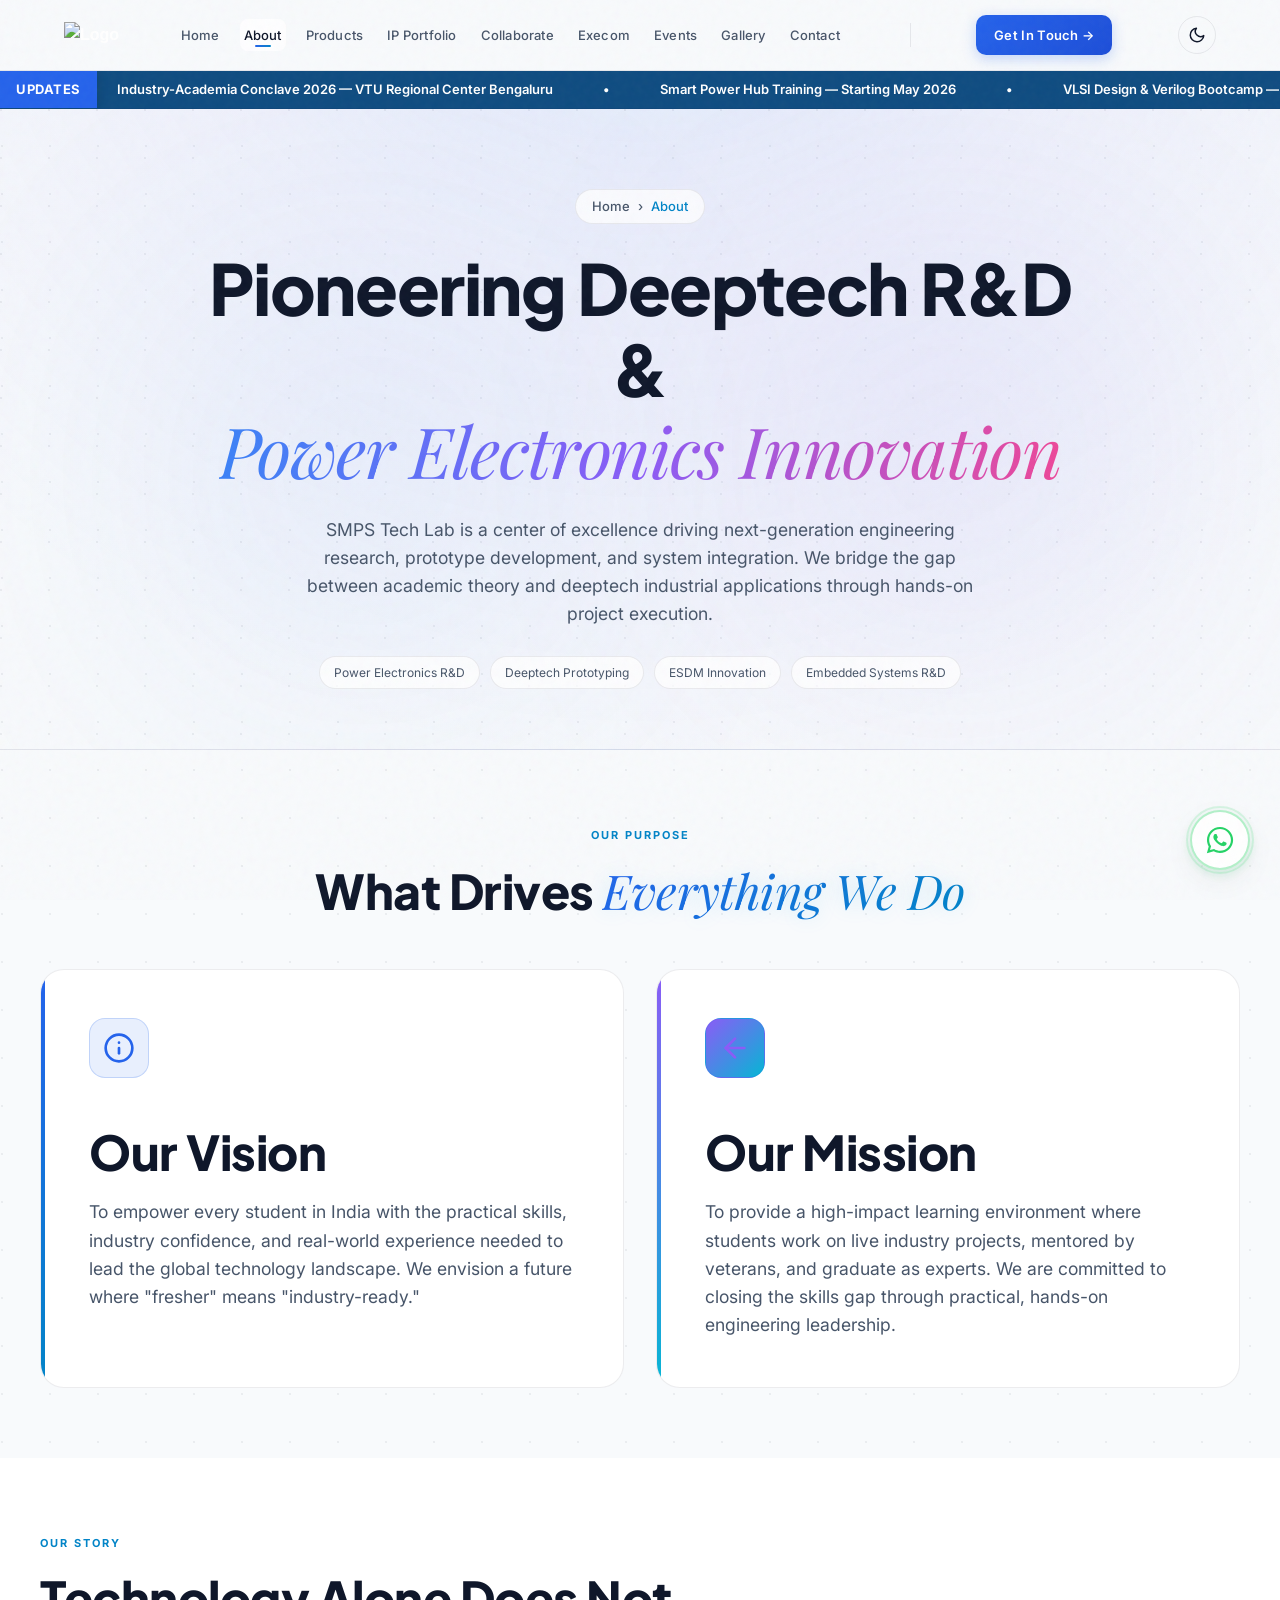
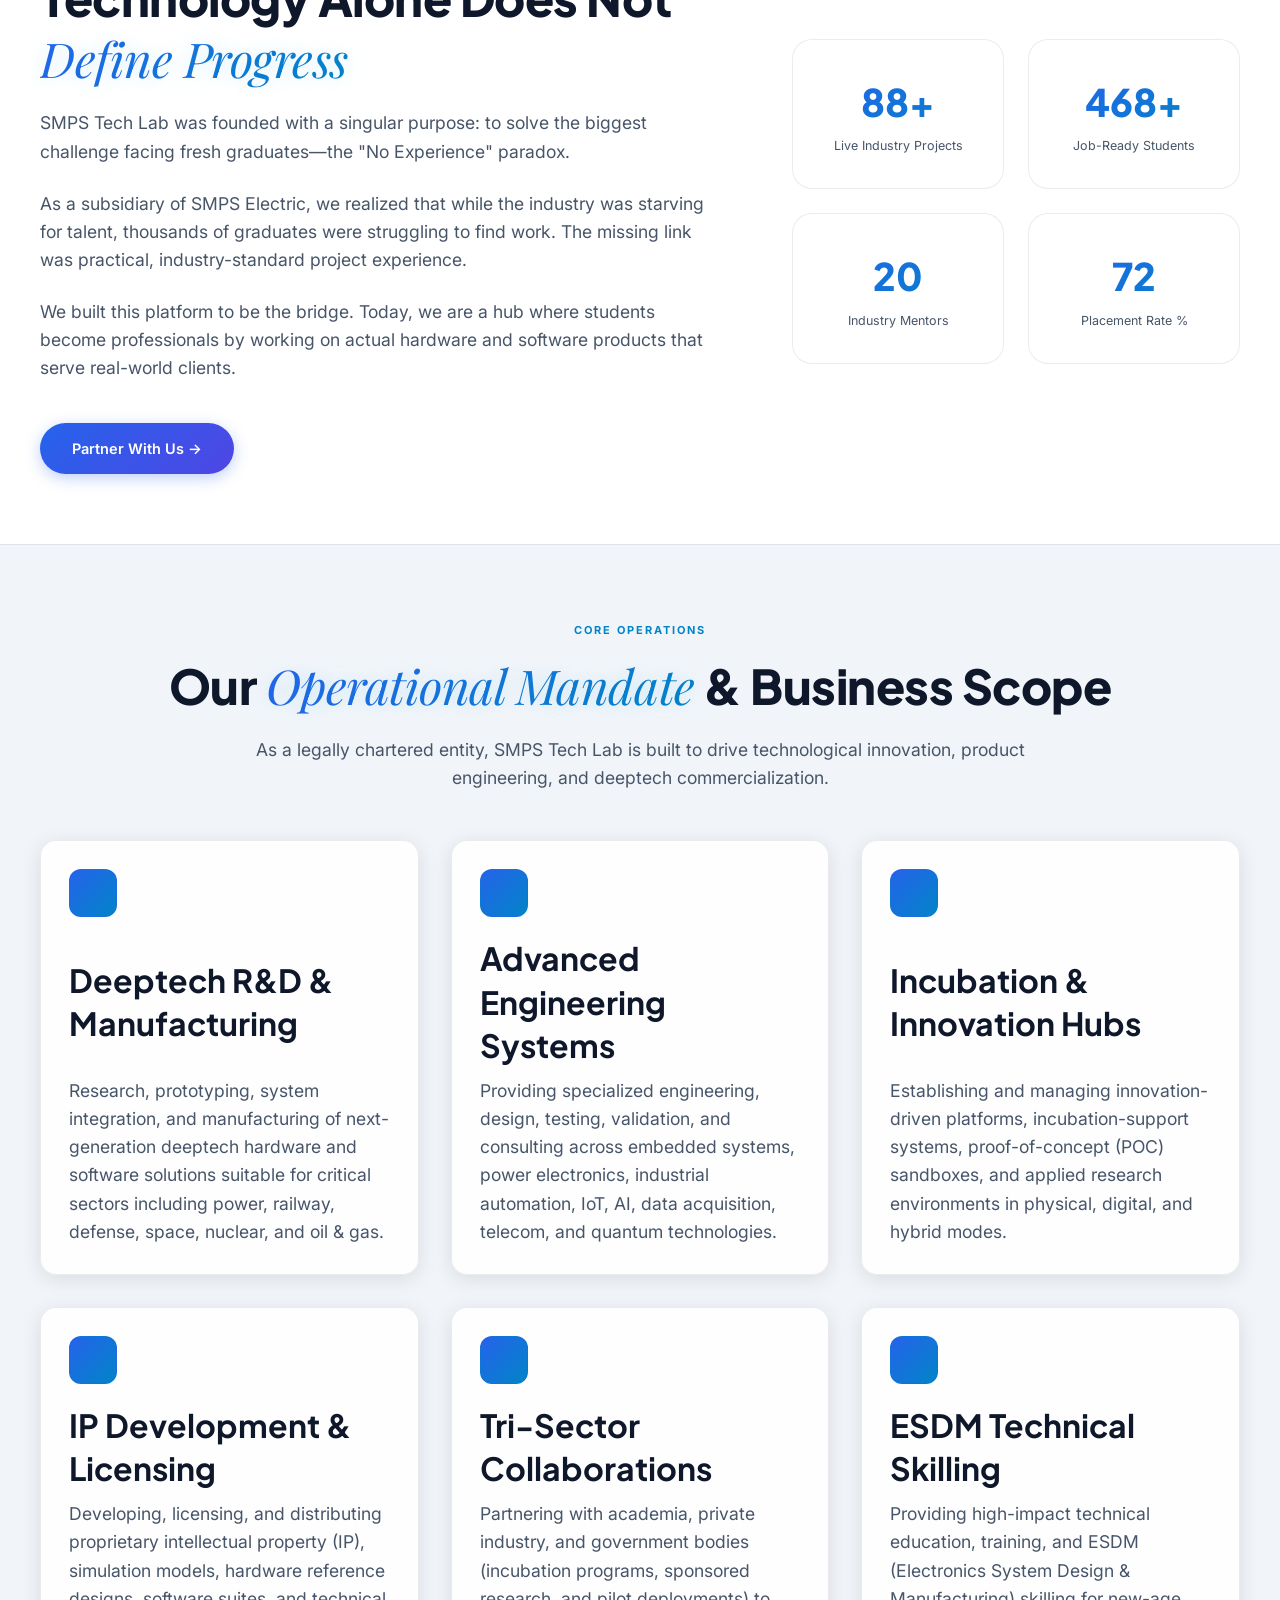
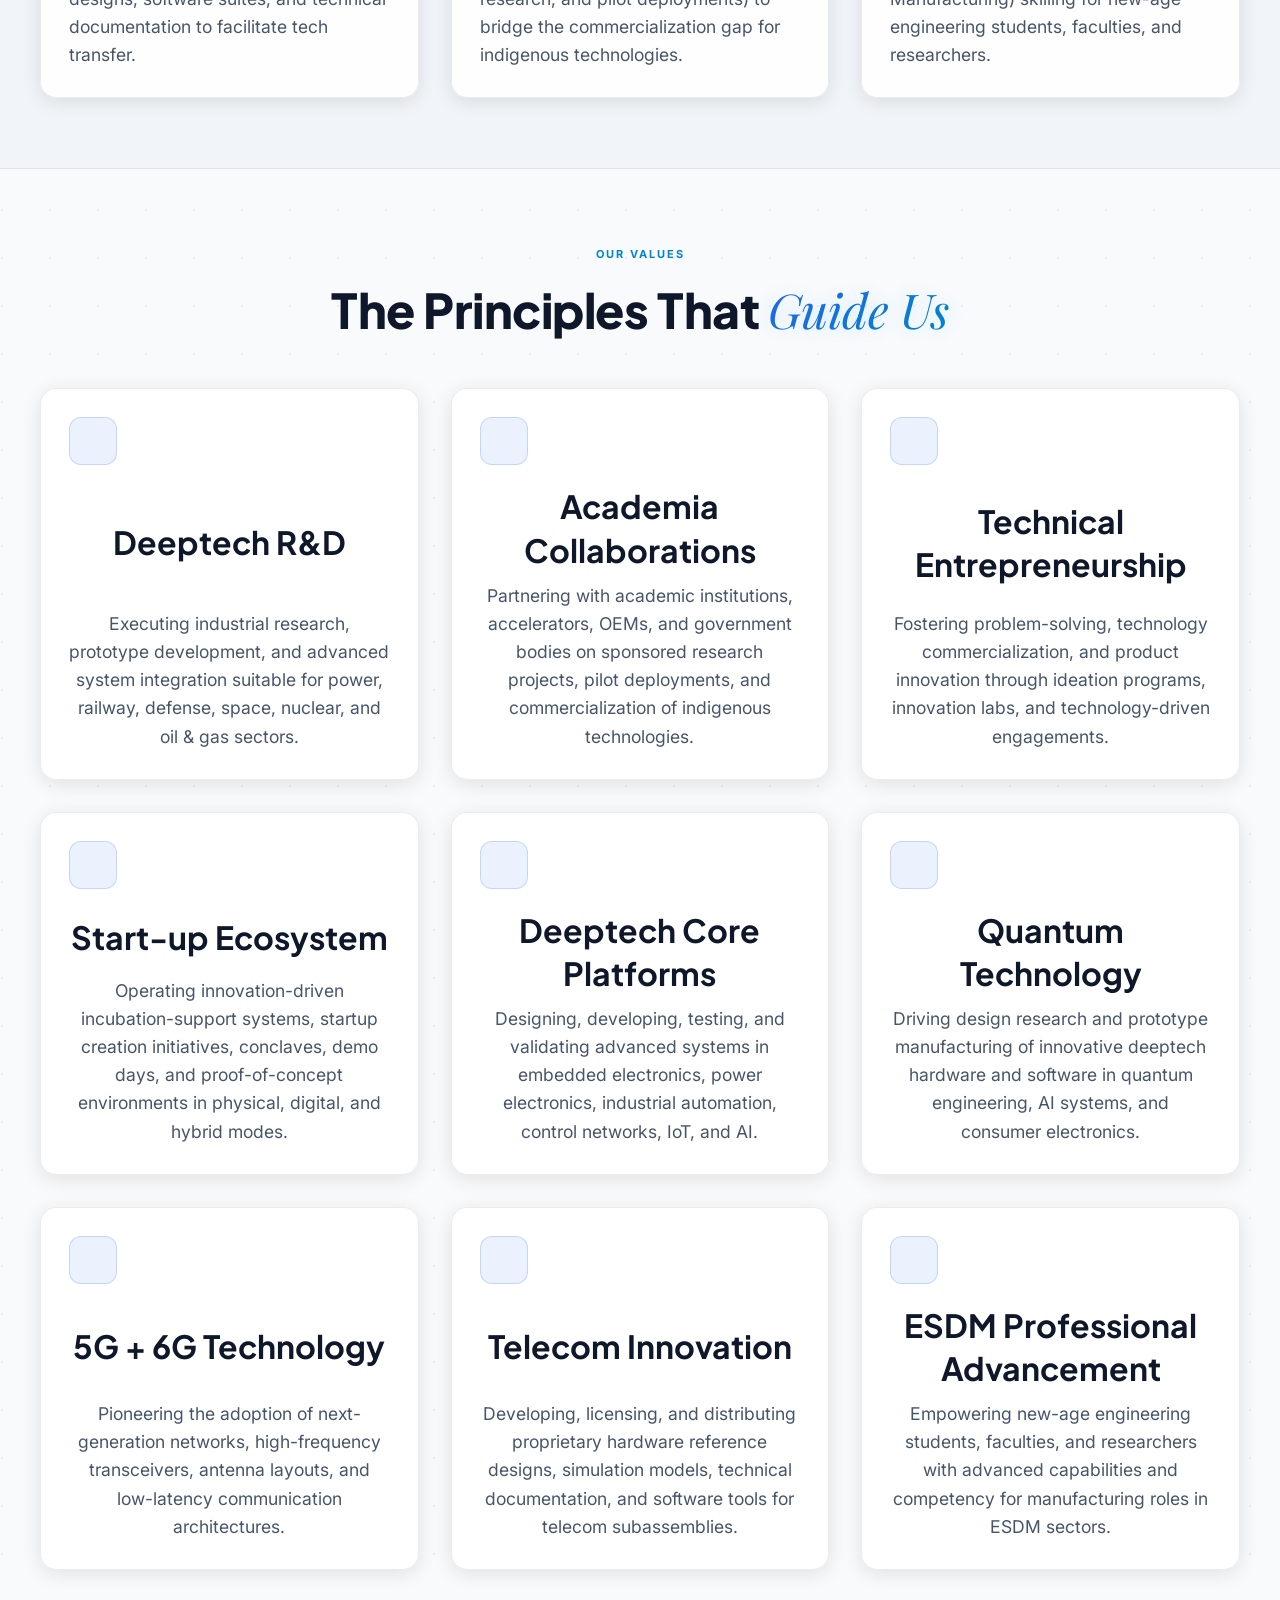
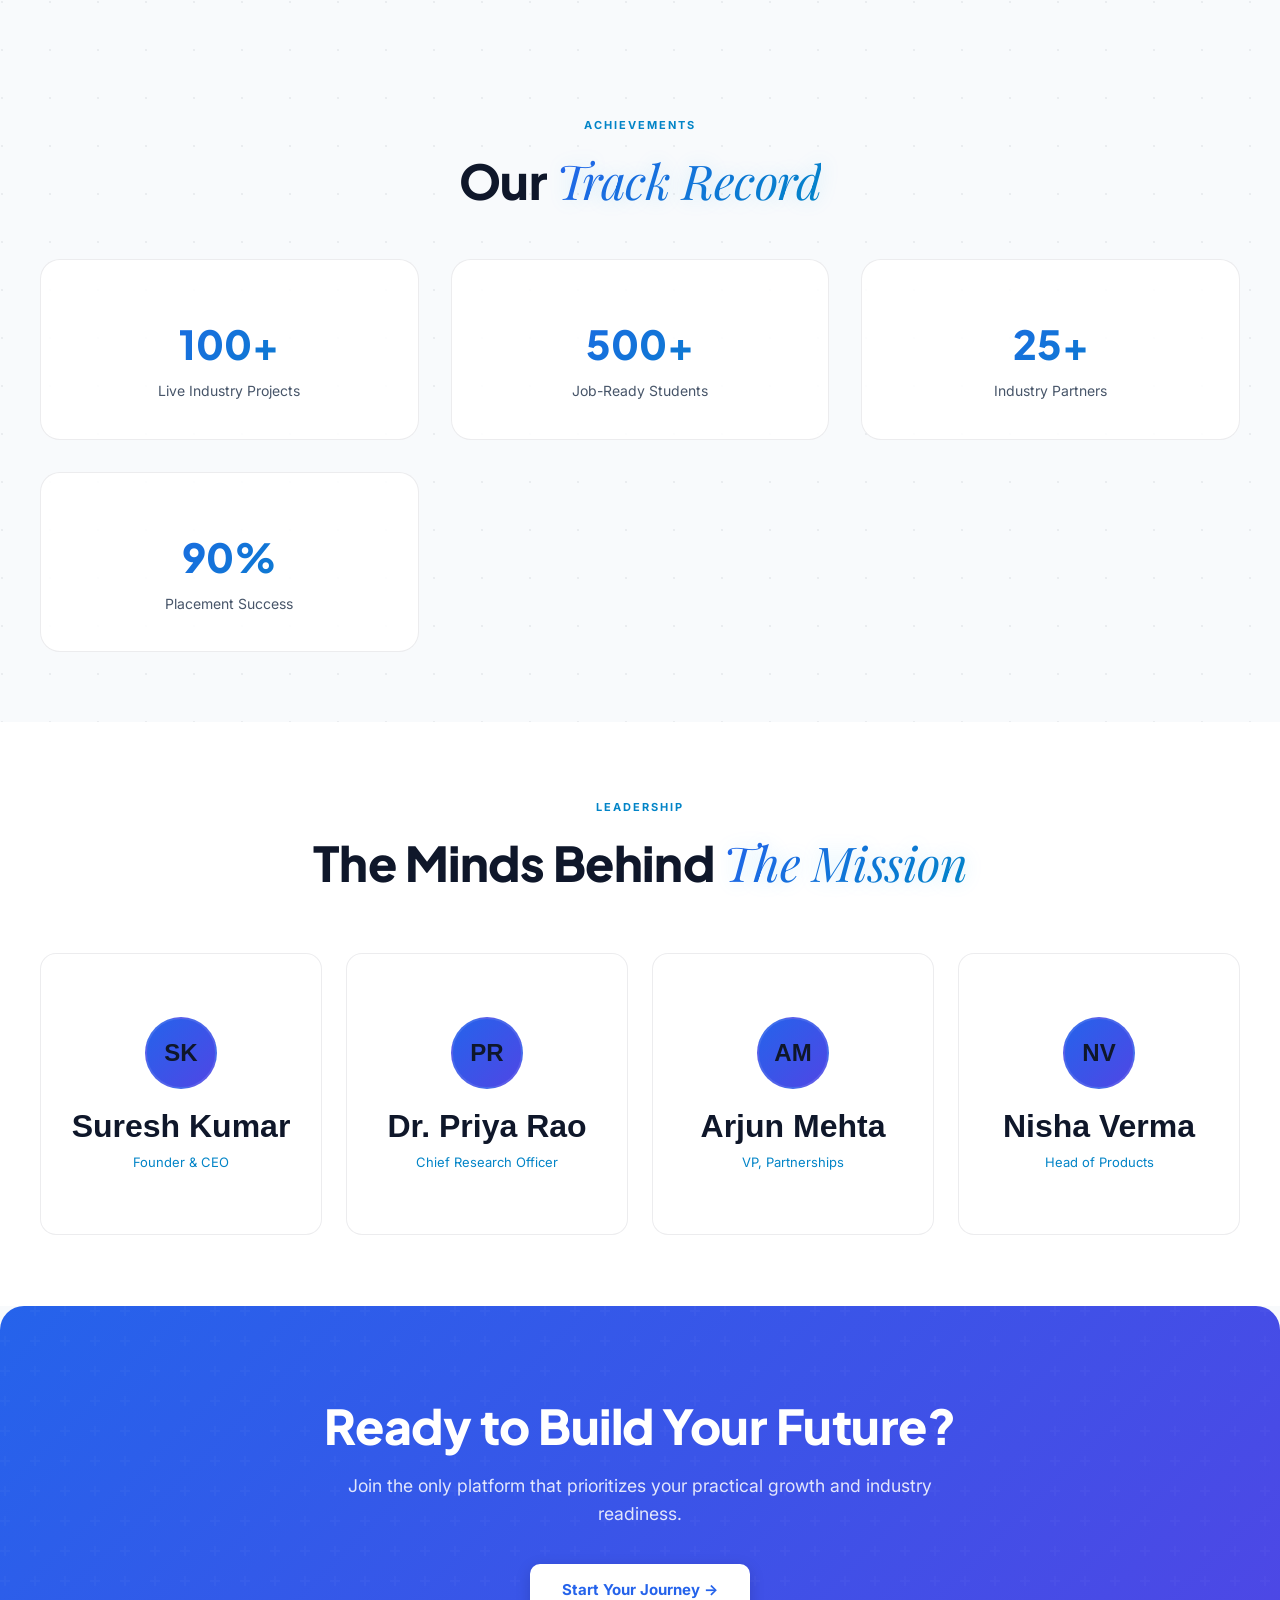
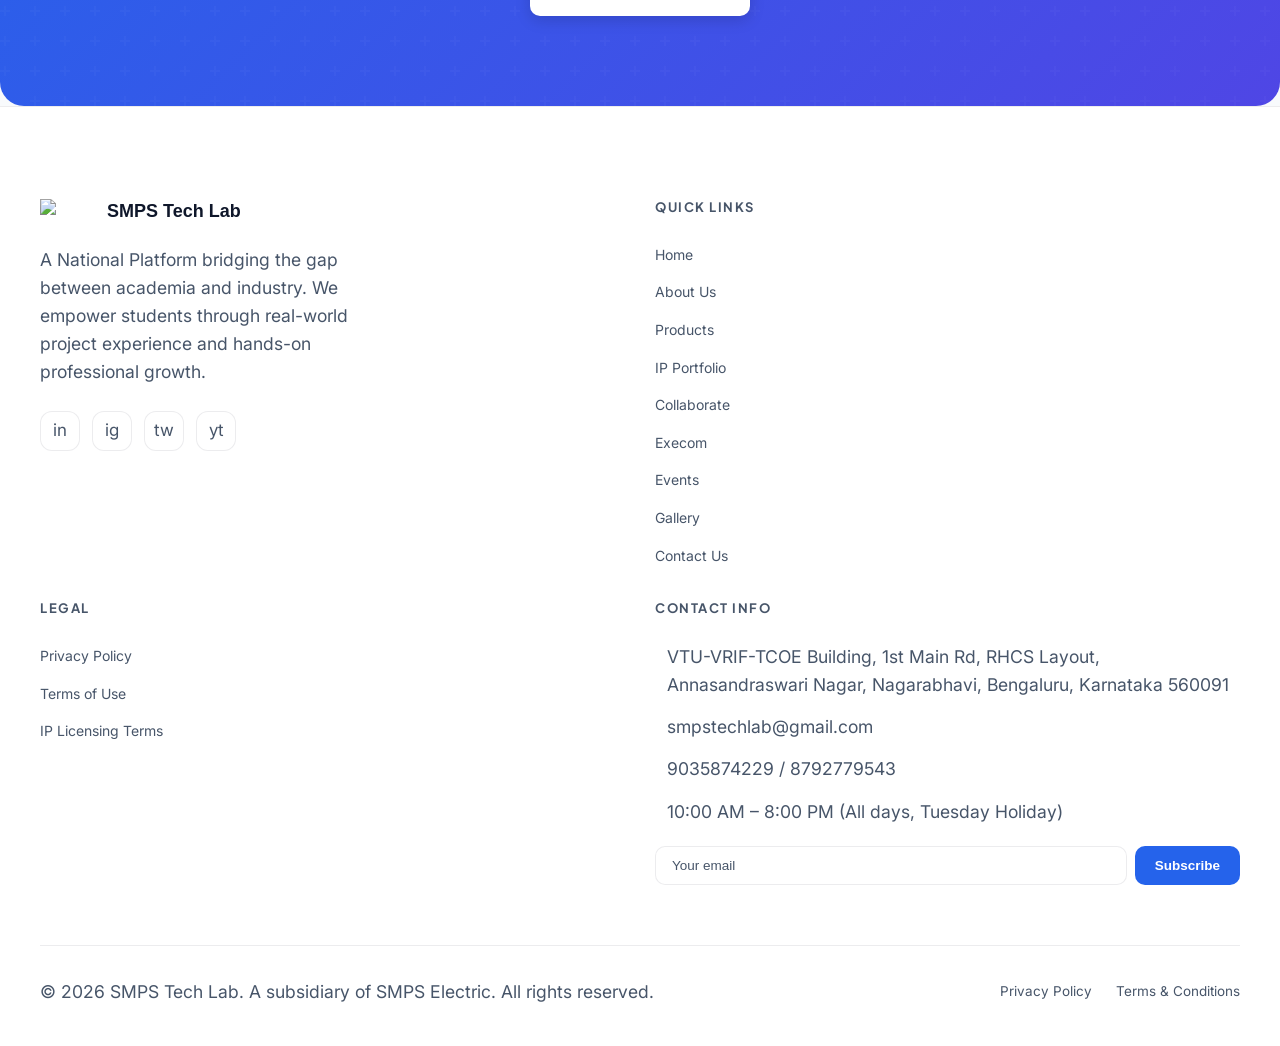
==== commit 2a0db2fb: "Fixed logo deployment issue and set light theme as default" ====
--- a/about.html
+++ b/about.html
@@ -2,6 +2,12 @@
 <html lang="en">
 
 <head>
+    <script>
+        (function() {
+            const savedTheme = localStorage.getItem('theme') || 'light';
+            document.documentElement.setAttribute('data-theme', savedTheme);
+        })();
+    </script>
     <meta charset="UTF-8">
     <meta name="viewport" content="width=device-width, initial-scale=1.0">
     <title>About — SMPS Tech Lab</title>
@@ -1300,7 +1306,7 @@
             }
         }
 
-        const savedTheme = localStorage.getItem('theme') || 'dark';
+        const savedTheme = localStorage.getItem('theme') || 'light';
         htmlElement.setAttribute('data-theme', savedTheme);
         if (typeof themeIcon !== 'undefined' && themeIcon) updateIcon(savedTheme);
 
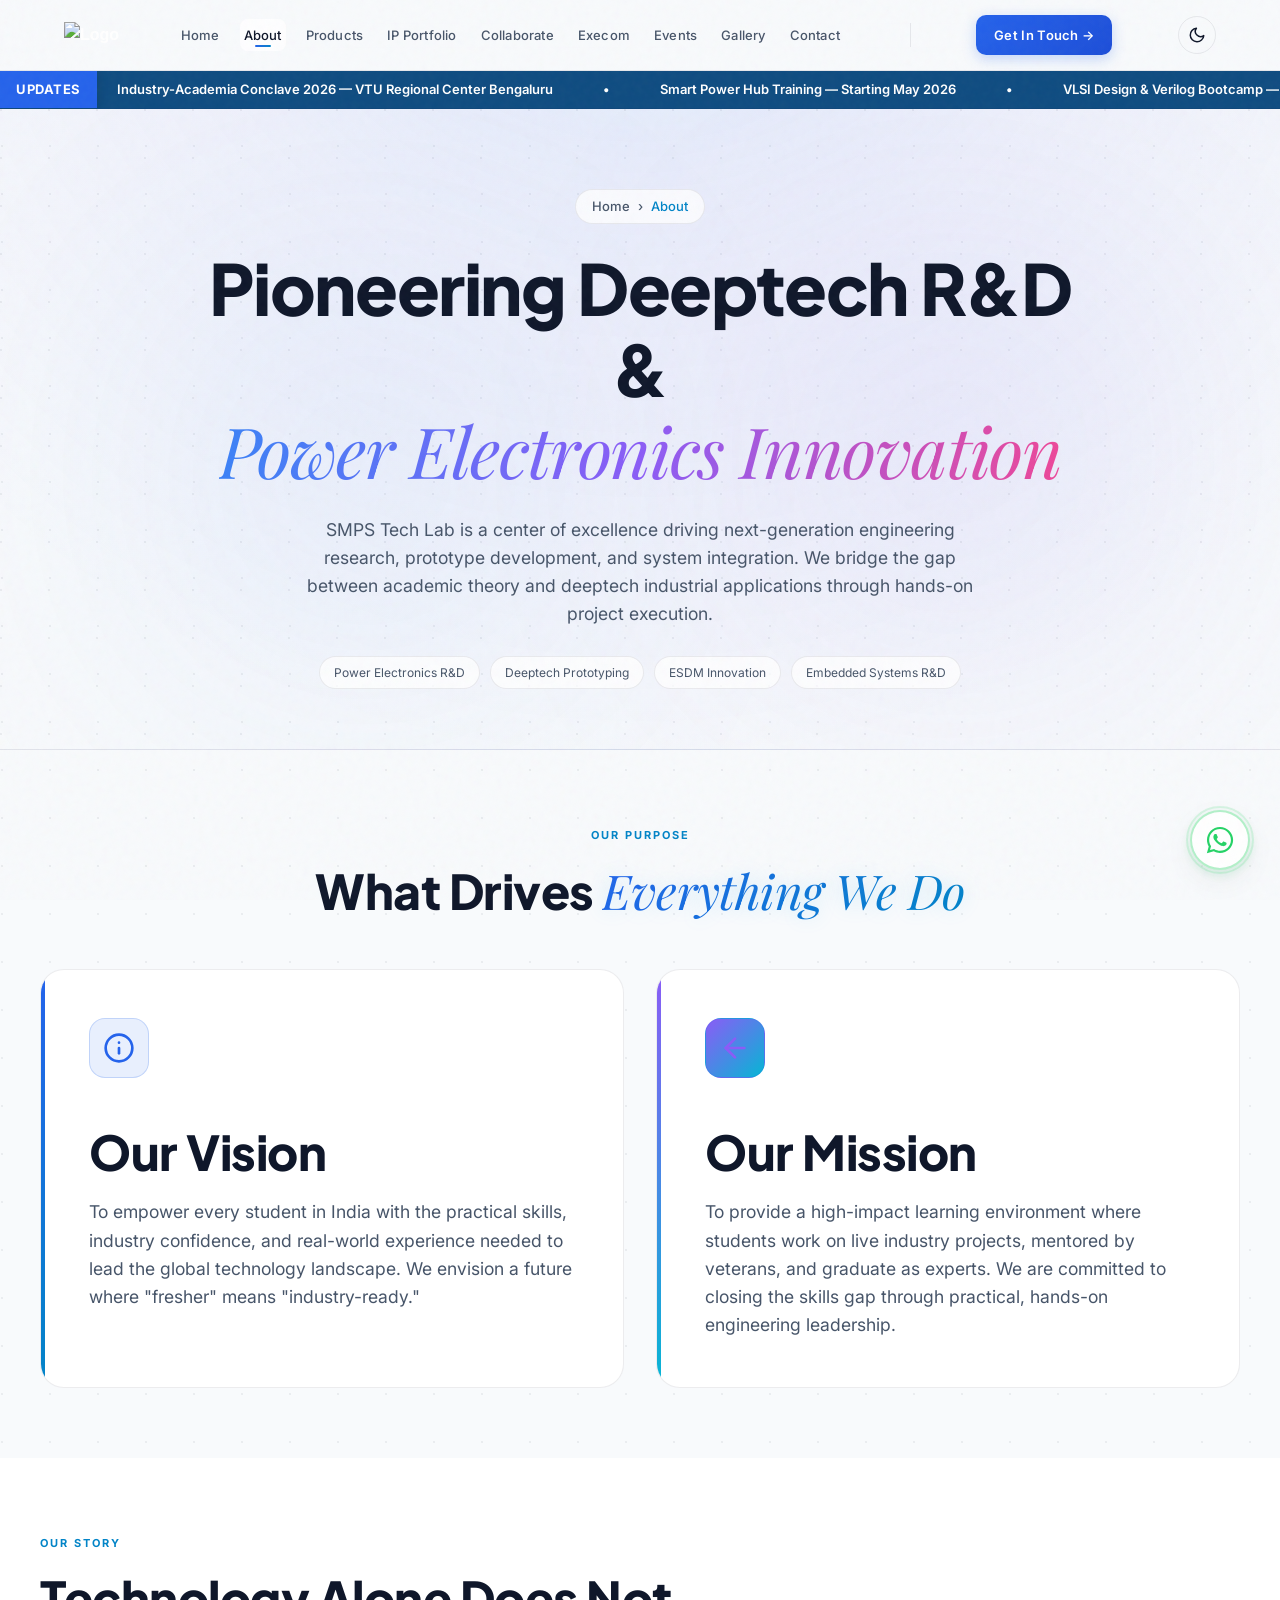
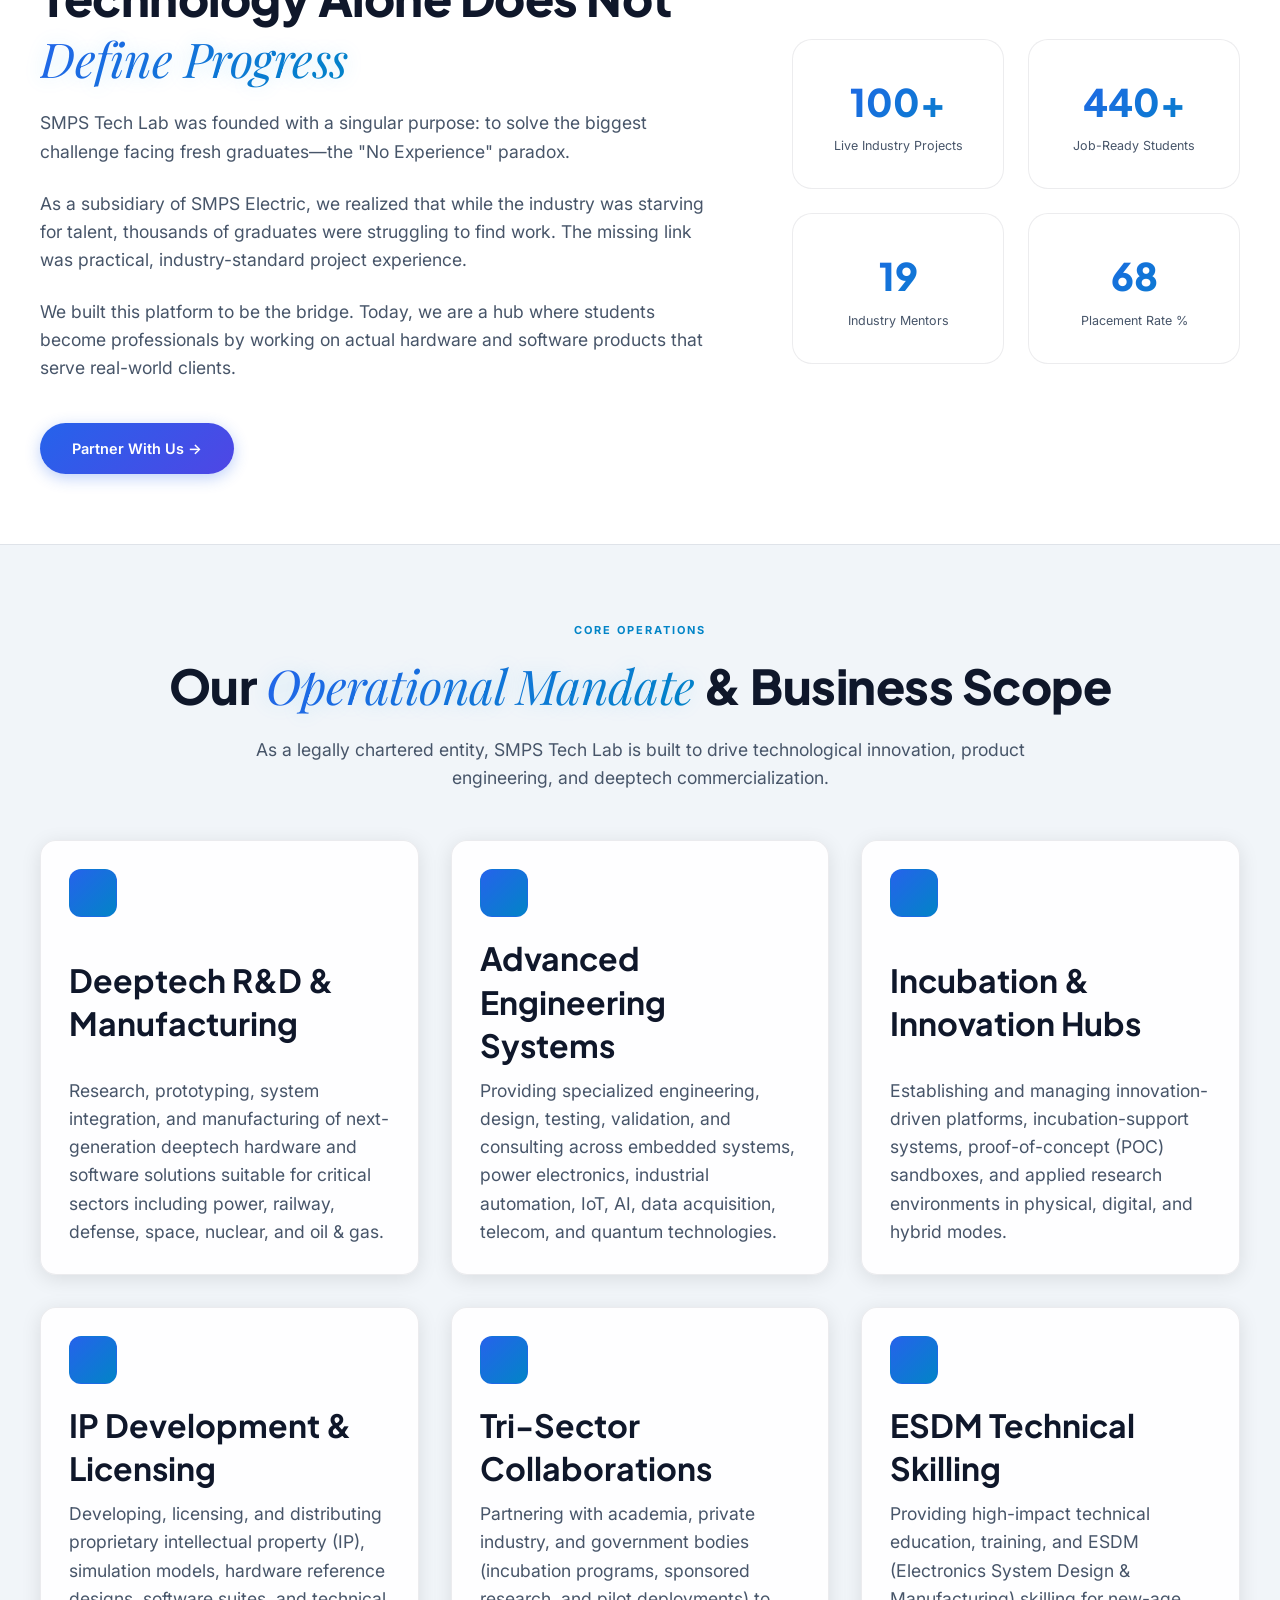
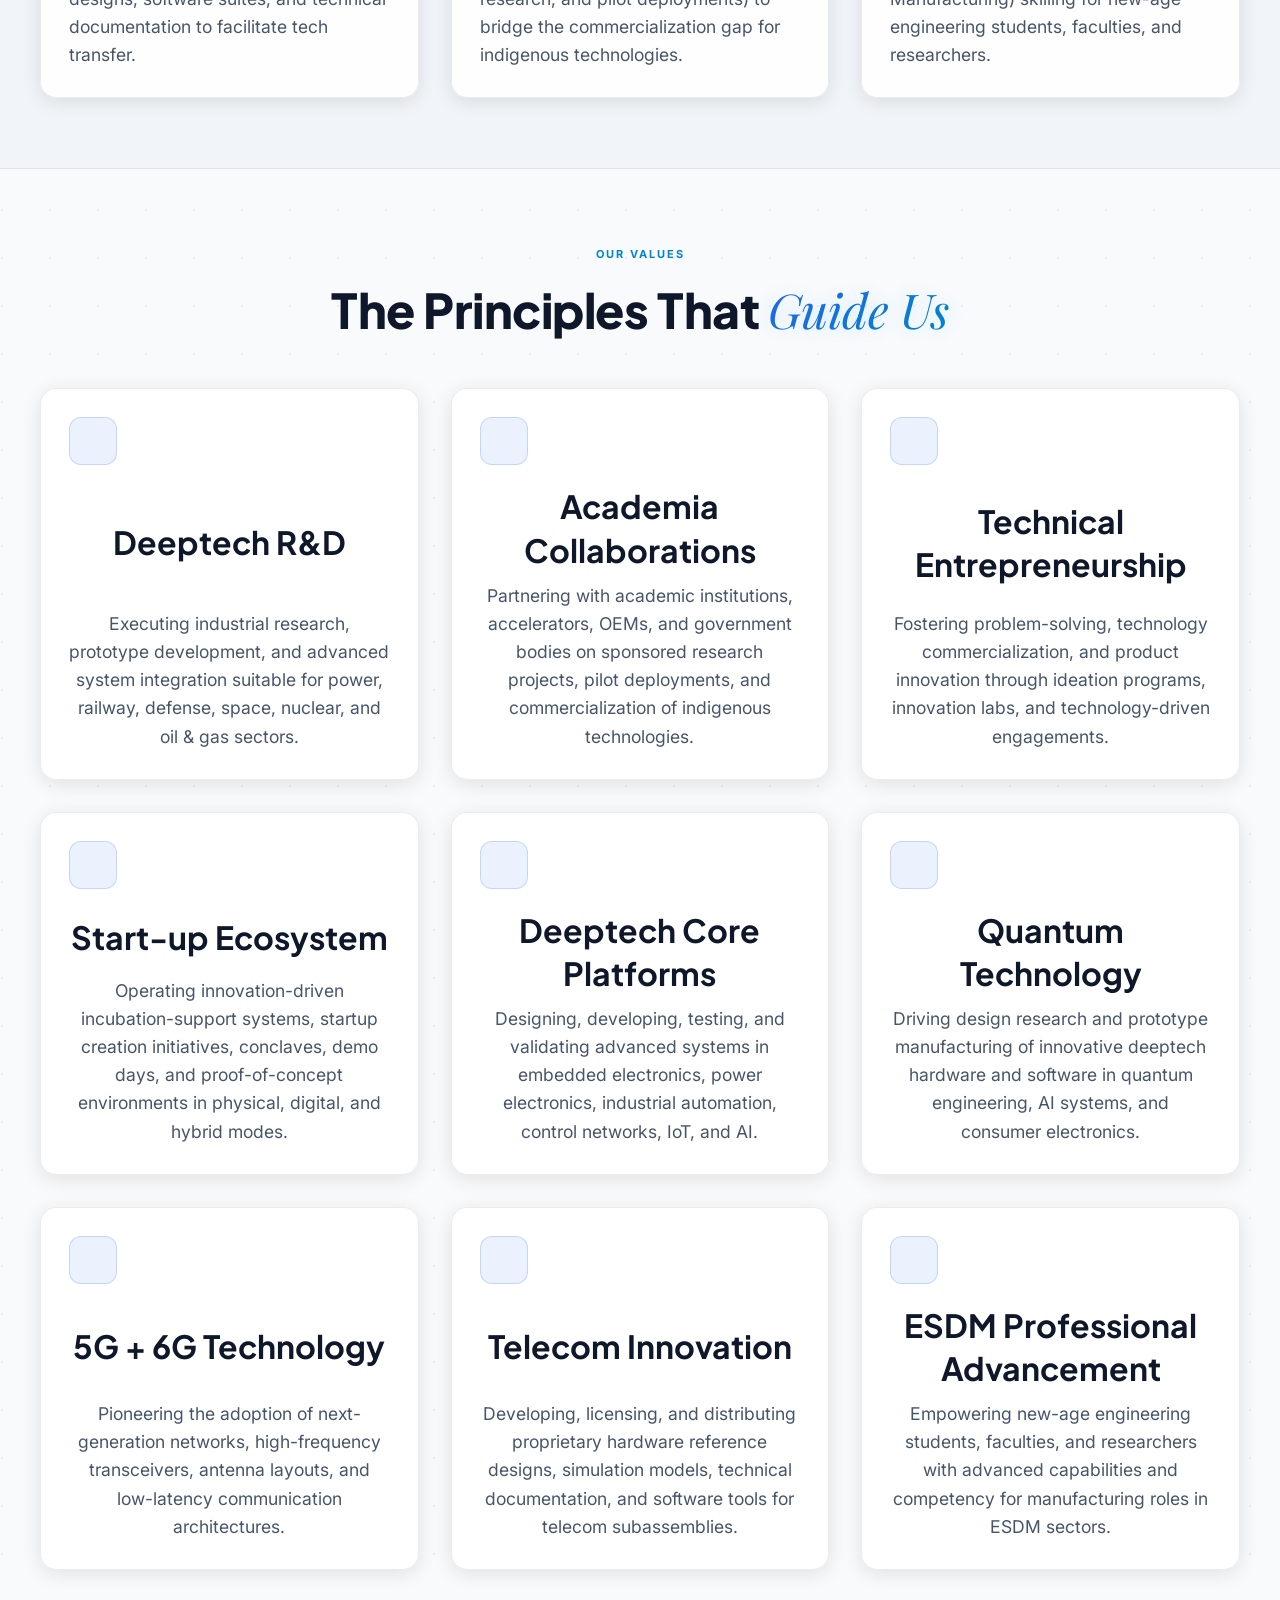
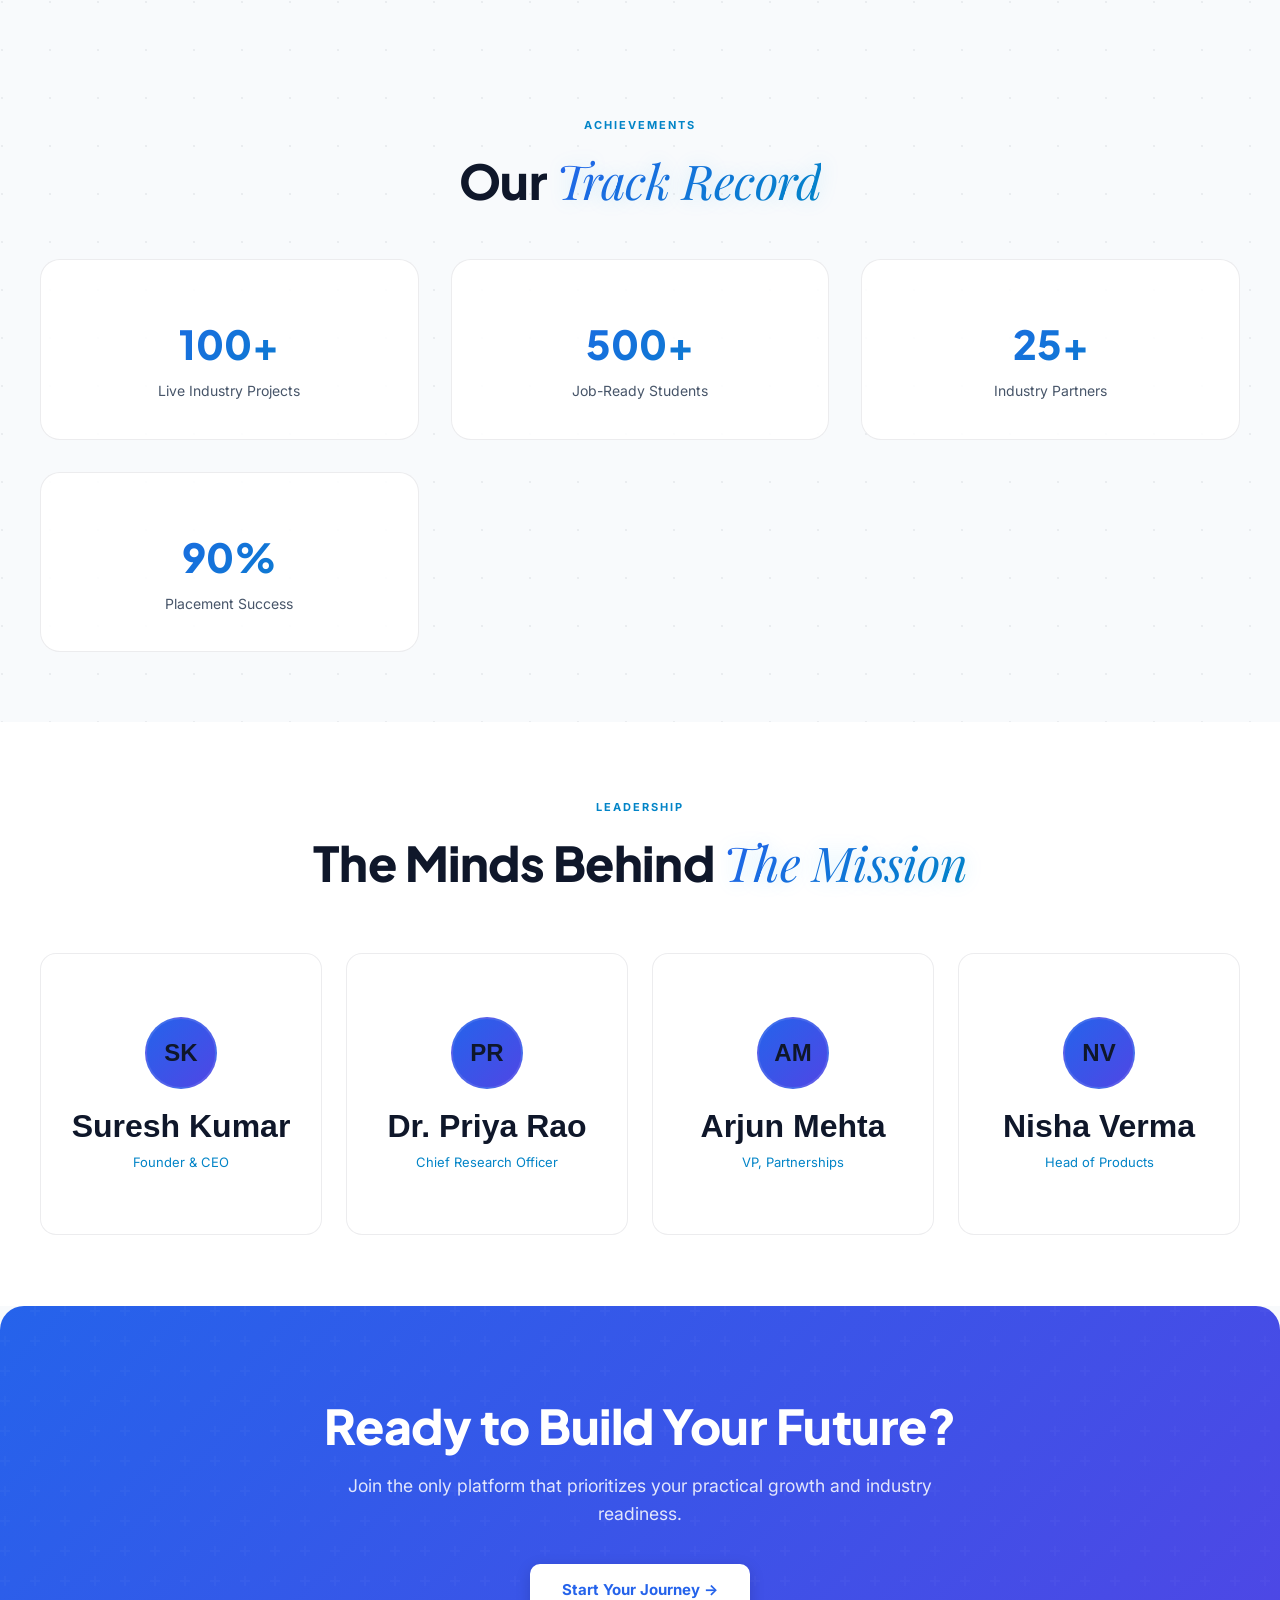
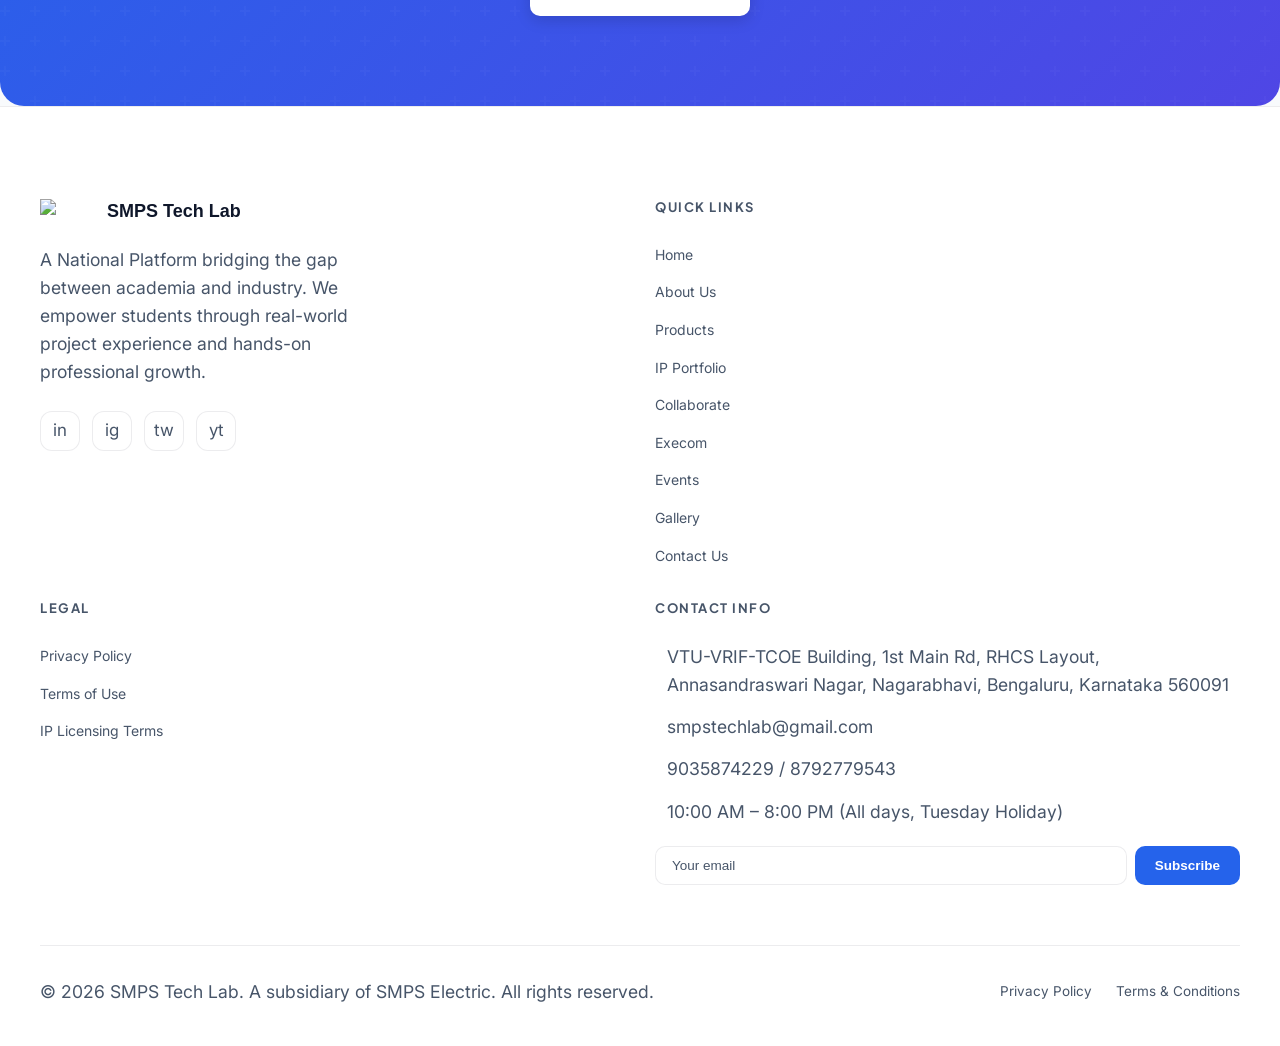
==== commit 250377d6: "Optimize font loading, remove duplicate home loader, and clean up duplicate links in ip-portfolio" ====
--- a/about.html
+++ b/about.html
@@ -11,8 +11,10 @@
     <meta charset="UTF-8">
     <meta name="viewport" content="width=device-width, initial-scale=1.0">
     <title>About — SMPS Tech Lab</title>
+    <link rel="preconnect" href="https://fonts.googleapis.com">
+    <link rel="preconnect" href="https://fonts.gstatic.com" crossorigin>
+    <link href="https://fonts.googleapis.com/css2?family=Inter:wght@300;400;500;600;700&family=Playfair+Display:ital,wght@0,400;0,700;1,400&family=Plus+Jakarta+Sans:wght@400;500;600;700;800&display=swap" rel="stylesheet">
     <style>
-        @import url('https://fonts.googleapis.com/css2?family=Inter:wght@300;400;500;600;700&family=Playfair+Display:ital,wght@0,400;0,700;1,400&family=Plus+Jakarta+Sans:wght@400;500;600;700;800&display=swap');
 
         :root {
             /* Dark Mode (Default) */
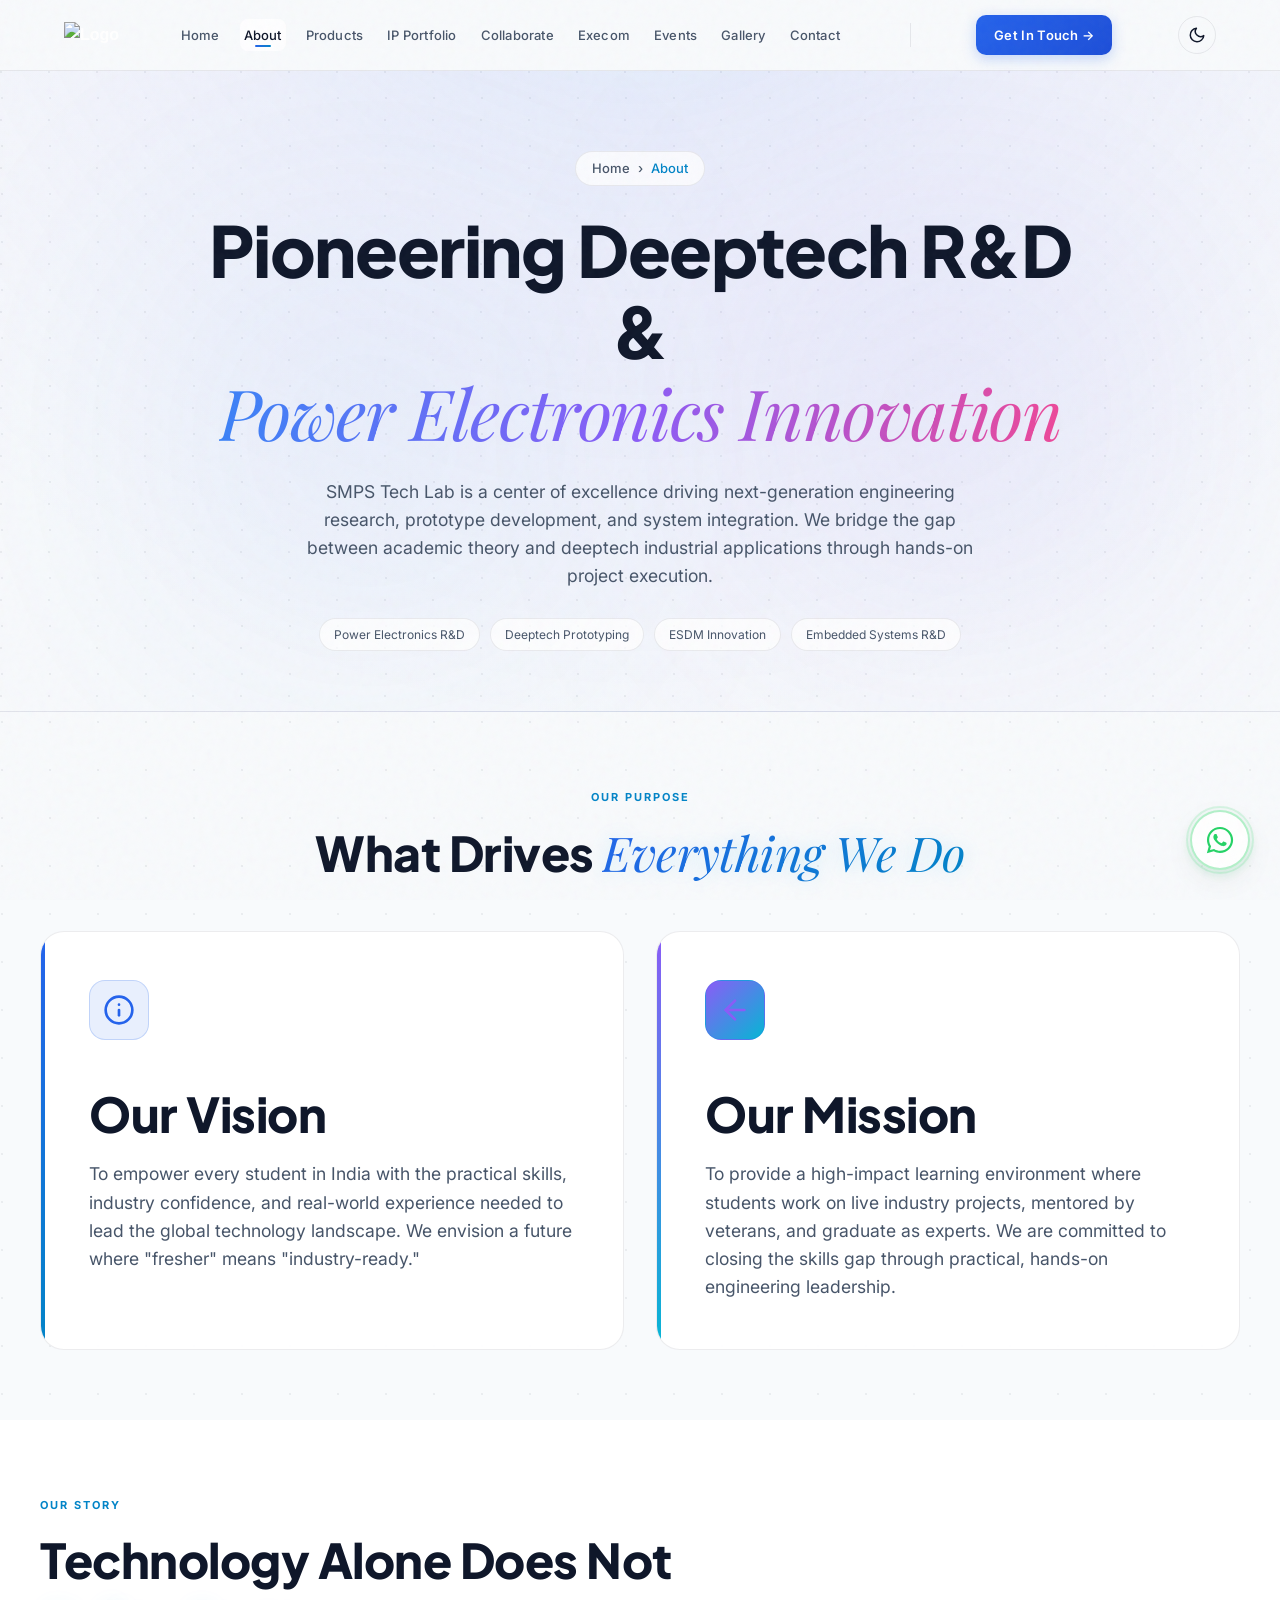
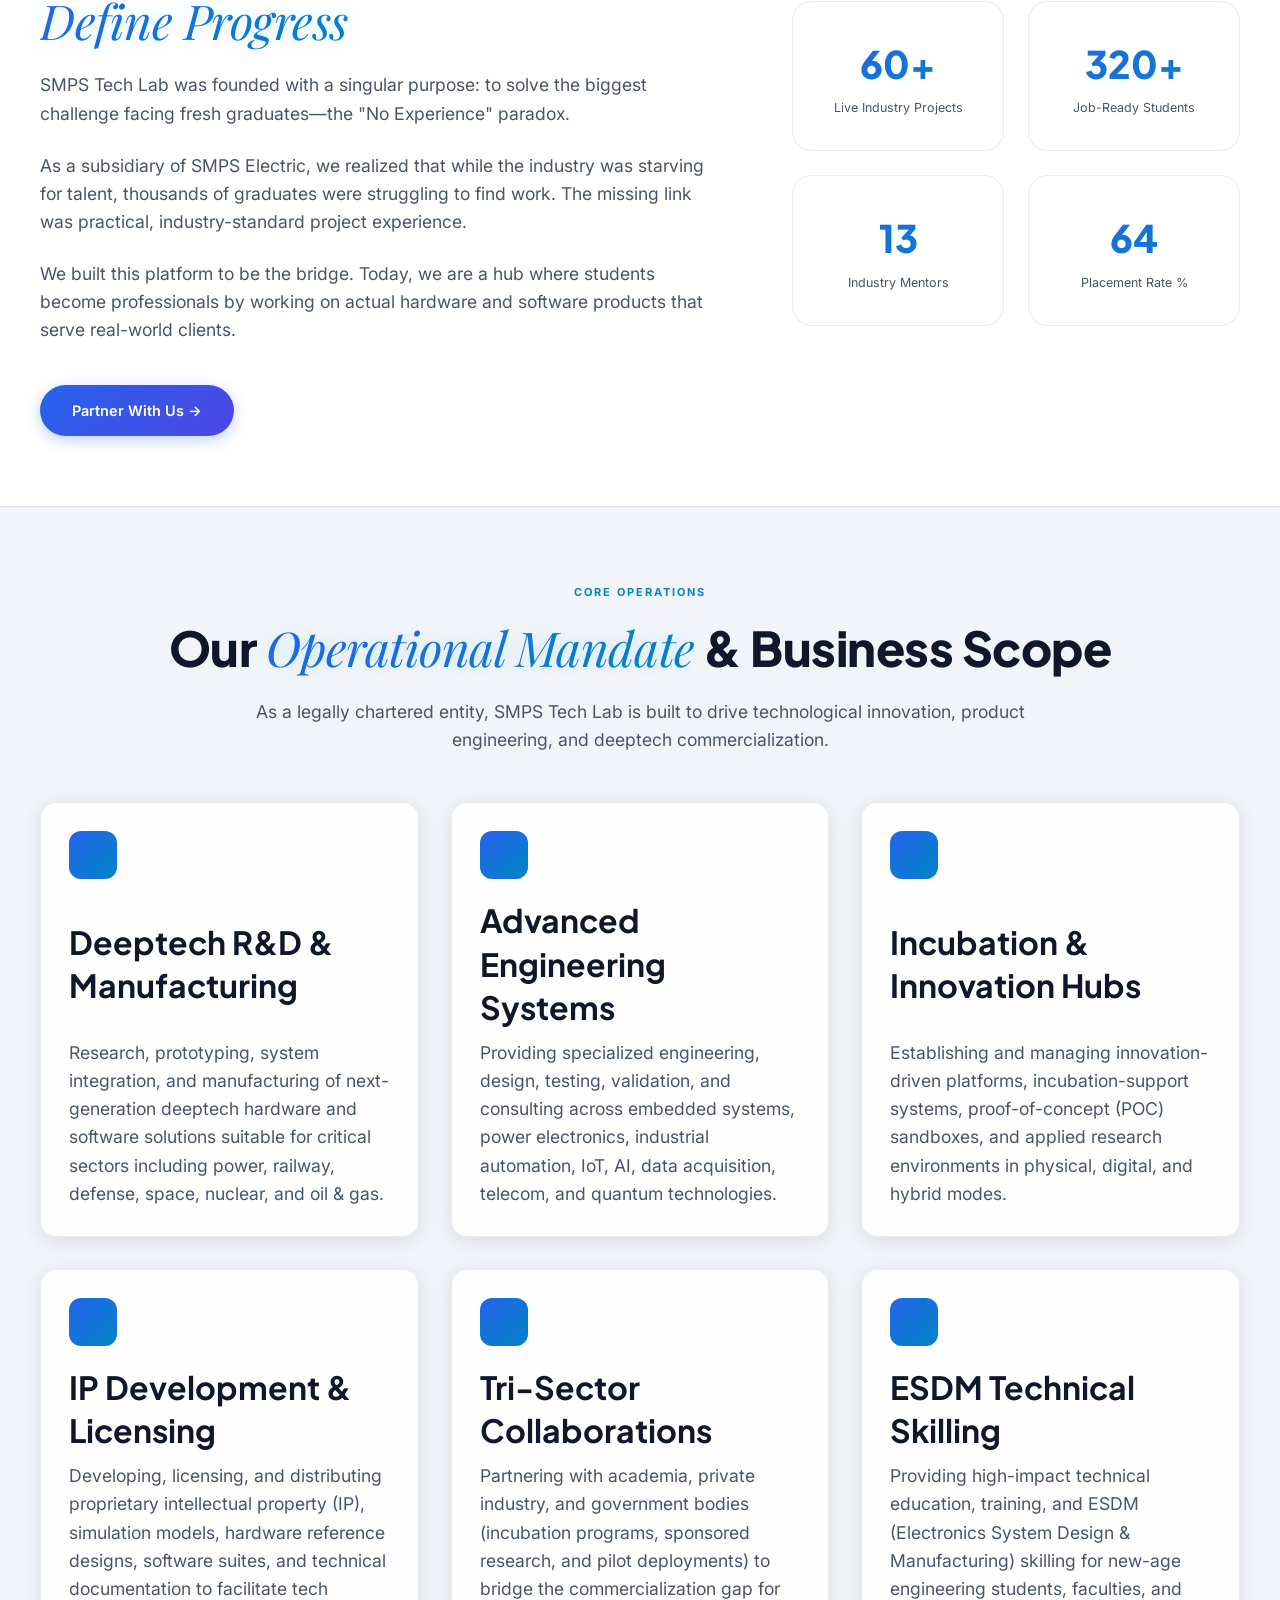
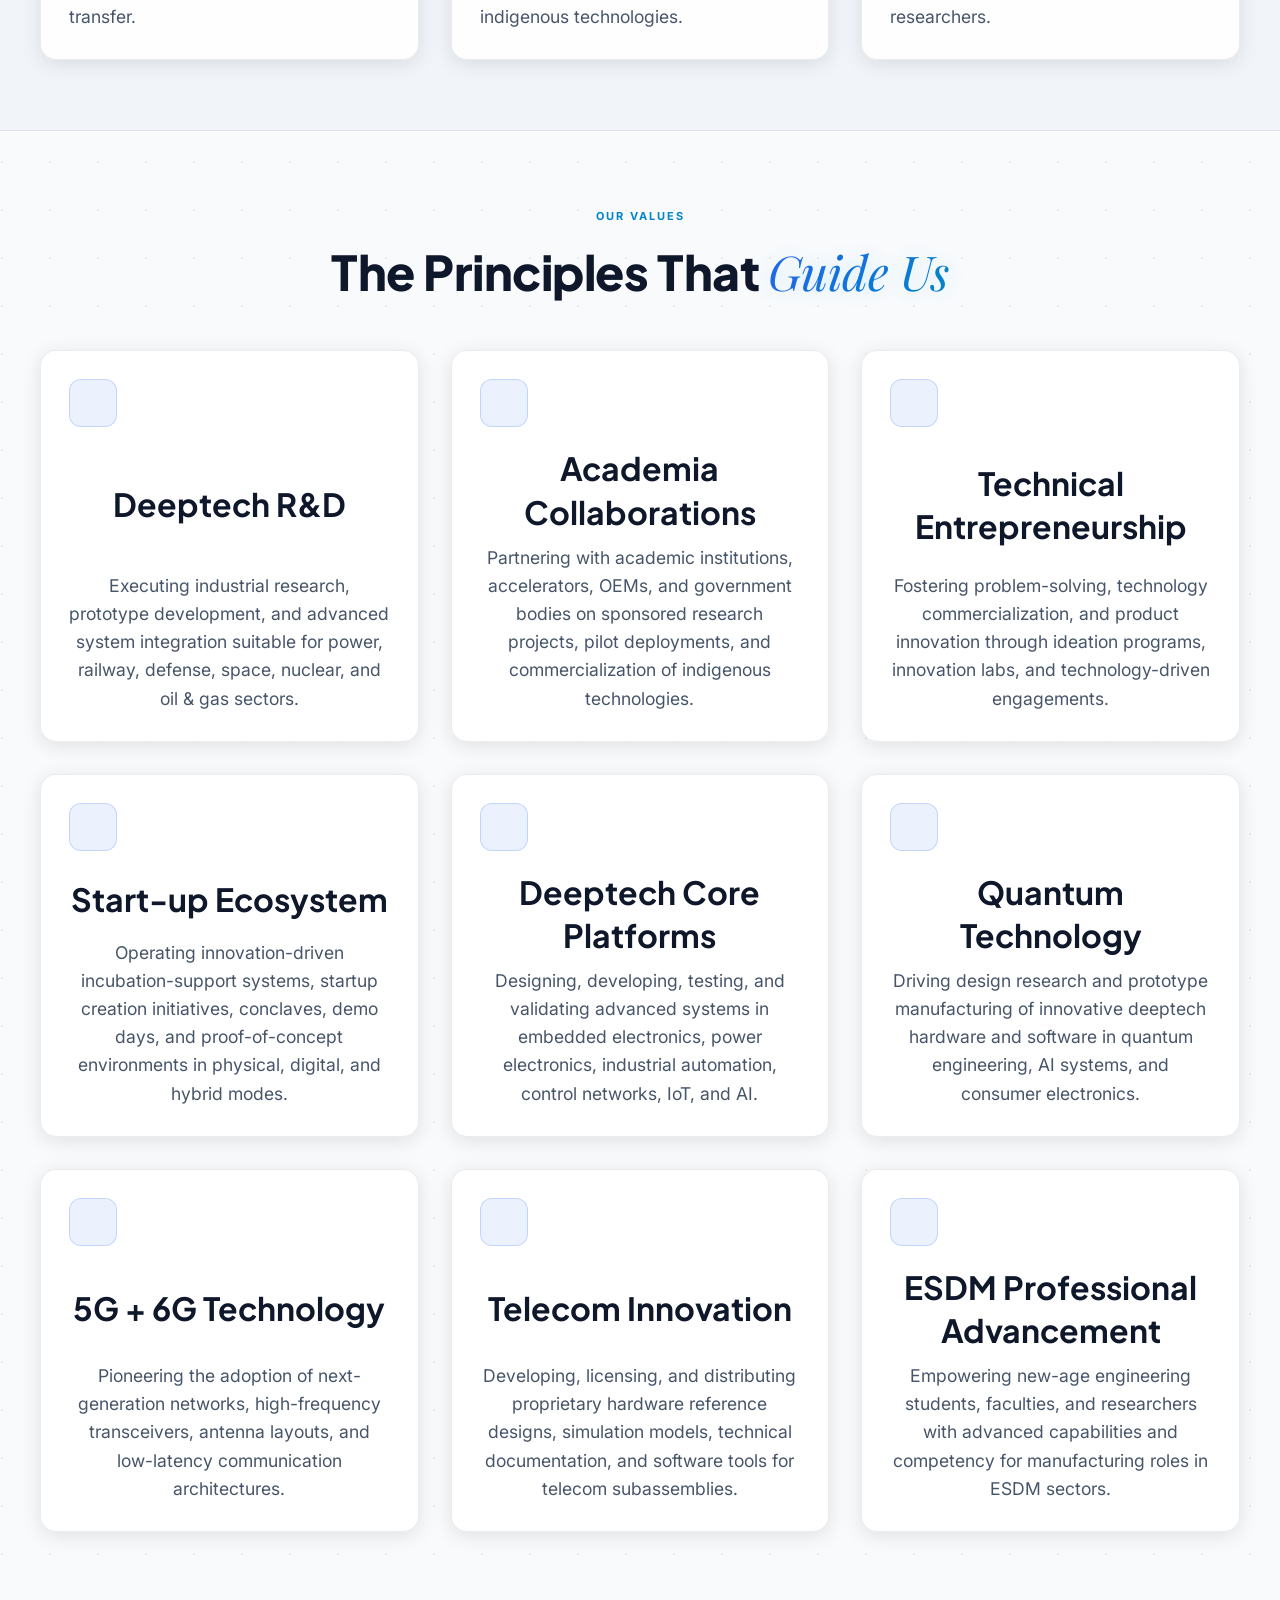
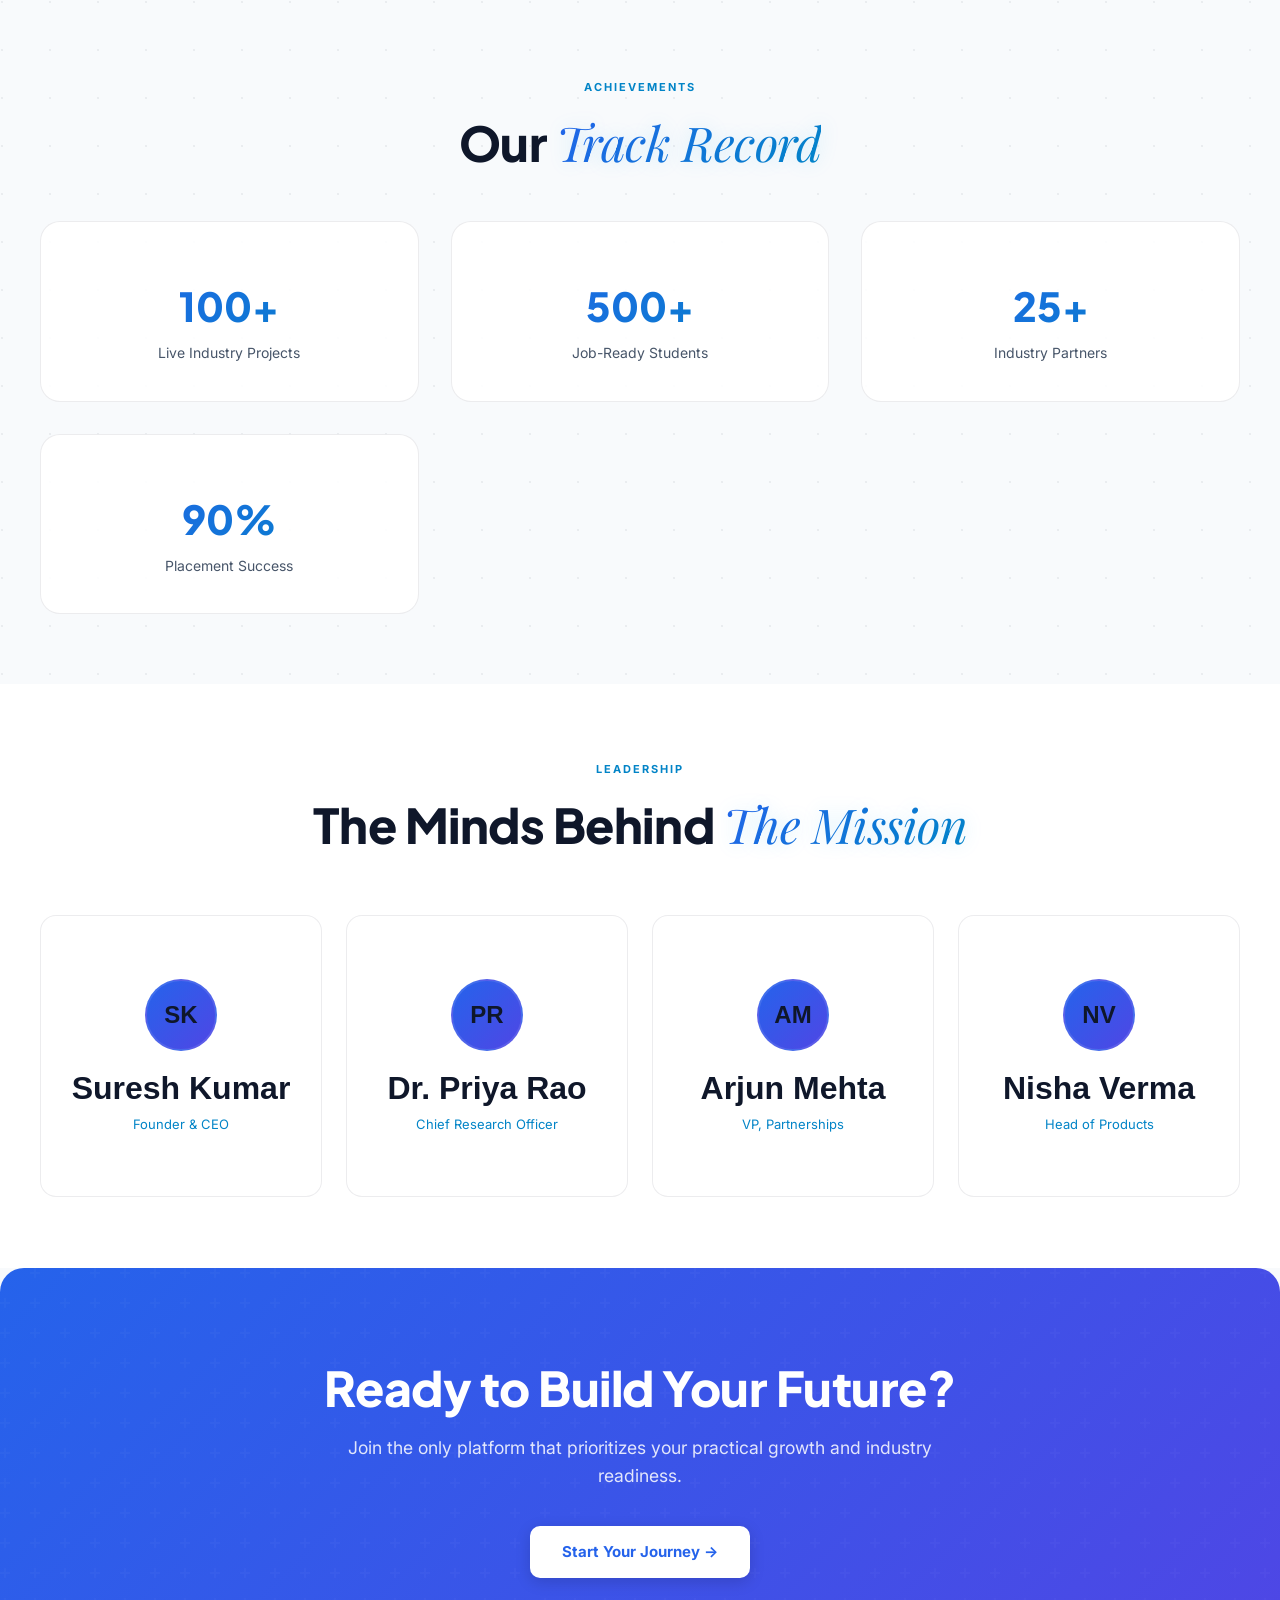
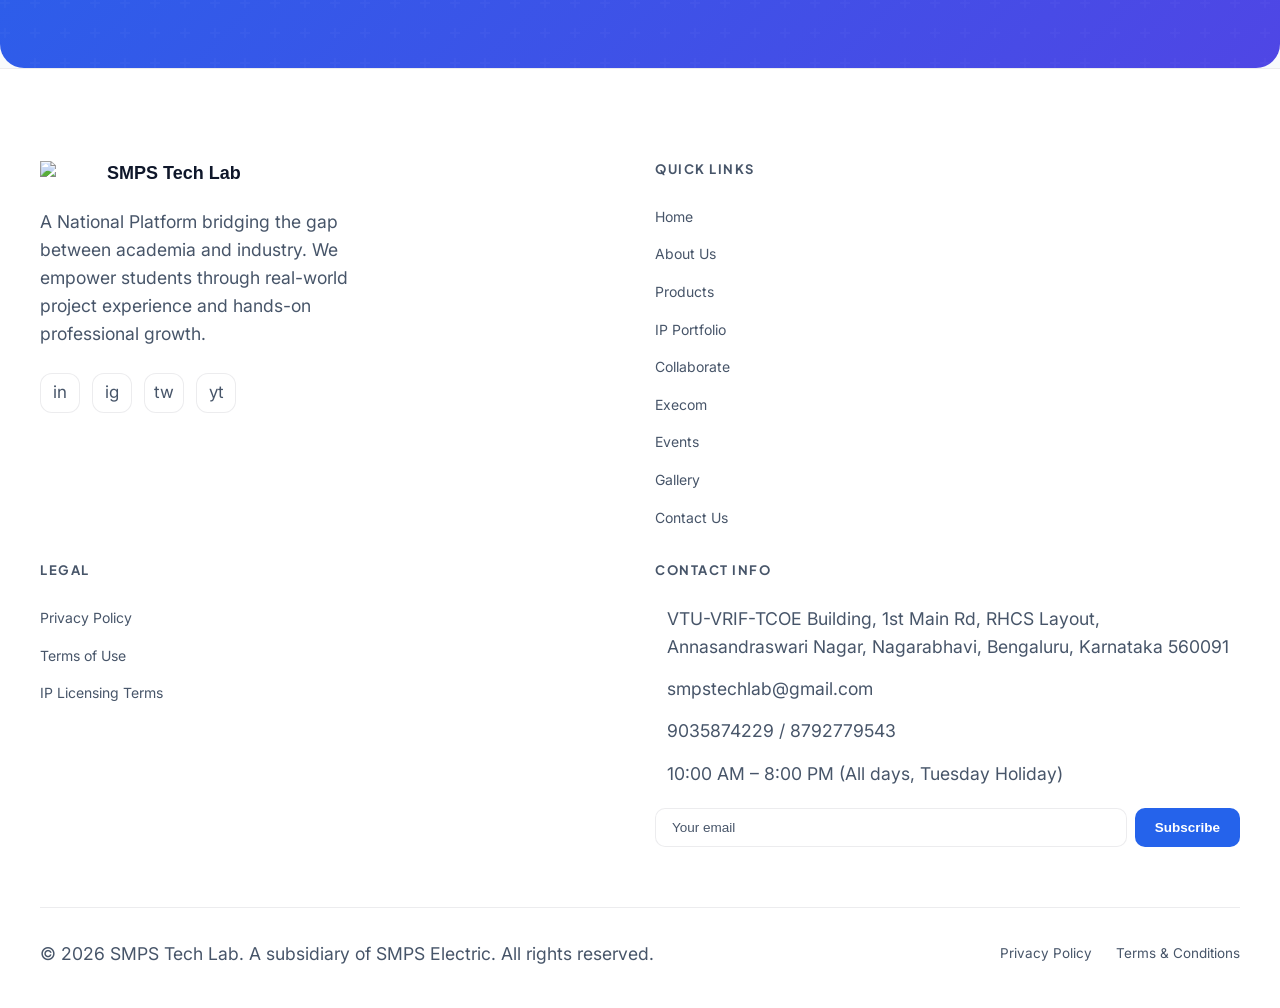
==== commit dfd411dc: "Redesign product page UI and improve product experience" ====
--- a/about.html
+++ b/about.html
@@ -905,29 +905,6 @@
         </div>
     </nav>
     
-    <!-- Updates Strip Ticker -->
-    <div class="updates-ticker-wrap">
-        <div class="updates-label">UPDATES</div>
-        <div class="ticker-content-container">
-            <div class="ticker-track">
-                <span>Industry-Academia Conclave 2026 — VTU Regional Center Bengaluru</span>
-                <span>•</span>
-                <span>Smart Power Hub Training — Starting May 2026</span>
-                <span>•</span>
-                <span>VLSI Design & Verilog Bootcamp — Applications Open</span>
-                <span>•</span>
-                <span>Core Tech Placement Drive 2026 — Join Now</span>
-                <span>•</span>
-                <span>Industry-Academia Conclave 2026 — VTU Regional Center Bengaluru</span>
-                <span>•</span>
-                <span>Smart Power Hub Training — Starting May 2026</span>
-                <span>•</span>
-                <span>VLSI Design & Verilog Bootcamp — Applications Open</span>
-                <span>•</span>
-                <span>Core Tech Placement Drive 2026 — Join Now</span>
-            </div>
-        </div>
-    </div>
 
     
 
--- a/assets/css/style.css
+++ b/assets/css/style.css
@@ -952,8 +952,10 @@
     }
 }
 
-.logo-card {
-    background: var(--card);
+.logo-card,
+.partner-logo,
+.company-logo-container {
+    background: #ffffff !important;
     border: 1px solid var(--border);
     border-radius: 12px;
     padding: 24px;
@@ -967,11 +969,13 @@
     overflow: hidden;
 }
 
-.logo-card:hover {
+.logo-card:hover,
+.partner-logo:hover,
+.company-logo-container:hover {
     transform: translateY(-4px);
     border-color: var(--accent);
     box-shadow: var(--shadow);
-    background: rgba(255, 255, 255, 0.02);
+    background: #ffffff !important;
 }
 
 .logo-card img {
@@ -4155,12 +4159,12 @@
 
 /* ============================================================ UPDATES TICKER ============================================================ */
 .updates-ticker-wrap {
+    display: none !important;
     background: #0f4c81;
     color: #fff;
     font-size: 13px;
     font-weight: 600;
     height: 38px;
-    display: flex;
     align-items: center;
     overflow: hidden;
     border-bottom: 1px solid var(--border);
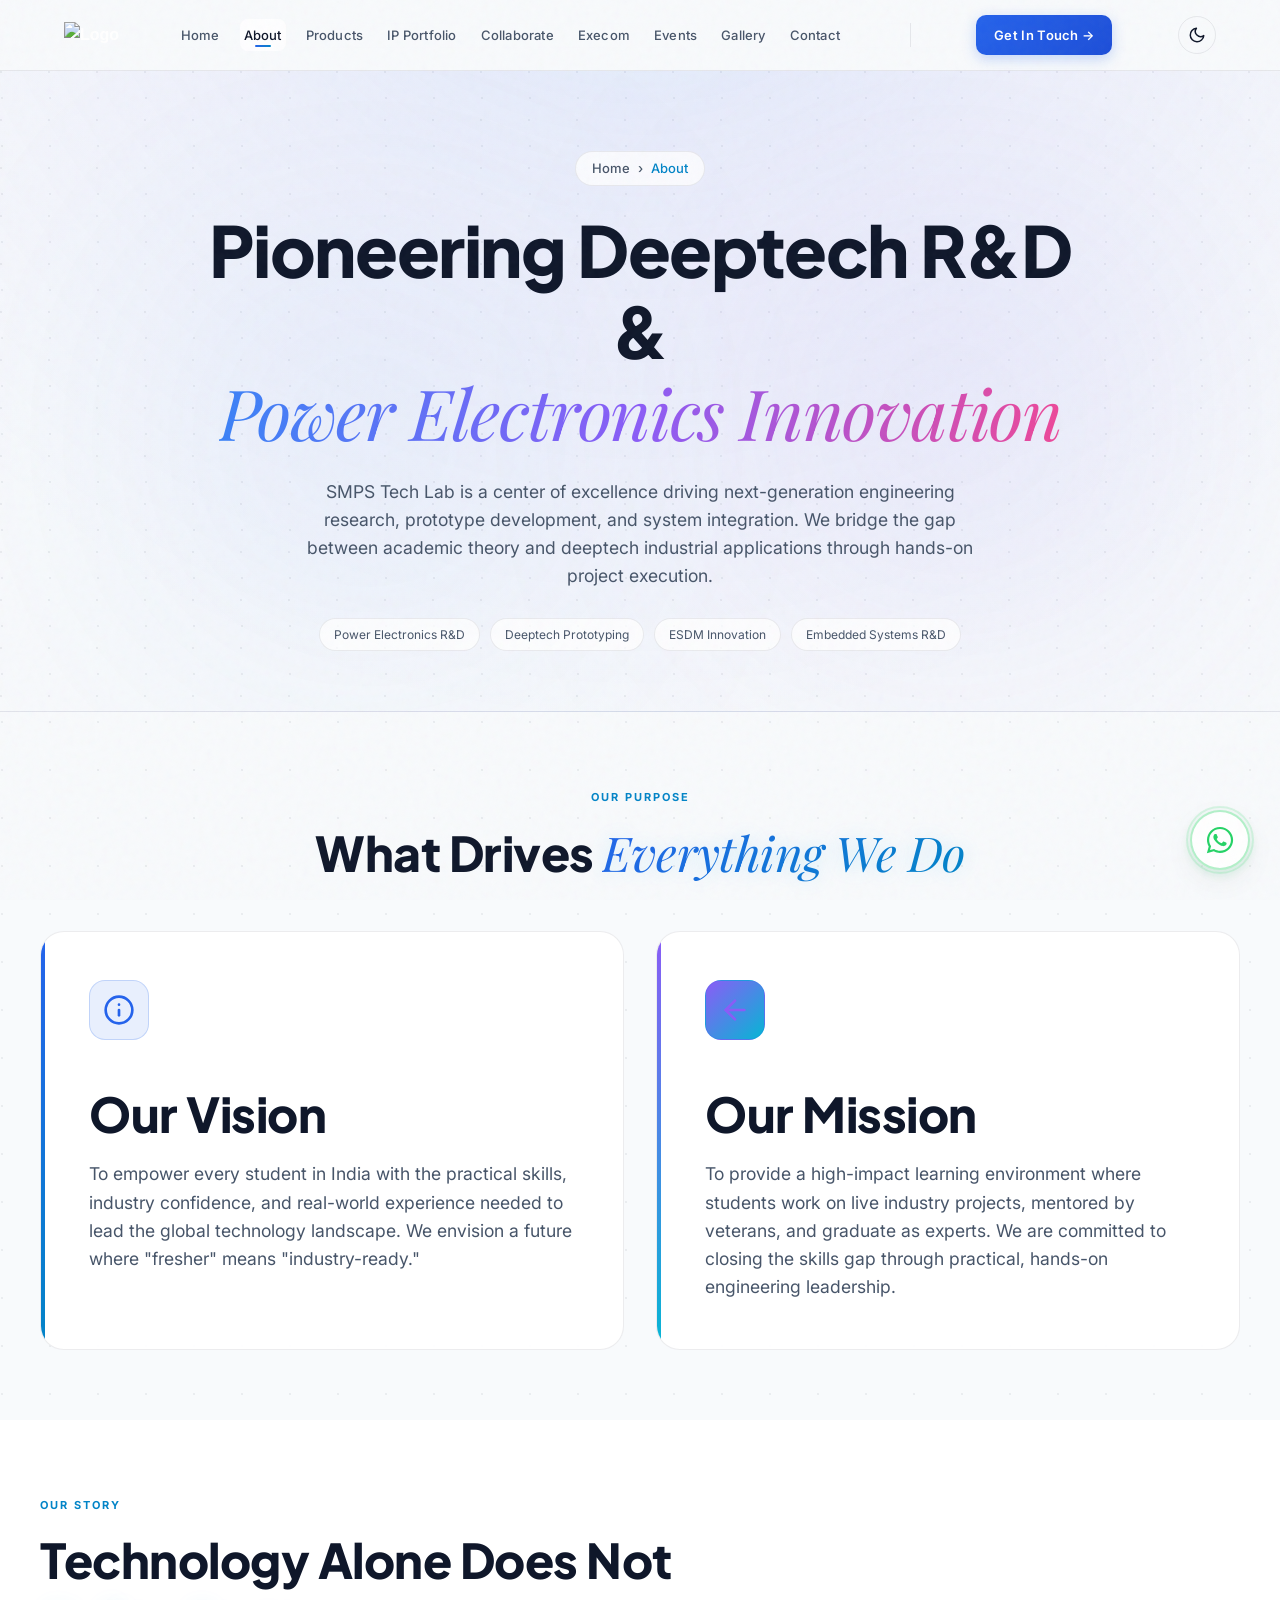
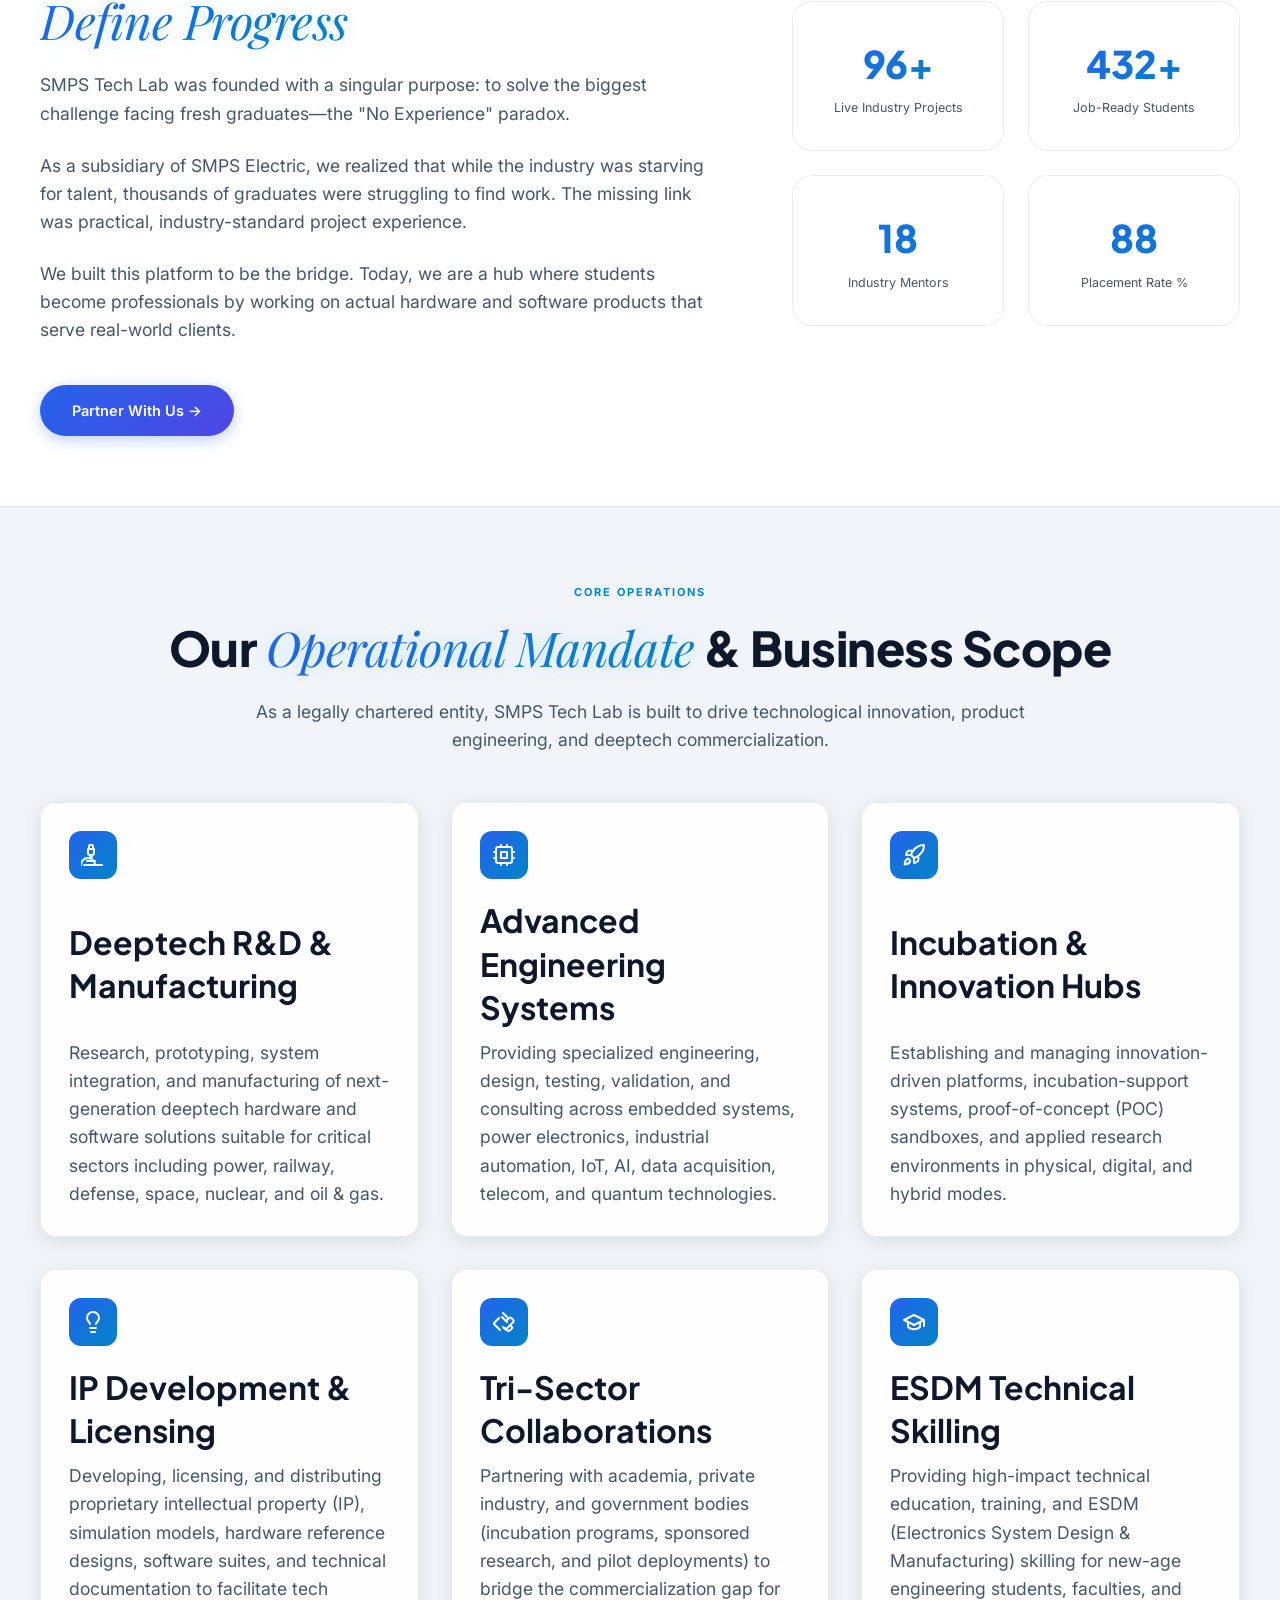
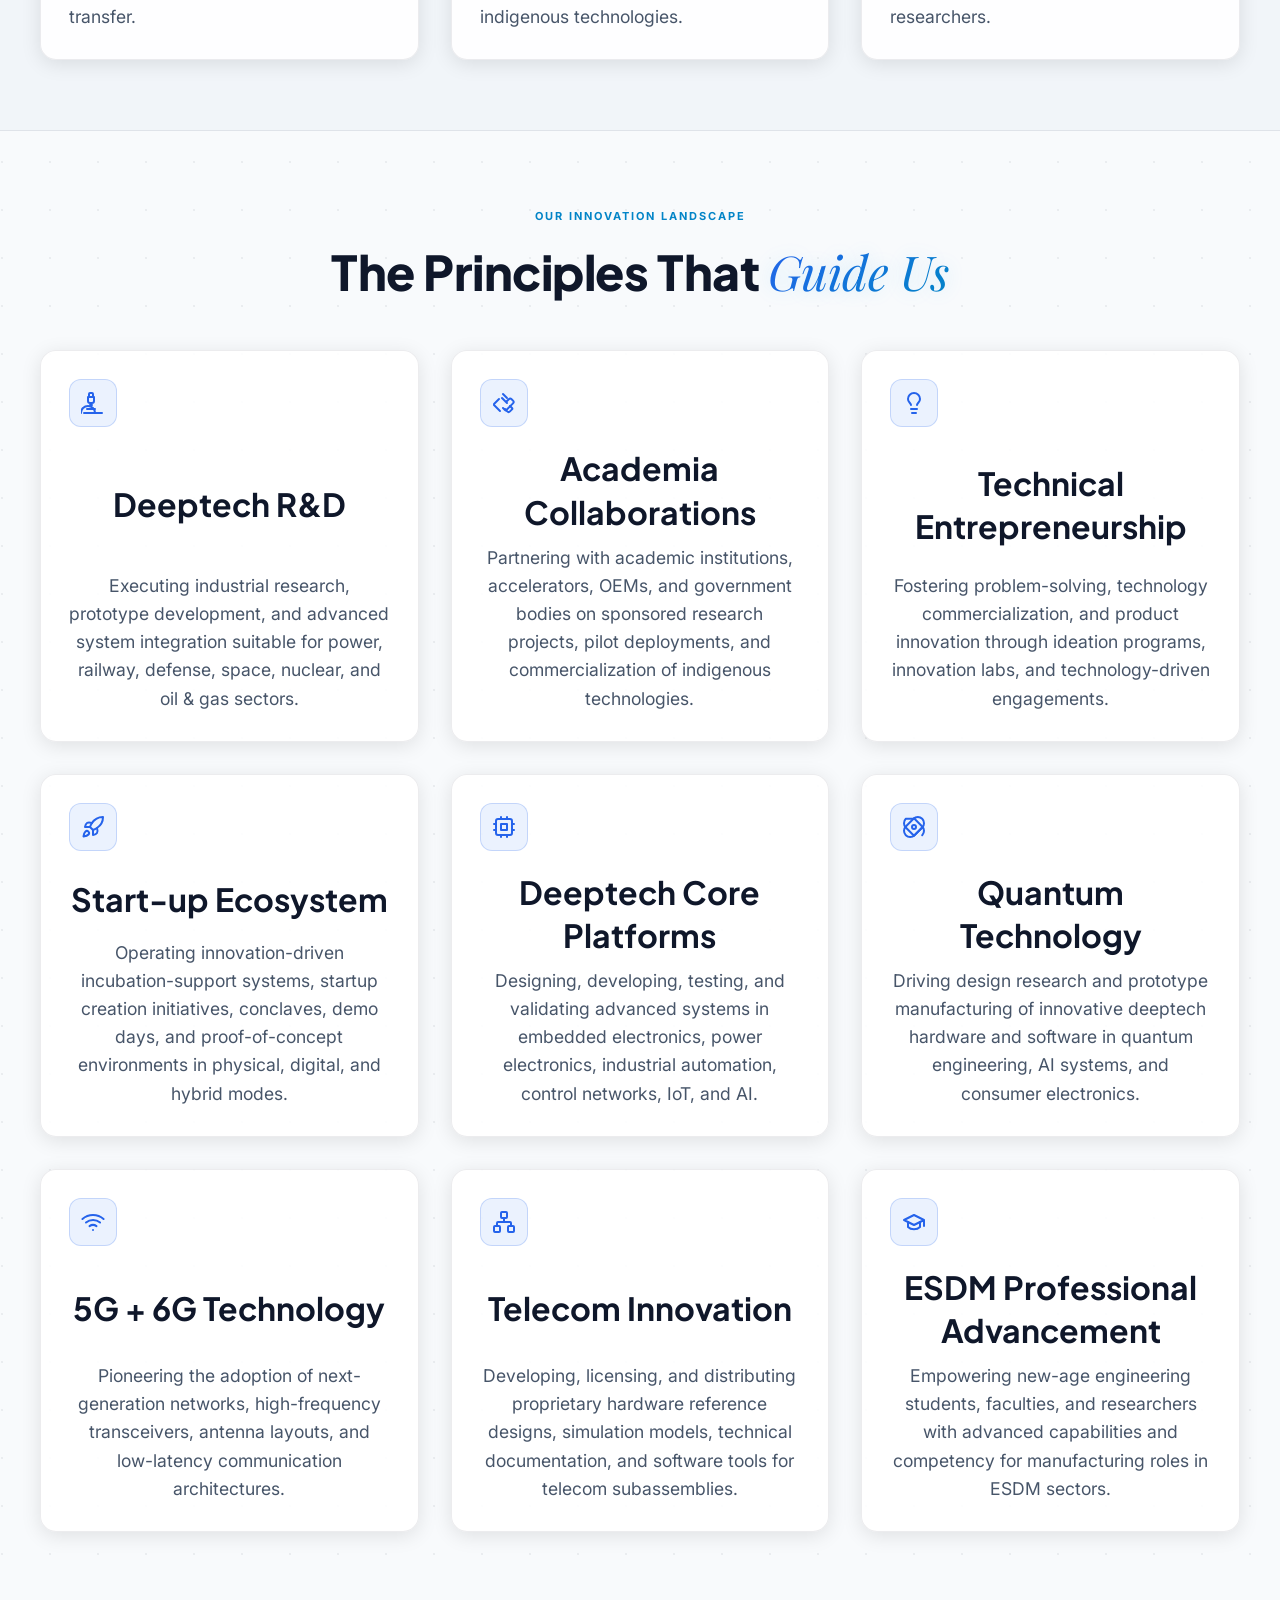
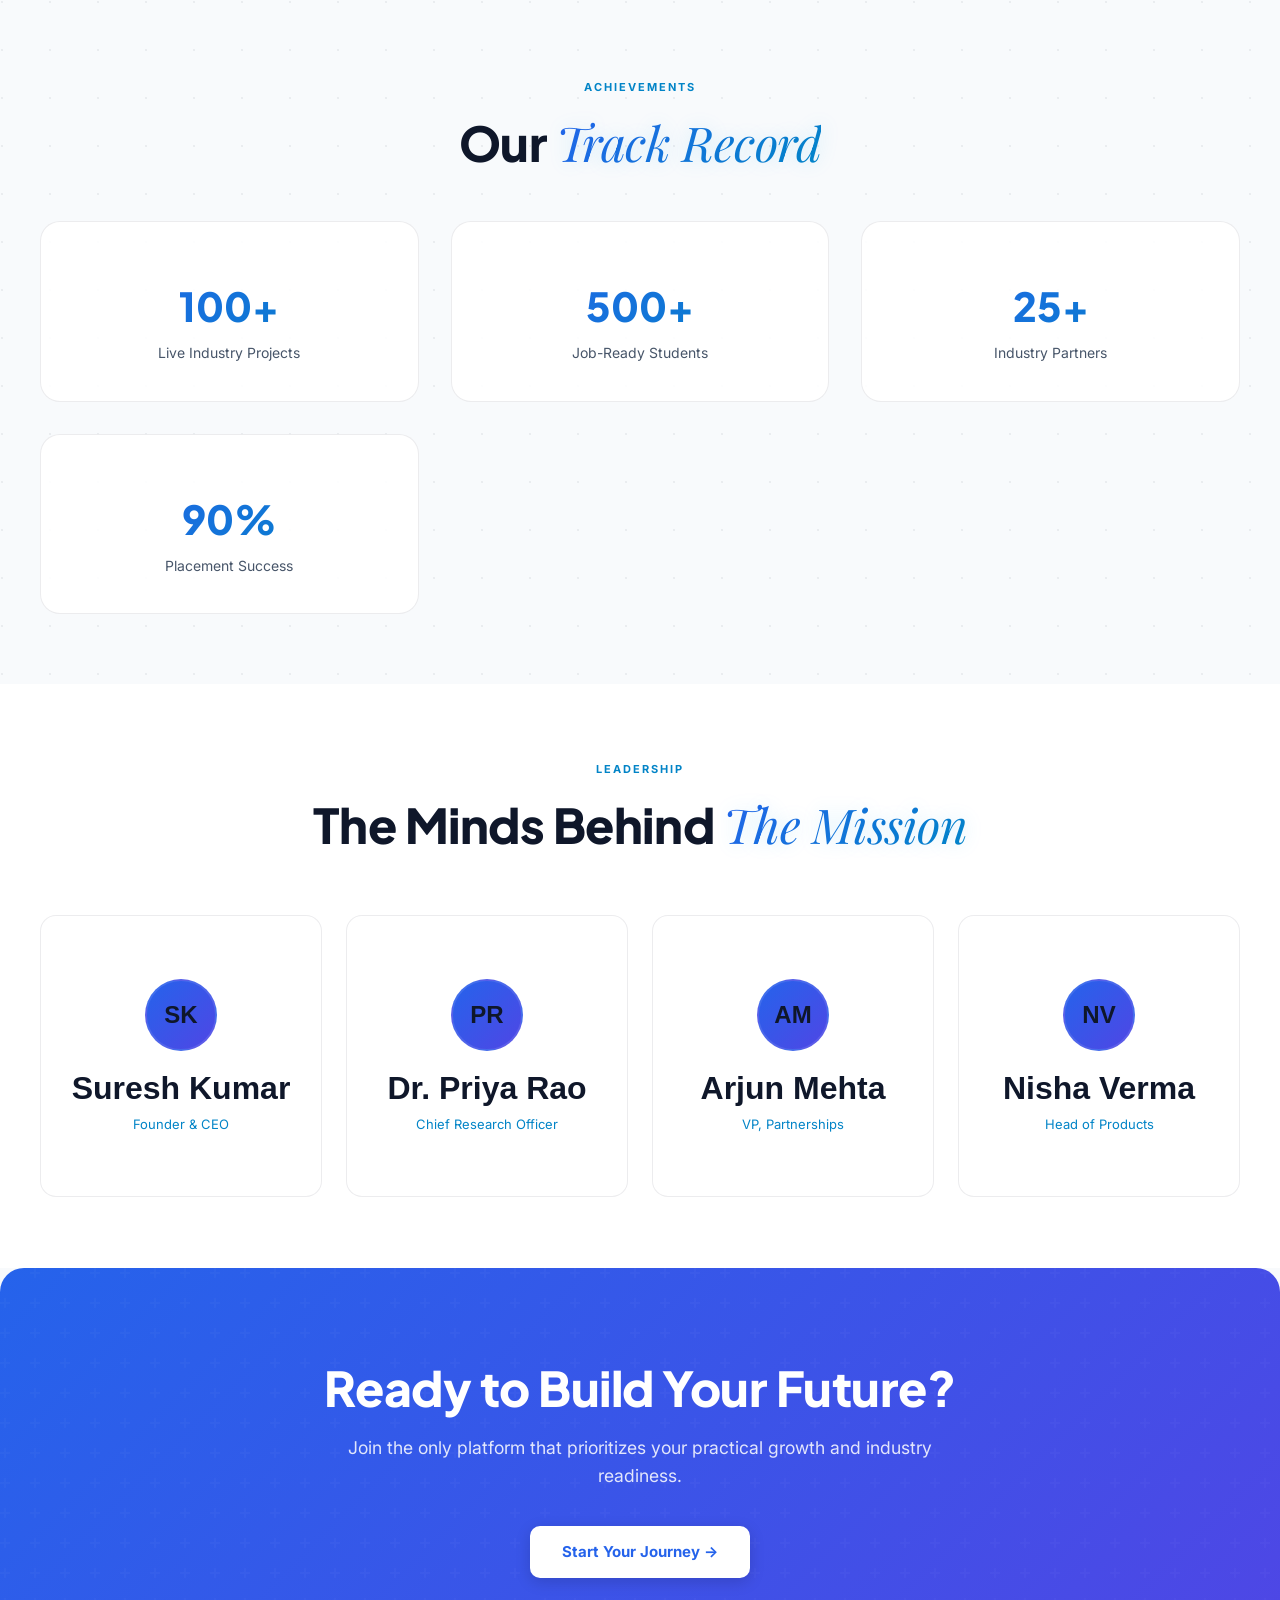
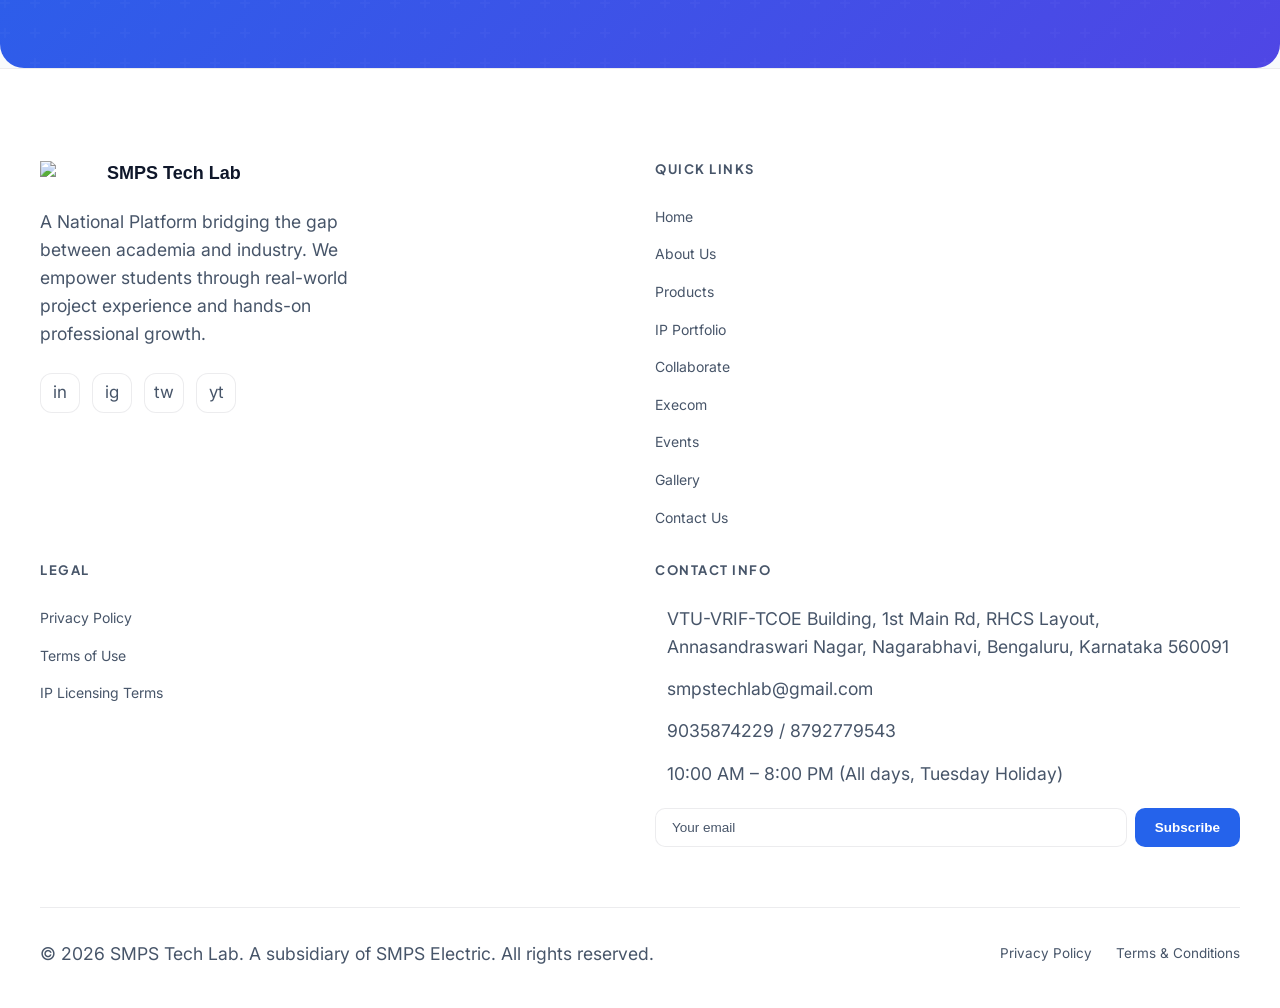
==== commit e2169b26: "Update website pages, admin panel, and database" ====
--- a/about.html
+++ b/about.html
@@ -1043,68 +1043,68 @@
     <section>
         <div class="section-inner">
             <div class="reveal" style="text-align:center;margin-bottom:0;">
-                <div class="section-badge">Our Values</div>
+                <div class="section-badge" id="aboutValBadge">Our Innovation Landscape</div>
                 <h2 class="section-title" id="aboutValTitle">The Principles That <span>Guide Us</span></h2>
                     <div class="values-grid" id="valGrid">
                 <div class="card reveal">
                     <div class="card-icon" style="background: rgba(59, 130, 246, 0.1); color: var(--accent); width: 48px; height: 48px; border-radius: 12px; display: flex; align-items: center; justify-content: center; margin-bottom: 20px;">
-                        <i data-lucide="microscope" style="width: 24px; height: 24px;"></i>
+                        <svg width="24" height="24" viewBox="0 0 24 24" fill="none" stroke="currentColor" stroke-width="2" stroke-linecap="round" stroke-linejoin="round"><path d="M6 18h8"/><path d="M3 22h18"/><path d="M14 22a7 7 0 1 0-14 0"/><path d="M9 14h2"/><path d="M9 12a2 2 0 0 1-2-2V6h6v4a2 2 0 0 1-2 2Z"/><path d="M12 6V3a1 1 0 0 0-1-1H9a1 1 0 0 0-1 1v3"/></svg>
                     </div>
                     <h3>Deeptech R&D</h3>
                     <p>Executing industrial research, prototype development, and advanced system integration suitable for power, railway, defense, space, nuclear, and oil & gas sectors.</p>
                 </div>
                 <div class="card reveal">
                     <div class="card-icon" style="background: rgba(59, 130, 246, 0.1); color: var(--accent); width: 48px; height: 48px; border-radius: 12px; display: flex; align-items: center; justify-content: center; margin-bottom: 20px;">
-                        <i data-lucide="handshake" style="width: 24px; height: 24px;"></i>
+                        <svg width="24" height="24" viewBox="0 0 24 24" fill="none" stroke="currentColor" stroke-width="2" stroke-linecap="round" stroke-linejoin="round"><path d="m11 17 2 2a1 1 0 0 0 1.4 0l6.6-6.6a2 2 0 0 0 0-2.8l-1.4-1.4a2 2 0 0 0-2.8 0L15 10"/><path d="m18 15 2 2a1 1 0 0 1 0 1.4l-2 2a2 2 0 0 1-2.8 0L13 18"/><path d="m2 14 6 6"/><path d="M7 8 2 13"/><path d="m11 3 4 4"/><path d="m10 7 5 5"/></svg>
                     </div>
                     <h3>Academia Collaborations</h3>
                     <p>Partnering with academic institutions, accelerators, OEMs, and government bodies on sponsored research projects, pilot deployments, and commercialization of indigenous technologies.</p>
                 </div>
                 <div class="card reveal">
                     <div class="card-icon" style="background: rgba(59, 130, 246, 0.1); color: var(--accent); width: 48px; height: 48px; border-radius: 12px; display: flex; align-items: center; justify-content: center; margin-bottom: 20px;">
-                        <i data-lucide="lightbulb" style="width: 24px; height: 24px;"></i>
+                        <svg width="24" height="24" viewBox="0 0 24 24" fill="none" stroke="currentColor" stroke-width="2" stroke-linecap="round" stroke-linejoin="round"><path d="M15 14c.2-1 .7-1.7 1.5-2.5 1-1 1.5-2.2 1.5-3.5A6 6 0 0 0 6 8c0 1 .2 2.2 1.5 3.5.7.7 1.3 1.5 1.5 2.5"/><path d="M9 18h6"/><path d="M10 22h4"/></svg>
                     </div>
                     <h3>Technical Entrepreneurship</h3>
                     <p>Fostering problem-solving, technology commercialization, and product innovation through ideation programs, innovation labs, and technology-driven engagements.</p>
                 </div>
                 <div class="card reveal">
                     <div class="card-icon" style="background: rgba(59, 130, 246, 0.1); color: var(--accent); width: 48px; height: 48px; border-radius: 12px; display: flex; align-items: center; justify-content: center; margin-bottom: 20px;">
-                        <i data-lucide="rocket" style="width: 24px; height: 24px;"></i>
+                        <svg width="24" height="24" viewBox="0 0 24 24" fill="none" stroke="currentColor" stroke-width="2" stroke-linecap="round" stroke-linejoin="round"><path d="M4.5 16.5c-1.5 1.26-2 5-2 5s3.74-.5 5-2c.71-.84.7-2.13-.09-2.91a2.18 2.18 0 0 0-2.91-.09z"/><path d="m12 15-3-3a22 22 0 0 1 2-3.95A12.88 12.88 0 0 1 22 2c0 2.72-.78 7.5-6 11a22.35 22.35 0 0 1-4 2z"/><path d="M9 12H4s.55-3.03 2-4c1.62-1.08 5 0 5 0"/><path d="M12 15v5s3.03-.55 4-2c1.08-1.62 0-5 0-5"/></svg>
                     </div>
                     <h3>Start-up Ecosystem</h3>
                     <p>Operating innovation-driven incubation-support systems, startup creation initiatives, conclaves, demo days, and proof-of-concept environments in physical, digital, and hybrid modes.</p>
                 </div>
                 <div class="card reveal">
                     <div class="card-icon" style="background: rgba(59, 130, 246, 0.1); color: var(--accent); width: 48px; height: 48px; border-radius: 12px; display: flex; align-items: center; justify-content: center; margin-bottom: 20px;">
-                        <i data-lucide="cpu" style="width: 24px; height: 24px;"></i>
+                        <svg width="24" height="24" viewBox="0 0 24 24" fill="none" stroke="currentColor" stroke-width="2" stroke-linecap="round" stroke-linejoin="round"><rect x="4" y="4" width="16" height="16" rx="2"/><rect x="9" y="9" width="6" height="6"/><path d="M15 2v2"/><path d="M15 20v2"/><path d="M2 15h2"/><path d="M2 9h2"/><path d="M20 15h2"/><path d="M20 9h2"/><path d="M9 2v2"/><path d="M9 20v2"/></svg>
                     </div>
                     <h3>Deeptech Core Platforms</h3>
                     <p>Designing, developing, testing, and validating advanced systems in embedded electronics, power electronics, industrial automation, control networks, IoT, and AI.</p>
                 </div>
                 <div class="card reveal">
                     <div class="card-icon" style="background: rgba(59, 130, 246, 0.1); color: var(--accent); width: 48px; height: 48px; border-radius: 12px; display: flex; align-items: center; justify-content: center; margin-bottom: 20px;">
-                        <i data-lucide="atom" style="width: 24px; height: 24px;"></i>
+                        <svg width="24" height="24" viewBox="0 0 24 24" fill="none" stroke="currentColor" stroke-width="2" stroke-linecap="round" stroke-linejoin="round"><circle cx="12" cy="12" r="2"/><path d="M20.2 20.2c2.4-2.4 2.4-6.3 0-8.7L12 3.3 3.8 11.5c-2.4 2.4-2.4 6.3 0 8.7 2.4 2.4 6.3 2.4 8.7 0l7.7-7.7"/><path d="M3.8 3.8c-2.4 2.4-2.4 6.3 0 8.7L12 20.7l8.2-8.2c2.4-2.4 2.4-6.3 0-8.7-2.4-2.4-6.3-2.4-8.7 0L3.8 3.8z"/></svg>
                     </div>
                     <h3>Quantum Technology</h3>
                     <p>Driving design research and prototype manufacturing of innovative deeptech hardware and software in quantum engineering, AI systems, and consumer electronics.</p>
                 </div>
                 <div class="card reveal">
                     <div class="card-icon" style="background: rgba(59, 130, 246, 0.1); color: var(--accent); width: 48px; height: 48px; border-radius: 12px; display: flex; align-items: center; justify-content: center; margin-bottom: 20px;">
-                        <i data-lucide="wifi" style="width: 24px; height: 24px;"></i>
+                        <svg width="24" height="24" viewBox="0 0 24 24" fill="none" stroke="currentColor" stroke-width="2" stroke-linecap="round" stroke-linejoin="round"><path d="M5 12.55a11 11 0 0 1 14.08 0"/><path d="M1.42 9a16 16 0 0 1 21.16 0"/><path d="M8.53 16.11a6 6 0 0 1 6.95 0"/><line x1="12" y1="20" x2="12.01" y2="20"/></svg>
                     </div>
                     <h3>5G + 6G Technology</h3>
                     <p>Pioneering the adoption of next-generation networks, high-frequency transceivers, antenna layouts, and low-latency communication architectures.</p>
                 </div>
                 <div class="card reveal">
                     <div class="card-icon" style="background: rgba(59, 130, 246, 0.1); color: var(--accent); width: 48px; height: 48px; border-radius: 12px; display: flex; align-items: center; justify-content: center; margin-bottom: 20px;">
-                        <i data-lucide="network" style="width: 24px; height: 24px;"></i>
+                        <svg width="24" height="24" viewBox="0 0 24 24" fill="none" stroke="currentColor" stroke-width="2" stroke-linecap="round" stroke-linejoin="round"><rect x="16" y="16" width="6" height="6" rx="1"/><rect x="2" y="16" width="6" height="6" rx="1"/><rect x="9" y="2" width="6" height="6" rx="1"/><path d="M5 16v-3a1 1 0 0 1 1-1h12a1 1 0 0 1 1 1v3"/><path d="M12 12V8"/></svg>
                     </div>
                     <h3>Telecom Innovation</h3>
                     <p>Developing, licensing, and distributing proprietary hardware reference designs, simulation models, technical documentation, and software tools for telecom subassemblies.</p>
                 </div>
                 <div class="card reveal">
                     <div class="card-icon" style="background: rgba(59, 130, 246, 0.1); color: var(--accent); width: 48px; height: 48px; border-radius: 12px; display: flex; align-items: center; justify-content: center; margin-bottom: 20px;">
-                        <i data-lucide="graduation-cap" style="width: 24px; height: 24px;"></i>
+                        <svg width="24" height="24" viewBox="0 0 24 24" fill="none" stroke="currentColor" stroke-width="2" stroke-linecap="round" stroke-linejoin="round"><path d="M22 10v6M2 10l10-5 10 5-10 5z"/><path d="M6 12v5c3 3 9 3 12 0v-5"/></svg>
                     </div>
                     <h3>ESDM Professional Advancement</h3>
                     <p>Empowering new-age engineering students, faculties, and researchers with advanced capabilities and competency for manufacturing roles in ESDM sectors.</p>
@@ -1354,6 +1354,42 @@
             return {};
         }
 
+        function getDomainIconSvg(iconName) {
+            const lower = String(iconName || '').toLowerCase().trim();
+            if (lower === 'microscope' || lower.includes('rd') || lower.includes('research') || lower.includes('deeptech')) {
+                return `<svg width="24" height="24" viewBox="0 0 24 24" fill="none" stroke="currentColor" stroke-width="2" stroke-linecap="round" stroke-linejoin="round"><path d="M6 18h8"/><path d="M3 22h18"/><path d="M14 22a7 7 0 1 0-14 0"/><path d="M9 14h2"/><path d="M9 12a2 2 0 0 1-2-2V6h6v4a2 2 0 0 1-2 2Z"/><path d="M12 6V3a1 1 0 0 0-1-1H9a1 1 0 0 0-1 1v3"/></svg>`;
+            }
+            if (lower === 'cpu' || lower.includes('core') || lower.includes('hardware') || lower.includes('platform') || lower.includes('circuit') || lower.includes('system')) {
+                return `<svg width="24" height="24" viewBox="0 0 24 24" fill="none" stroke="currentColor" stroke-width="2" stroke-linecap="round" stroke-linejoin="round"><rect x="4" y="4" width="16" height="16" rx="2"/><rect x="9" y="9" width="6" height="6"/><path d="M15 2v2"/><path d="M15 20v2"/><path d="M2 15h2"/><path d="M2 9h2"/><path d="M20 15h2"/><path d="M20 9h2"/><path d="M9 2v2"/><path d="M9 20v2"/></svg>`;
+            }
+            if (lower === 'atom' || lower.includes('quantum')) {
+                return `<svg width="24" height="24" viewBox="0 0 24 24" fill="none" stroke="currentColor" stroke-width="2" stroke-linecap="round" stroke-linejoin="round"><circle cx="12" cy="12" r="2"/><path d="M20.2 20.2c2.4-2.4 2.4-6.3 0-8.7L12 3.3 3.8 11.5c-2.4 2.4-2.4 6.3 0 8.7 2.4 2.4 6.3 2.4 8.7 0l7.7-7.7"/><path d="M3.8 3.8c-2.4 2.4-2.4 6.3 0 8.7L12 20.7l8.2-8.2c2.4-2.4 2.4-6.3 0-8.7-2.4-2.4-6.3-2.4-8.7 0L3.8 3.8z"/></svg>`;
+            }
+            if (lower === 'wifi' || lower.includes('5g') || lower.includes('6g') || lower.includes('wireless')) {
+                return `<svg width="24" height="24" viewBox="0 0 24 24" fill="none" stroke="currentColor" stroke-width="2" stroke-linecap="round" stroke-linejoin="round"><path d="M5 12.55a11 11 0 0 1 14.08 0"/><path d="M1.42 9a16 16 0 0 1 21.16 0"/><path d="M8.53 16.11a6 6 0 0 1 6.95 0"/><line x1="12" y1="20" x2="12.01" y2="20"/></svg>`;
+            }
+            if (lower === 'network' || lower.includes('telecom')) {
+                return `<svg width="24" height="24" viewBox="0 0 24 24" fill="none" stroke="currentColor" stroke-width="2" stroke-linecap="round" stroke-linejoin="round"><rect x="16" y="16" width="6" height="6" rx="1"/><rect x="2" y="16" width="6" height="6" rx="1"/><rect x="9" y="2" width="6" height="6" rx="1"/><path d="M5 16v-3a1 1 0 0 1 1-1h12a1 1 0 0 1 1 1v3"/><path d="M12 12V8"/></svg>`;
+            }
+            if (lower === 'handshake' || lower.includes('collab') || lower.includes('partner') || lower.includes('academia')) {
+                return `<svg width="24" height="24" viewBox="0 0 24 24" fill="none" stroke="currentColor" stroke-width="2" stroke-linecap="round" stroke-linejoin="round"><path d="m11 17 2 2a1 1 0 0 0 1.4 0l6.6-6.6a2 2 0 0 0 0-2.8l-1.4-1.4a2 2 0 0 0-2.8 0L15 10"/><path d="m18 15 2 2a1 1 0 0 1 0 1.4l-2 2a2 2 0 0 1-2.8 0L13 18"/><path d="m2 14 6 6"/><path d="M7 8 2 13"/><path d="m11 3 4 4"/><path d="m10 7 5 5"/></svg>`;
+            }
+            if (lower === 'lightbulb' || lower.includes('entrepreneur') || lower.includes('idea') || lower.includes('innovat')) {
+                return `<svg width="24" height="24" viewBox="0 0 24 24" fill="none" stroke="currentColor" stroke-width="2" stroke-linecap="round" stroke-linejoin="round"><path d="M15 14c.2-1 .7-1.7 1.5-2.5 1-1 1.5-2.2 1.5-3.5A6 6 0 0 0 6 8c0 1 .2 2.2 1.5 3.5.7.7 1.3 1.5 1.5 2.5"/><path d="M9 18h6"/><path d="M10 22h4"/></svg>`;
+            }
+            if (lower === 'rocket' || lower.includes('startup') || lower.includes('hub') || lower.includes('incubat')) {
+                return `<svg width="24" height="24" viewBox="0 0 24 24" fill="none" stroke="currentColor" stroke-width="2" stroke-linecap="round" stroke-linejoin="round"><path d="M4.5 16.5c-1.5 1.26-2 5-2 5s3.74-.5 5-2c.71-.84.7-2.13-.09-2.91a2.18 2.18 0 0 0-2.91-.09z"/><path d="m12 15-3-3a22 22 0 0 1 2-3.95A12.88 12.88 0 0 1 22 2c0 2.72-.78 7.5-6 11a22.35 22.35 0 0 1-4 2z"/><path d="M9 12H4s.55-3.03 2-4c1.62-1.08 5 0 5 0"/><path d="M12 15v5s3.03-.55 4-2c1.08-1.62 0-5 0-5"/></svg>`;
+            }
+            if (lower === 'graduation-cap' || lower.includes('esdm') || lower.includes('skill') || lower.includes('edu') || lower.includes('student')) {
+                return `<svg width="24" height="24" viewBox="0 0 24 24" fill="none" stroke="currentColor" stroke-width="2" stroke-linecap="round" stroke-linejoin="round"><path d="M22 10v6M2 10l10-5 10 5-10 5z"/><path d="M6 12v5c3 3 9 3 12 0v-5"/></svg>`;
+            }
+            if (lower === 'shield' || lower.includes('patent') || lower.includes('ip') || lower.includes('license')) {
+                return `<svg width="24" height="24" viewBox="0 0 24 24" fill="none" stroke="currentColor" stroke-width="2" stroke-linecap="round" stroke-linejoin="round"><path d="M12 22s8-4 8-10V5l-8-3-8 3v7c0 6 8 10 8 10z"/><path d="m9 12 2 2 4-4"/></svg>`;
+            }
+            // Domain-appropriate high-tech hub fallback (NEVER a generic star)
+            return `<svg width="24" height="24" viewBox="0 0 24 24" fill="none" stroke="currentColor" stroke-width="2" stroke-linecap="round" stroke-linejoin="round"><circle cx="12" cy="12" r="10"/><polygon points="16.24 7.76 14.12 14.12 7.76 16.24 9.88 9.88 16.24 7.76"/></svg>`;
+        }
+
         function renderTeamCards(team) {
             const container = document.getElementById('teamGrid');
             if (!container) return;
@@ -1369,10 +1405,11 @@
                 const name = String(member.name || '').trim();
                 const role = String(member.role || '').trim();
                 const bio = String(member.bio || '').trim();
+                const img = member.img ? String(member.img).trim() : '';
 
                 return `
                     <div class="team-card reveal" onclick="openAboutMemberModal(${index})">
-                        <div class="avatar">${initials || 'TE'}</div>
+                        ${img ? `<img src="${img}" class="avatar" style="object-fit:cover; width:64px; height:64px; border-radius:50%; border:2px solid var(--accent); margin:0 auto 16px auto; display:block;" onerror="this.outerHTML='<div class=\\'avatar\\'>${initials || 'TE'}</div>'">` : `<div class="avatar">${initials || 'TE'}</div>`}
                         <h3>${name || 'Team Member'}</h3>
                         <div class="role">${role || 'Team Role'}</div>
                         <p>${bio || ''}</p>
@@ -1388,7 +1425,7 @@
             container.innerHTML = ops.map(op => `
                 <div class="card reveal">
                     <div class="card-icon" style="background: linear-gradient(135deg, var(--accent), var(--accent2)); color: white; width: 48px; height: 48px; border-radius: 12px; display: flex; align-items: center; justify-content: center; margin-bottom: 20px;">
-                        <i data-lucide="${op.icon || 'star'}" style="width: 24px; height: 24px;"></i>
+                        ${getDomainIconSvg(op.icon || op.title)}
                     </div>
                     <h3>${op.title || ''}</h3>
                     <p>${op.desc || ''}</p>
@@ -1403,7 +1440,7 @@
             container.innerHTML = vals.map(val => `
                 <div class="card reveal">
                     <div class="card-icon" style="background: rgba(59, 130, 246, 0.1); color: var(--accent); width: 48px; height: 48px; border-radius: 12px; display: flex; align-items: center; justify-content: center; margin-bottom: 20px;">
-                        <i data-lucide="${val.icon || 'star'}" style="width: 24px; height: 24px;"></i>
+                        ${getDomainIconSvg(val.icon || val.title)}
                     </div>
                     <h3>${val.title || ''}</h3>
                     <p>${val.desc || ''}</p>
@@ -1472,6 +1509,7 @@
             if (aboutData.coreTitle) document.getElementById('aboutCoreTitle').innerHTML = aboutData.coreTitle;
             if (aboutData.coreSub) document.getElementById('aboutCoreSub').textContent = aboutData.coreSub;
             if (aboutData.valTitle) document.getElementById('aboutValTitle').innerHTML = aboutData.valTitle;
+            if (aboutData.valBadge && document.getElementById('aboutValBadge')) document.getElementById('aboutValBadge').textContent = aboutData.valBadge;
             if (aboutData.achTitle) document.getElementById('aboutAchTitle').innerHTML = aboutData.achTitle;
 
             const teamToRender = (Array.isArray(aboutData.team) && aboutData.team.length > 0) ? aboutData.team : defaultAboutData.team;
@@ -1518,10 +1556,12 @@
             const tags = member.tags || defaultTagsMap[initials] || ['Deeptech', 'Engineering'];
             const expertiseTags = tags.map(tag => `<span class="modal-tag">${tag.trim()}</span>`).join('');
 
+            const img = member.img ? String(member.img).trim() : '';
+
             document.getElementById('modalBody').innerHTML = `
                 <div class="modal-content-grid">
                     <div class="modal-left">
-                        <div class="modal-left-avatar">${initials || 'TE'}</div>
+                        ${img ? `<img src="${img}" class="modal-left-avatar" style="object-fit:cover; width:96px; height:96px; border-radius:50%; border:3px solid var(--accent); margin:0 auto 16px auto; display:block;" onerror="this.outerHTML='<div class=\\'modal-left-avatar\\'>${initials || 'TE'}</div>'">` : `<div class="modal-left-avatar">${initials || 'TE'}</div>`}
                         <h2>${name || 'Team Member'}</h2>
                         <div class="modal-left-role">${role || 'Team Role'}</div>
                     </div>
--- a/assets/css/style.css
+++ b/assets/css/style.css
@@ -30,6 +30,21 @@
     --wa-hover-bg: linear-gradient(135deg, #131c2d 0%, #0a0e1a 100%);
     --wa-hover-border: #25d366;
     --wa-hover-color: #20ba5a;
+
+    /* Product Page UI variables (Dark Mode as default) */
+    --prod-bg: #080C14;
+    --prod-surface: #0E1420;
+    --prod-border: rgba(255, 255, 255, 0.07);
+    --prod-border-hover: rgba(59, 130, 246, 0.35);
+    --prod-text: #F1F5F9;
+    --prod-muted: #94A3B8;
+    --prod-subtle: #475569;
+    --prod-blue: #3B82F6;
+    --prod-blue-light: rgba(59, 130, 246, 0.1);
+    --prod-shadow: 0 4px 24px rgba(0, 0, 0, 0.3);
+    --prod-shadow-hover: 0 20px 48px rgba(0, 0, 0, 0.5), 0 4px 16px rgba(59, 130, 246, 0.15);
+    --font-eng: 'Space Grotesk', 'Inter', sans-serif;
+    --font-body: 'Inter', sans-serif;
 }
 
 [data-theme="light"] {
@@ -48,6 +63,19 @@
     --dot-color: rgba(15, 23, 42, 0.06);
     --nav-bg: rgba(248, 250, 252, 0.85);
     --shadow: 0 4px 30px rgba(15, 23, 42, 0.05);
+
+    /* Product Page UI variables (Light Mode) */
+    --prod-bg: #F8FAFC;
+    --prod-surface: #ffffff;
+    --prod-border: rgba(15, 23, 42, 0.08);
+    --prod-border-hover: rgba(37, 99, 235, 0.25);
+    --prod-text: #0F172A;
+    --prod-muted: #64748B;
+    --prod-subtle: #94A3B8;
+    --prod-blue: #2563EB;
+    --prod-blue-light: rgba(37, 99, 235, 0.07);
+    --prod-shadow: 0 4px 24px rgba(15, 23, 42, 0.06);
+    --prod-shadow-hover: 0 20px 48px rgba(15, 23, 42, 0.12), 0 4px 16px rgba(37, 99, 235, 0.08);
     
     /* Light Mode Theme-aware WhatsApp variables */
     --wa-bg: #ffffff;
@@ -2255,93 +2283,188 @@
     margin-top: 60px;
 }
 
+/* ── PRODUCT CARD — INDUSTRIAL FLAGSHIP ───────────── */
 .product-card {
-    background: var(--card);
-    border: 1px solid var(--border);
-    border-radius: 16px;
+    background: var(--prod-surface);
+    border: 1px solid var(--prod-border);
+    border-radius: 12px;
     overflow: hidden;
-    transition: all .35s ease;
+    cursor: pointer;
+    transition: transform 0.4s cubic-bezier(0.16, 1, 0.3, 1),
+        box-shadow 0.4s cubic-bezier(0.16, 1, 0.3, 1),
+        border-color 0.4s ease;
+    display: flex;
+    flex-direction: column;
+    box-shadow: var(--prod-shadow);
+    position: relative;
 }
 
 .product-card:hover {
-    transform: translateY(-6px);
-    box-shadow: var(--shadow);
-    border-color: rgba(37, 99, 235, .3);
-}
-
+    transform: translateY(-5px);
+    border-color: var(--prod-blue);
+    box-shadow: var(--prod-shadow-hover);
+}
+
+/* Image Container — dominates (60% coverage) */
 .product-img {
-    height: 180px;
-    background: var(--bg3);
+    aspect-ratio: 16/11;
+    position: relative;
     display: flex;
     align-items: center;
     justify-content: center;
-    position: relative;
     overflow: hidden;
+    background: var(--prod-surface);
+    border-bottom: 1px solid var(--prod-border);
 }
 
 .product-img img {
-    width: 100%;
-    height: 100%;
-    object-fit: cover;
-    transition: transform .6s;
+    width: 85%;
+    height: 85%;
+    object-fit: contain;
+    transition: transform 0.5s cubic-bezier(0.16, 1, 0.3, 1);
+    display: block;
 }
 
 .product-card:hover .product-img img {
-    transform: scale(1.1);
-}
-
-.product-img::after {
-    content: '';
-    position: absolute;
-    inset: 0;
-    background: linear-gradient(to bottom, transparent 60%, var(--card));
-}
-
+    transform: scale(1.02);
+}
+
+/* Minimal Premium Category Badge */
 .product-tag {
     position: absolute;
     top: 14px;
     left: 14px;
-    z-index: 1;
-    background: var(--accent);
-    color: #fff;
+    padding: 4px 10px;
+    border-radius: 4px;
+    font-family: var(--font-eng);
+    font-size: 9.5px;
+    font-weight: 700;
+    letter-spacing: 0.08em;
+    text-transform: uppercase;
+    z-index: 3;
+    white-space: nowrap;
+    background: rgba(248, 250, 252, 0.9);
+    color: var(--prod-muted);
+    border: 1px solid var(--prod-border);
+}
+
+[data-theme="dark"] .product-tag {
+    background: rgba(8, 12, 20, 0.9);
+    color: #94A3B8;
+}
+
+/* Card Body (Increased Whitespace) */
+.product-body {
+    padding: 28px 28px 24px;
+    display: flex;
+    flex-direction: column;
+    flex-grow: 1;
+    gap: 0;
+}
+
+/* Category Label */
+.product-body-cat {
+    font-family: var(--font-eng);
     font-size: 10px;
     font-weight: 700;
-    padding: 4px 10px;
-    border-radius: 100px;
-    letter-spacing: .5px;
-}
-
-.product-body {
-    padding: 20px;
-}
-
+    text-transform: uppercase;
+    letter-spacing: 0.1em;
+    color: var(--prod-blue);
+    margin-bottom: 6px;
+}
+
+/* Product Family Title */
 .product-body h3 {
-    font-family: var(--font-heading);
-    font-size: 17px;
+    font-family: var(--font-eng);
+    font-size: 18px;
     font-weight: 700;
-    margin-bottom: 8px;
-}
-
-.product-body p {
+    color: var(--prod-text);
+    line-height: 1.2;
+    letter-spacing: -0.02em;
+    margin-bottom: 3px;
+    transition: color 0.2s;
+}
+
+.product-card:hover .product-body h3 {
+    color: var(--prod-blue);
+}
+
+/* Product Subtitle / Name */
+.product-subtitle {
     font-size: 13.5px;
-    color: var(--muted);
-    line-height: 1.6;
-    margin-bottom: 16px;
+    font-weight: 500;
+    color: var(--prod-muted);
+    margin-bottom: 12px;
+    line-height: 1.3;
+}
+
+/* Short Engineering Statement */
+.product-statement {
+    font-size: 12.5px;
+    color: var(--prod-subtle);
+    line-height: 1.5;
+    margin-bottom: 20px;
+}
+
+/* Three Premium Specs Highlight Blocks */
+.product-highlights-row {
+    display: flex;
+    justify-content: space-between;
+    align-items: center;
+    border-top: 1px solid var(--prod-border);
+    border-bottom: 1px solid var(--prod-border);
+    padding: 12px 0;
+    margin-bottom: 20px;
+    gap: 8px;
+}
+
+.product-highlight-block {
+    flex: 1;
+    text-align: center;
+}
+
+.product-highlight-block:not(:last-child) {
+    border-right: 1px solid var(--prod-border);
+}
+
+.product-highlight-value {
+    font-family: var(--font-eng);
+    font-size: 14.5px;
+    font-weight: 700;
+    color: var(--prod-text);
+    margin-bottom: 2px;
+}
+
+.product-highlight-label {
+    font-size: 9.5px;
+    font-weight: 600;
+    color: var(--prod-muted);
+    text-transform: uppercase;
+    letter-spacing: 0.05em;
+}
+
+/* Card Footer - Minimal Action Button */
+.product-meta {
+    display: flex;
+    align-items: center;
+    margin-top: auto;
+    padding-top: 4px;
 }
 
 .product-link {
-    font-size: 13.5px;
-    color: var(--accent2);
+    font-family: var(--font-eng);
+    font-size: 13px;
+    font-weight: 700;
+    color: var(--prod-blue) !important;
     text-decoration: none;
-    font-weight: 600;
     display: inline-flex;
     align-items: center;
     gap: 6px;
-    transition: all 0.2s;
-}
-
-.product-link:hover {
-    gap: 10px;
+    transition: transform 0.2s ease;
+}
+
+.product-card:hover .product-link {
+    transform: translateX(3px);
 }
 
 /* IP SECTION */
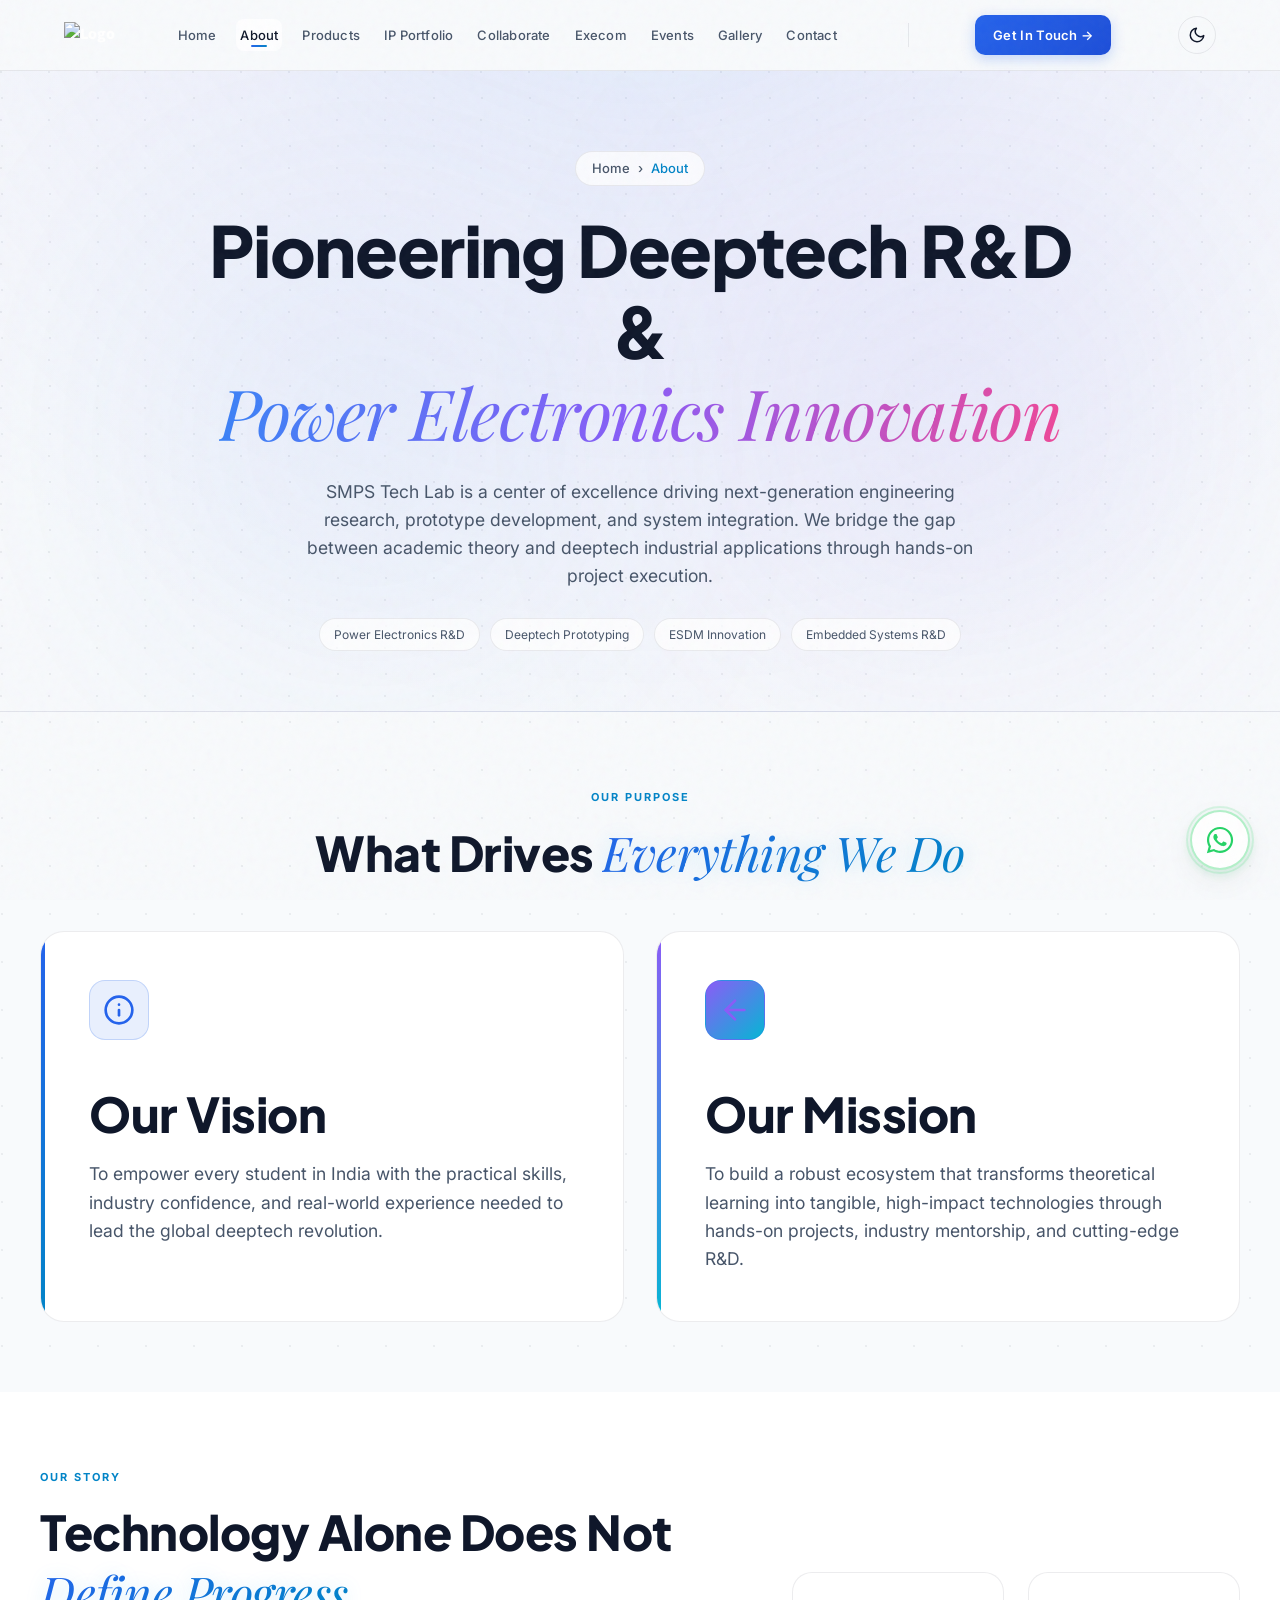
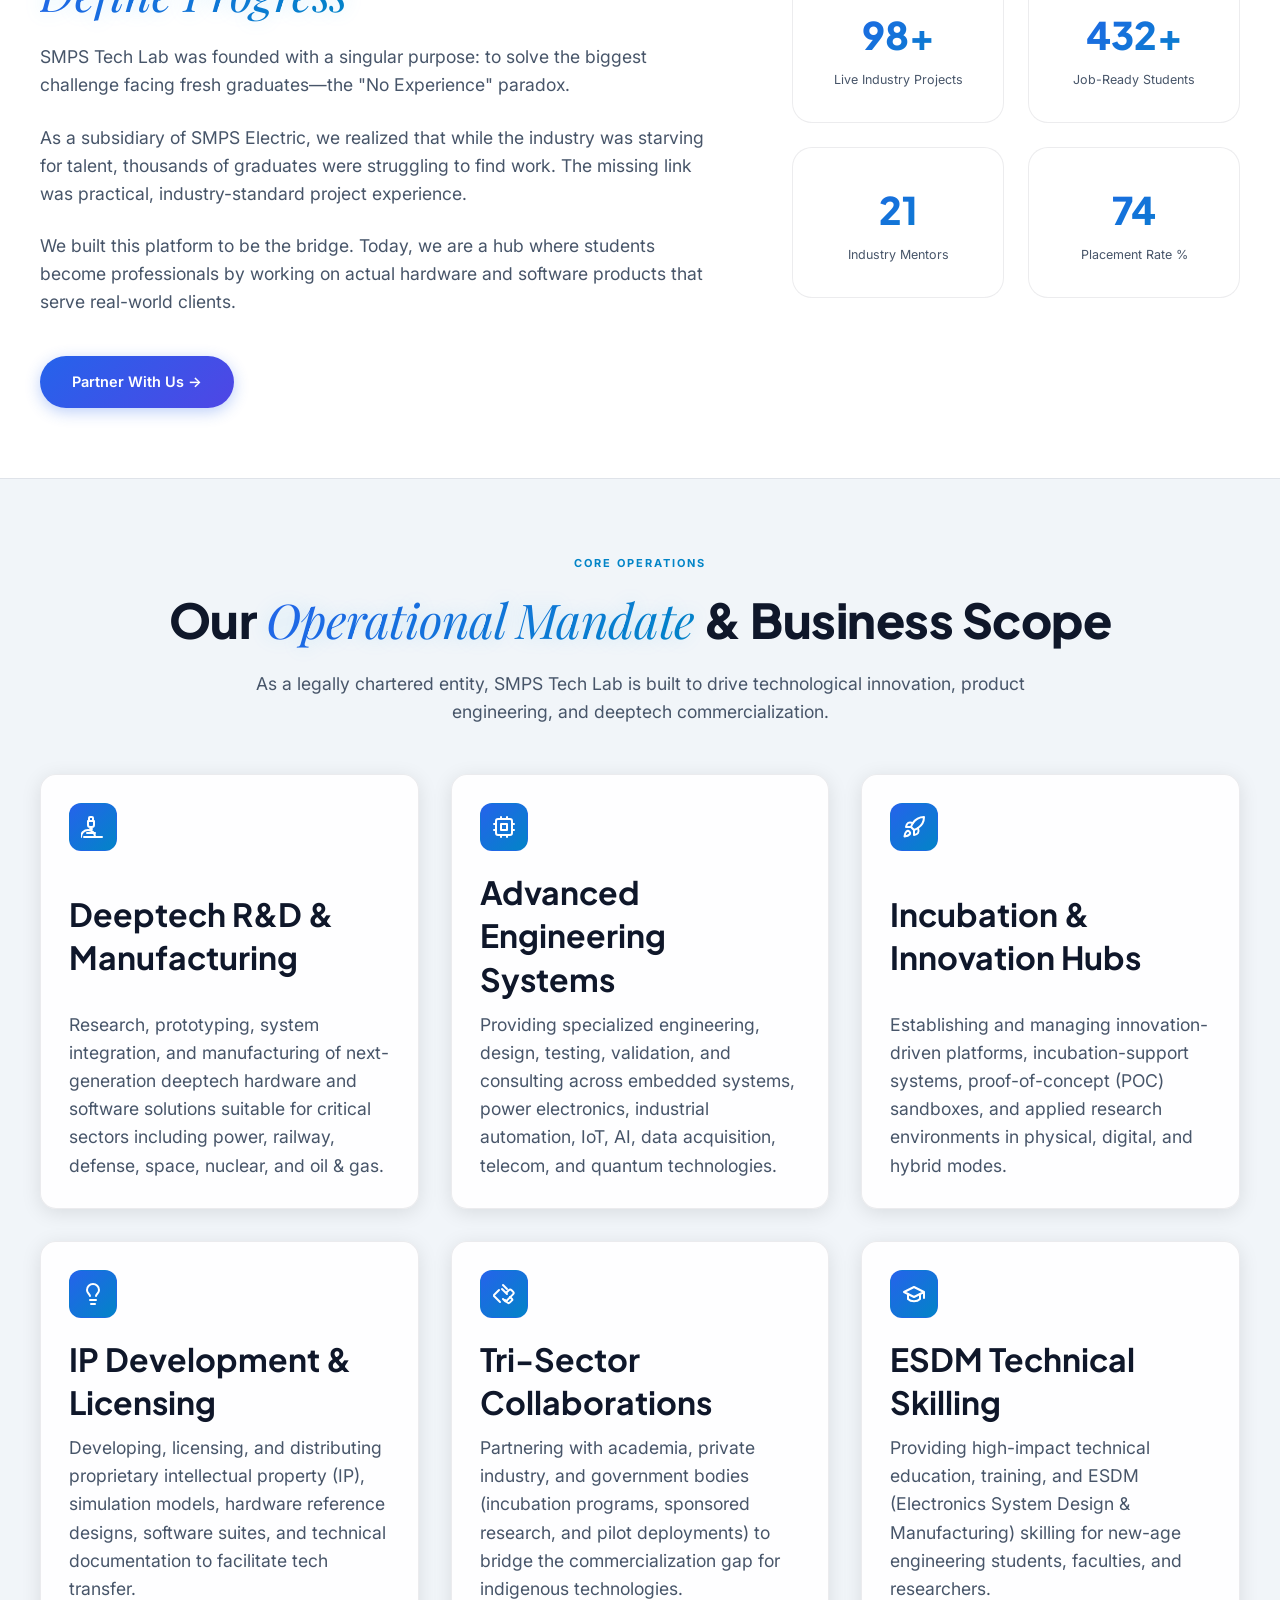
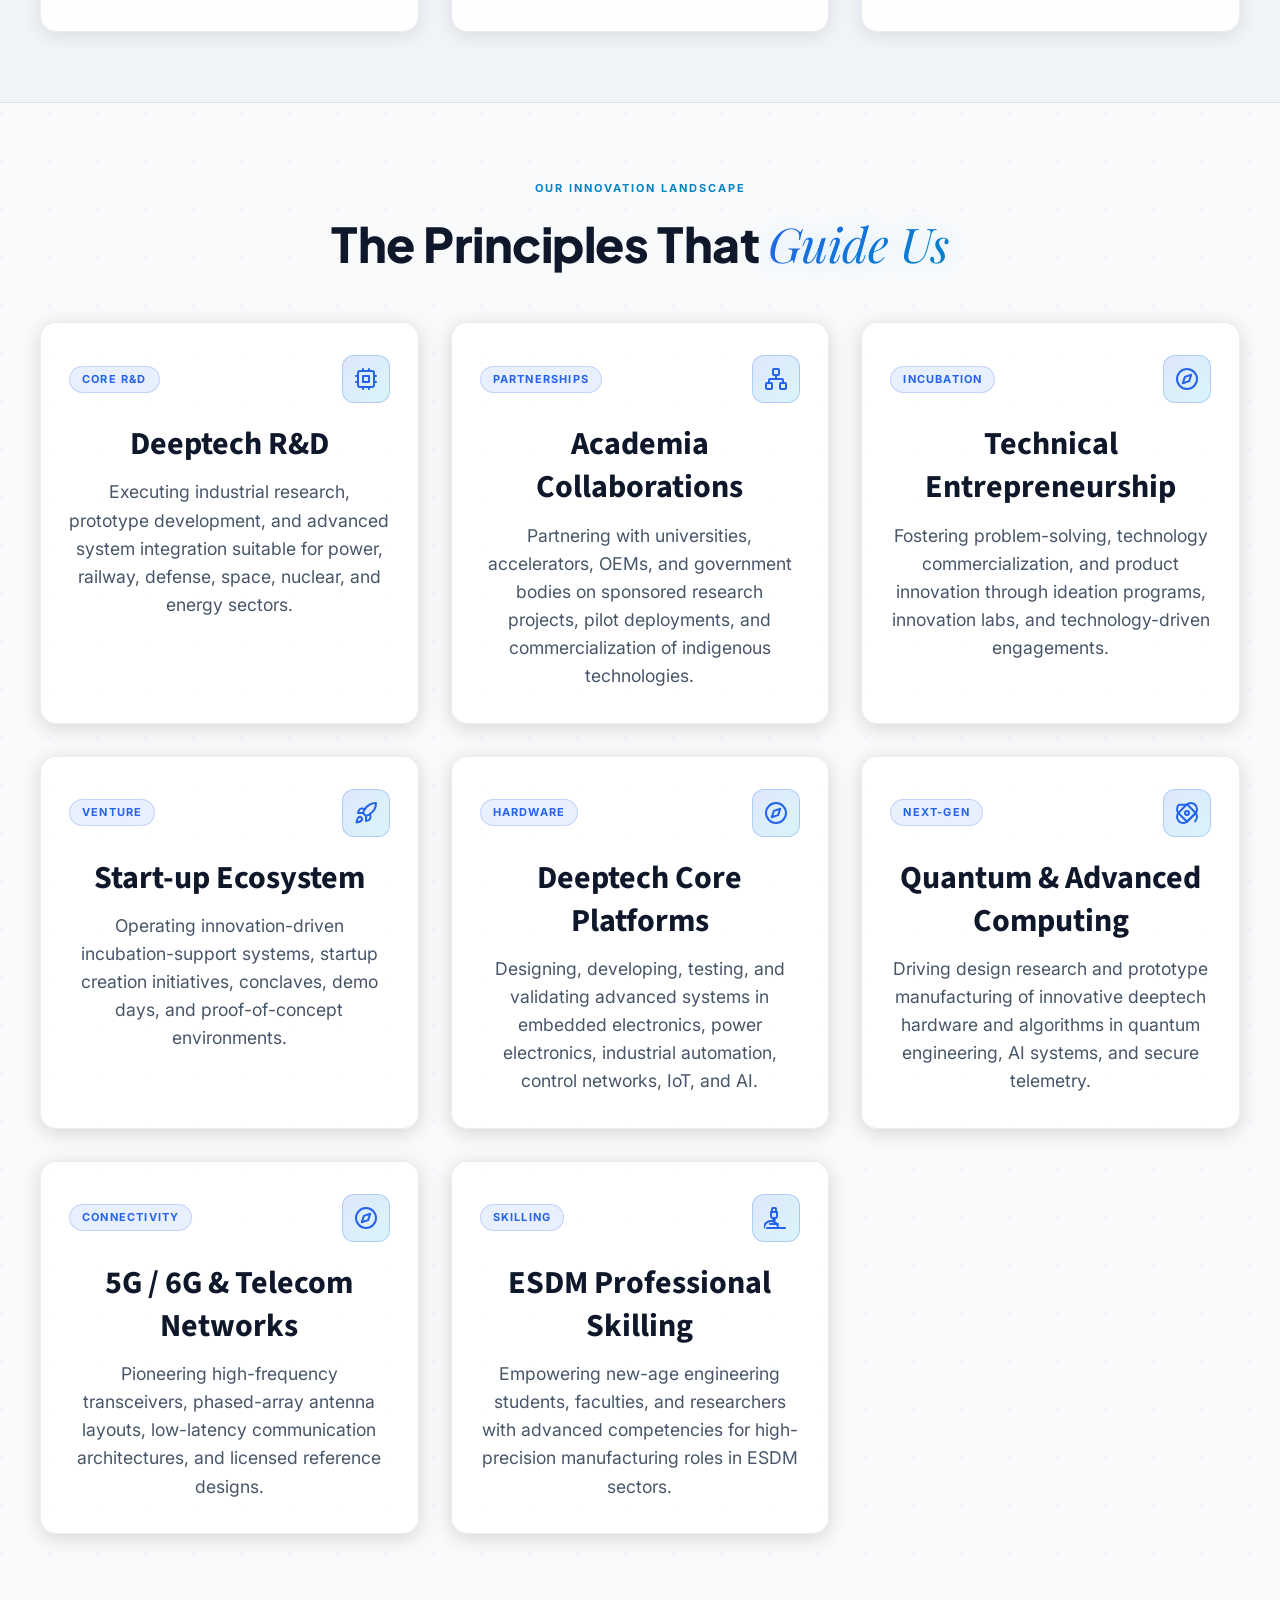
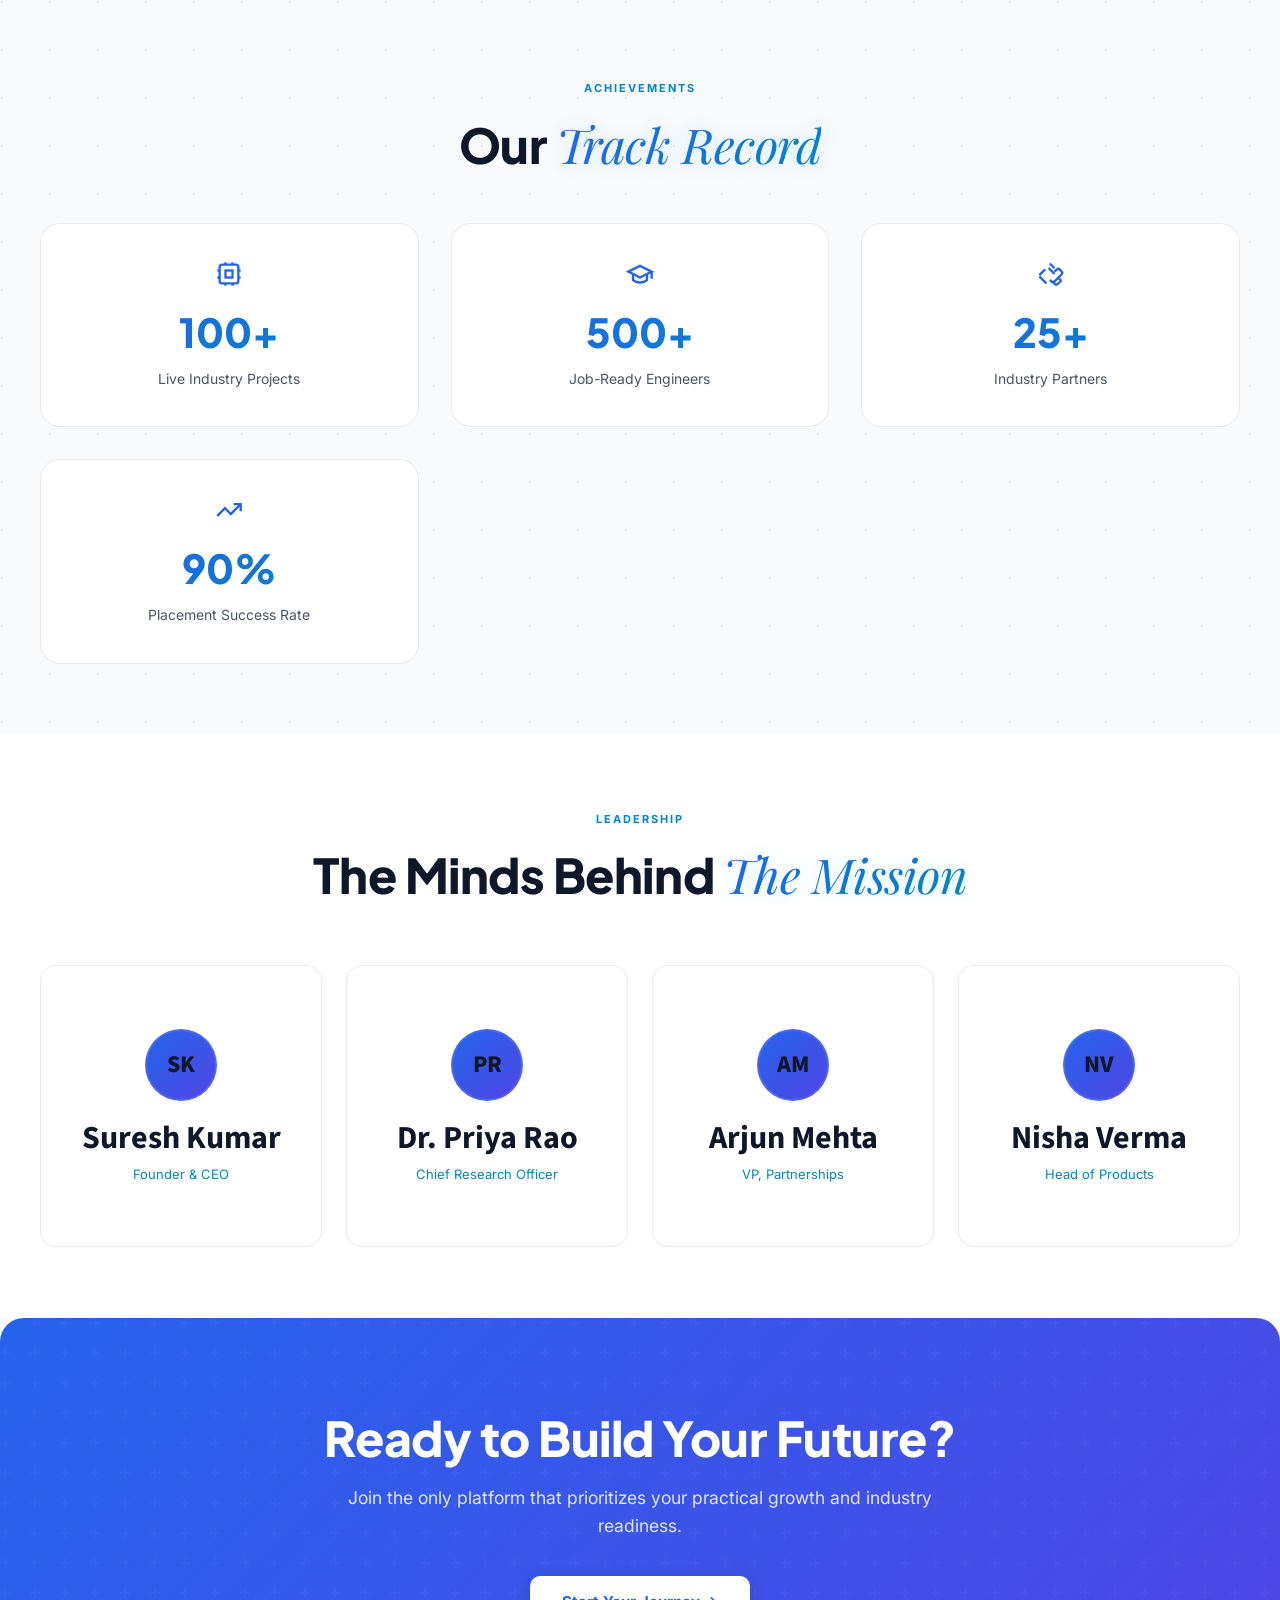
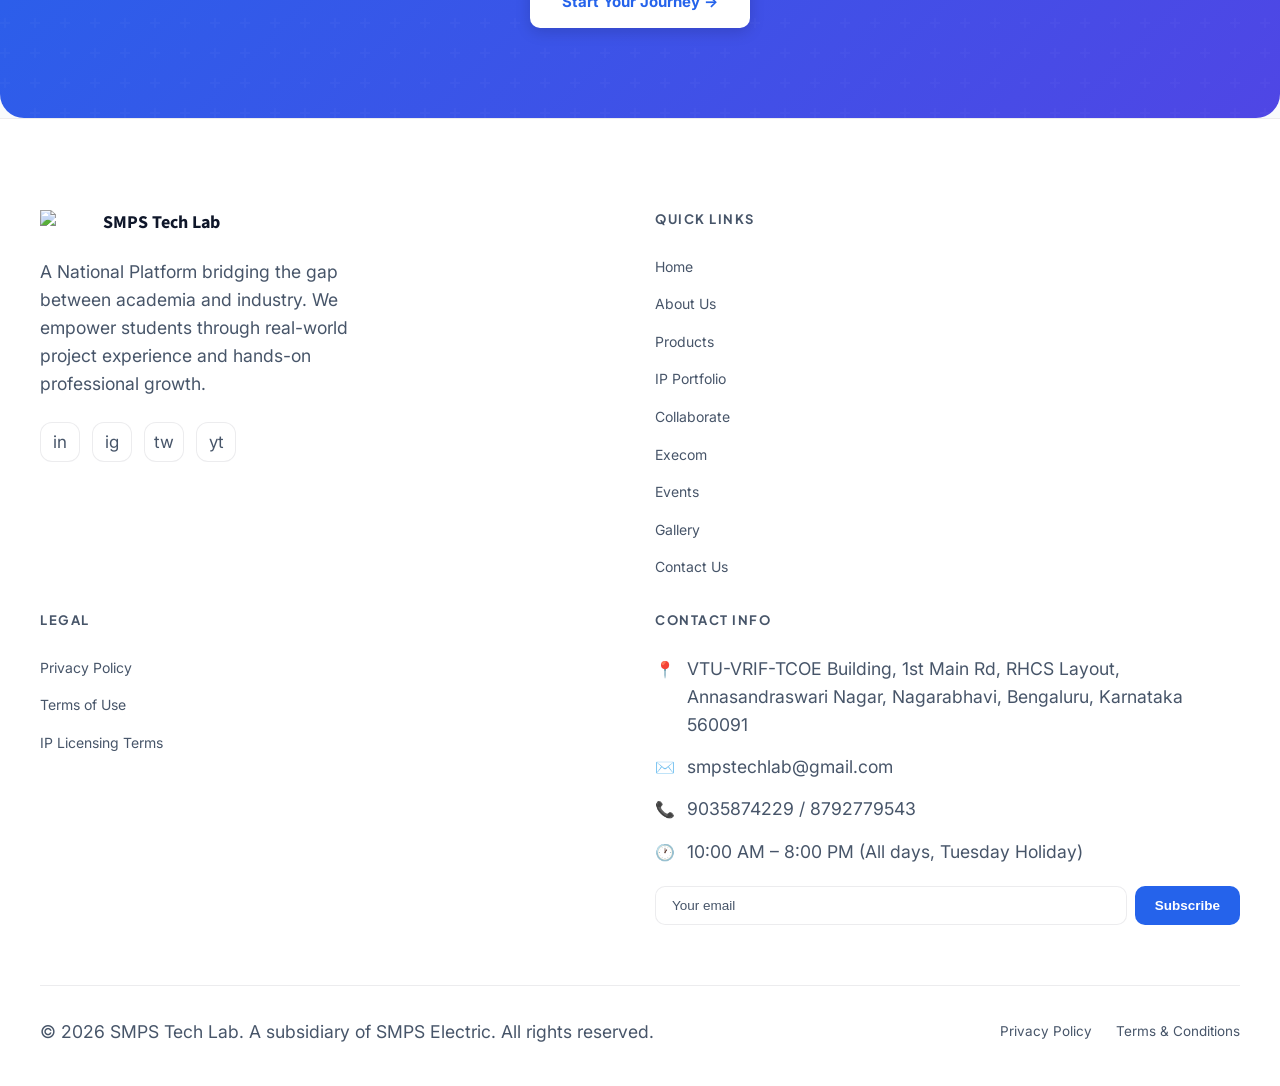
==== commit 0ea7f42d: "feat: complete CMS admin management, dynamic team & advisors, success stories, gallery order, and do" ====
--- a/about.html
+++ b/about.html
@@ -13,7 +13,7 @@
     <title>About — SMPS Tech Lab</title>
     <link rel="preconnect" href="https://fonts.googleapis.com">
     <link rel="preconnect" href="https://fonts.gstatic.com" crossorigin>
-    <link href="https://fonts.googleapis.com/css2?family=Inter:wght@300;400;500;600;700&family=Playfair+Display:ital,wght@0,400;0,700;1,400&family=Plus+Jakarta+Sans:wght@400;500;600;700;800&display=swap" rel="stylesheet">
+    <link href="https://fonts.googleapis.com/css2?family=Inter:wght@300;400;500;600;700&family=Playfair+Display:ital,wght@0,400;0,700;1,400&family=Plus+Jakarta+Sans:wght@400;500;600;700;800&family=Source+Sans+3:wght@400;600;700;800&display=swap" rel="stylesheet">
     <style>
 
         :root {
@@ -508,12 +508,77 @@
             margin-top: 6px;
         }
 
-        /* VALUES */
+        /* INNOVATION LANDSCAPE & VALUES */
         .values-grid {
             display: grid;
             grid-template-columns: repeat(3, 1fr);
             gap: 24px;
             margin-top: 60px;
+        }
+
+        .innov-card {
+            background: var(--card);
+            border: 1px solid var(--border);
+            border-radius: 16px;
+            padding: 32px 28px;
+            transition: all .35s cubic-bezier(.4, 0, .2, 1);
+            position: relative;
+            overflow: hidden;
+            display: flex;
+            flex-direction: column;
+            box-shadow: 0 4px 20px rgba(0, 0, 0, 0.15);
+        }
+
+        .innov-card:hover {
+            border-color: rgba(37, 99, 235, .4);
+            transform: translateY(-6px);
+            box-shadow: 0 20px 40px rgba(0, 0, 0, .3), 0 0 20px rgba(37, 99, 235, 0.15);
+        }
+
+        .innov-card-top {
+            display: flex;
+            align-items: center;
+            justify-content: space-between;
+            margin-bottom: 20px;
+        }
+
+        .innov-badge {
+            font-size: 11px;
+            font-weight: 700;
+            letter-spacing: 1.2px;
+            text-transform: uppercase;
+            color: var(--accent);
+            background: rgba(37, 99, 235, 0.1);
+            border: 1px solid rgba(37, 99, 235, 0.2);
+            padding: 4px 12px;
+            border-radius: 100px;
+        }
+
+        .innov-icon {
+            width: 48px;
+            height: 48px;
+            border-radius: 12px;
+            background: linear-gradient(135deg, rgba(37, 99, 235, 0.15), rgba(6, 182, 212, 0.15));
+            border: 1px solid rgba(37, 99, 235, 0.25);
+            color: var(--accent);
+            display: flex;
+            align-items: center;
+            justify-content: center;
+        }
+
+        .innov-card h3 {
+            font-family: 'Source Sans 3', sans-serif;
+            font-size: 20px;
+            font-weight: 700;
+            margin-bottom: 12px;
+            color: var(--text);
+        }
+
+        .innov-card p {
+            font-size: 14px;
+            color: var(--muted);
+            line-height: 1.7;
+            flex: 1;
         }
 
         /* TEAM */
@@ -1236,20 +1301,20 @@
                     <h4>Contact Info</h4>
                     <div class="footer-contact">
                         <div class="contact-item">
-                            <span class="ci"></span>
+                            <span class="ci">📍</span>
                             <p>VTU-VRIF-TCOE Building, 1st Main Rd, RHCS Layout, Annasandraswari Nagar, Nagarabhavi,
                                 Bengaluru, Karnataka 560091</p>
                         </div>
                         <div class="contact-item">
-                            <span class="ci"></span>
+                            <span class="ci">✉️</span>
                             <p>smpstechlab@gmail.com</p>
                         </div>
                         <div class="contact-item">
-                            <span class="ci"></span>
+                            <span class="ci">📞</span>
                             <p>9035874229 / 8792779543</p>
                         </div>
                         <div class="contact-item">
-                            <span class="ci"></span>
+                            <span class="ci">🕐</span>
                             <p>10:00 AM – 8:00 PM (All days, Tuesday Holiday)</p>
                         </div>
                     </div>
@@ -1272,30 +1337,7 @@
     
 
     <script>
-        // Theme Toggle Logic
-        const themeToggle = document.getElementById('themeToggle');
-        const themeIcon = document.getElementById('themeIcon');
-        const htmlElement = document.documentElement;
         
-        function updateIcon(theme) {
-            if (theme === 'light') {
-                if (typeof themeIcon !== 'undefined' && themeIcon) themeIcon.innerHTML = '<path d="M21 12.79A9 9 0 1 1 11.21 3 7 7 0 0 0 21 12.79z"></path>'; // Moon
-            } else {
-                if (typeof themeIcon !== 'undefined' && themeIcon) themeIcon.innerHTML = '<circle cx="12" cy="12" r="5"/><line x1="12" y1="1" x2="12" y2="3"/><line x1="12" y1="21" x2="12" y2="23"/><line x1="4.22" y1="4.22" x2="5.64" y2="5.64"/><line x1="18.36" y1="18.36" x2="19.78" y2="19.78"/><line x1="1" y1="12" x2="3" y2="12"/><line x1="21" y1="12" x2="23" y2="12"/><line x1="4.22" y1="19.78" x2="5.64" y2="18.36"/><line x1="18.36" y1="5.64" x2="19.78" y2="4.22"/>'; // Sun
-            }
-        }
-
-        const savedTheme = localStorage.getItem('theme') || 'light';
-        htmlElement.setAttribute('data-theme', savedTheme);
-        if (typeof themeIcon !== 'undefined' && themeIcon) updateIcon(savedTheme);
-
-        if (typeof themeToggle !== 'undefined' && themeToggle) themeToggle.addEventListener('click', () => {
-            const currentTheme = htmlElement.getAttribute('data-theme');
-            const newTheme = currentTheme === 'light' ? 'dark' : 'light';
-            htmlElement.setAttribute('data-theme', newTheme);
-            localStorage.setItem('theme', newTheme);
-            updateIcon(newTheme);
-        });
 
         window.addEventListener('scroll', () => document.getElementById('navbar').classList.toggle('scrolled', window.scrollY > 50));
         window.obs = new IntersectionObserver(e => e.forEach(el => { if (el.isIntersecting) el.target.classList.add('visible'); }), { threshold: .15 });
@@ -1437,24 +1479,37 @@
             const container = document.getElementById('valGrid');
             if (!container || !Array.isArray(vals)) return;
 
-            container.innerHTML = vals.map(val => `
-                <div class="card reveal">
-                    <div class="card-icon" style="background: rgba(59, 130, 246, 0.1); color: var(--accent); width: 48px; height: 48px; border-radius: 12px; display: flex; align-items: center; justify-content: center; margin-bottom: 20px;">
-                        ${getDomainIconSvg(val.icon || val.title)}
-                    </div>
-                    <h3>${val.title || ''}</h3>
-                    <p>${val.desc || ''}</p>
-                </div>
-            `).join('');
+            container.innerHTML = vals.map(val => {
+                const category = val.category || 'DeepTech Domain';
+                return `
+                    <div class="innov-card reveal">
+                        <div class="innov-card-top">
+                            <span class="innov-badge">${category}</span>
+                            <div class="innov-icon">
+                                ${getDomainIconSvg(val.icon || val.title)}
+                            </div>
+                        </div>
+                        <h3>${val.title || ''}</h3>
+                        <p>${val.desc || ''}</p>
+                    </div>
+                `;
+            }).join('');
         }
 
         function renderAchievements(achs) {
             const container = document.getElementById('achGrid');
             if (!container || !Array.isArray(achs)) return;
 
-            container.innerHTML = achs.map(ach => `
+            const achIcons = [
+                `<svg viewBox="0 0 24 24" width="28" height="28" fill="none" stroke="currentColor" stroke-width="2"><rect x="4" y="4" width="16" height="16" rx="2"/><rect x="9" y="9" width="6" height="6"/><path d="M15 2v2"/><path d="M15 20v2"/><path d="M2 15h2"/><path d="M2 9h2"/><path d="M20 15h2"/><path d="M20 9h2"/><path d="M9 2v2"/><path d="M9 20v2"/></svg>`,
+                `<svg viewBox="0 0 24 24" width="28" height="28" fill="none" stroke="currentColor" stroke-width="2"><path d="M22 10v6M2 10l10-5 10 5-10 5z"/><path d="M6 12v5c3 3 9 3 12 0v-5"/></svg>`,
+                `<svg viewBox="0 0 24 24" width="28" height="28" fill="none" stroke="currentColor" stroke-width="2"><path d="m11 17 2 2a1 1 0 0 0 1.4 0l6.6-6.6a2 2 0 0 0 0-2.8l-1.4-1.4a2 2 0 0 0-2.8 0L15 10"/><path d="m18 15 2 2a1 1 0 0 1 0 1.4l-2 2a2 2 0 0 1-2.8 0L13 18"/><path d="m2 14 6 6"/><path d="M7 8 2 13"/><path d="m11 3 4 4"/><path d="m10 7 5 5"/></svg>`,
+                `<svg viewBox="0 0 24 24" width="28" height="28" fill="none" stroke="currentColor" stroke-width="2"><polyline points="22 7 13.5 15.5 8.5 10.5 2 17"/><polyline points="16 7 22 7 22 13"/></svg>`
+            ];
+
+            container.innerHTML = achs.map((ach, idx) => `
                 <div class="ach-card reveal">
-                    <div class="ach-icon"></div>
+                    <div class="ach-icon" style="color:var(--accent);margin-bottom:12px;display:flex;align-items:center;justify-content:center;">${achIcons[idx % achIcons.length]}</div>
                     <div class="ach-num">${ach.num || '0'}</div>
                     <div class="ach-label">${ach.label || ''}</div>
                 </div>
@@ -1491,9 +1546,21 @@
                 }
             }
 
-            // Fallback to default
+            // Fallback to SiteContent or default
             if (!aboutData) {
-                aboutData = defaultAboutData;
+                if (window.SiteContent && window.SiteContent.about) {
+                    aboutData = {
+                        ...defaultAboutData,
+                        heroTitle: window.SiteContent.about.heroTitle,
+                        heroSub: window.SiteContent.about.heroSub,
+                        vision: window.SiteContent.about.vision,
+                        mission: window.SiteContent.about.mission,
+                        values: window.SiteContent.about.innovationLandscape || defaultAboutData.values,
+                        achievements: window.SiteContent.about.achievements || defaultAboutData.achievements
+                    };
+                } else {
+                    aboutData = defaultAboutData;
+                }
             }
             if (!aboutData || typeof aboutData !== 'object') return;
             
@@ -1612,9 +1679,10 @@
             </svg>
         </div>
     </a>
-    <script src="https://unpkg.com/lucide@latest/dist/umd/lucide.min.js"></script>
-    <script src="assets/js/firebase-init.js?v=1.0.1"></script>
-    <script src="assets/js/main.js?v=1.0.1"></script>
+    <script src="https://unpkg.com/lucide@0.263.1/dist/umd/lucide.min.js"></script>
+    <script src="assets/js/siteContent.js?v=1.0.2"></script>
+    <script src="assets/js/firebase-init.js?v=1.0.2"></script>
+    <script src="assets/js/main.js?v=1.0.2"></script>
 
     <div class="toast" id="toast"> Subscribed successfully!</div>
 </body>
